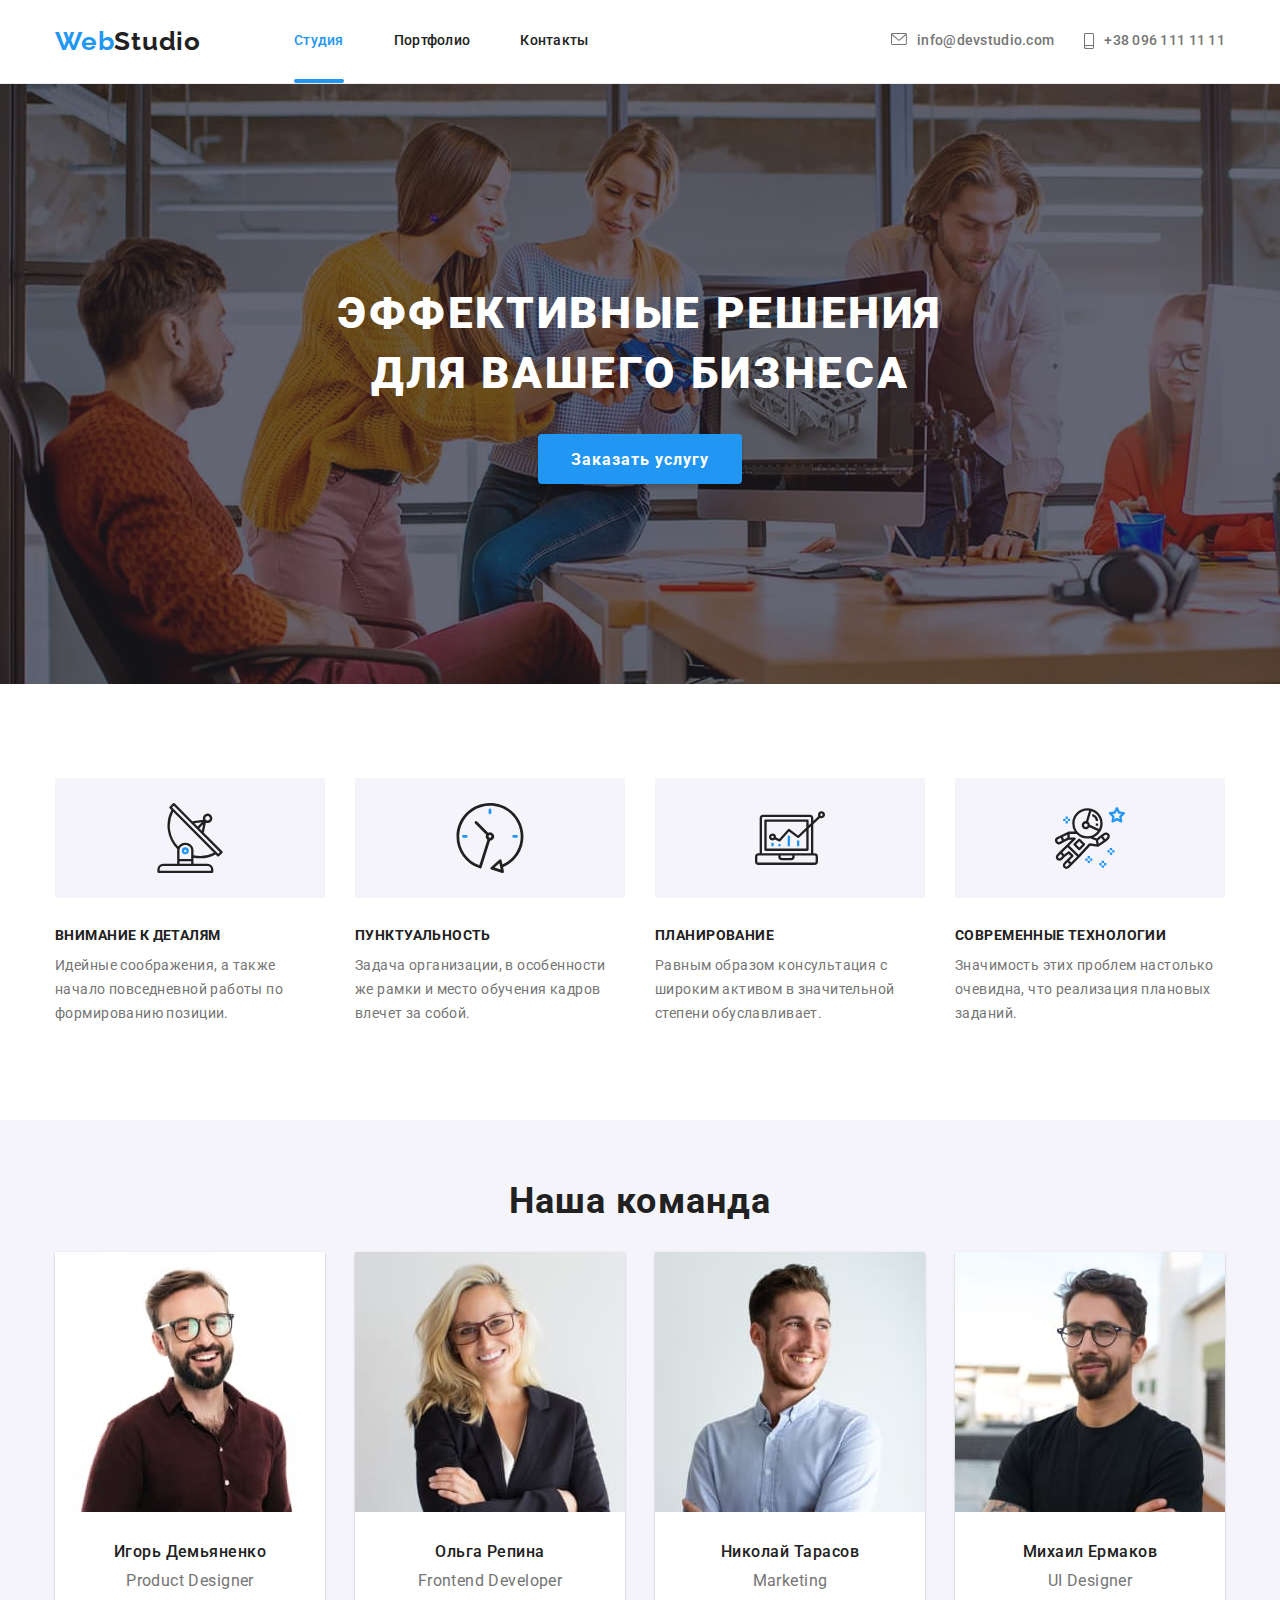
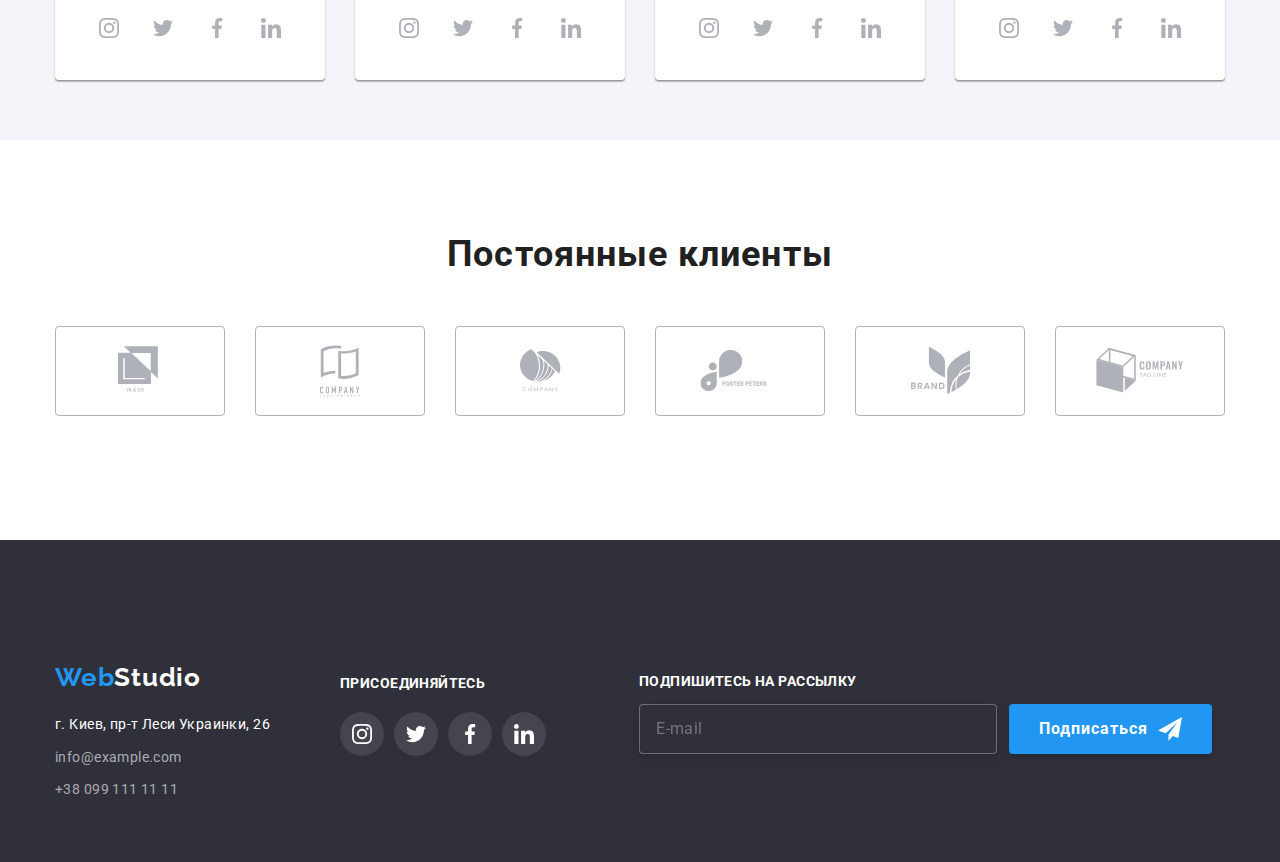
==== index.html @ 7ad87c72 "hw8" ====
<!DOCTYPE html>
<html lang="ru">
    <head>
        <meta charset="UTF-8">
        <meta name="viewport" content="width=device-width, initial-scale=1.0" />
        <title>Document</title>
        <link rel="preconnect" href="https://fonts.gstatic.com">
        <link
            href="https://fonts.googleapis.com/css2?family=Raleway:wght@700&family=Roboto:wght@400;500;700;900&display=swap"
            rel="stylesheet">
        <link rel="stylesheet"
            href="https://cdnjs.cloudflare.com/ajax/libs/modern-normalize/1.0.0/modern-normalize.min.css">
        <link rel="stylesheet" href="./css/main.min.css">

    </head>
    
    <body class="page">
        <!--Шапка   сайта-->
        <header class="page-header">
            <div class="container main">
                <nav class="com"> 
                    <a href="./" class="logo">Web<span class="header-logo">Studio</span></a>
                    <ul class="siteNav">
                        <li class="siteNav__item"><a href="./index.html" class="siteNav__link siteNav__link--active">Студия</a> </li>
                        <li class="siteNav__item"><a href="./portfolio.html" class="siteNav__link">Портфолио</a> </li>
                        <li class="siteNav__item"><a href="" class="siteNav__link">Контакты</a> </li>
                    </ul>
                </nav>
                <address class="address">
                    <ul class="authNav">
                        <li class="authNav__item">
                            <a href="mailto:info@devstudio.com" class="authNav__dispatch">
                                <svg class="authNav__icon" width="16" height="12">
                                    <use href=".//image/sprite.svg#icon-envelope"></use>
                                </svg>
                                info@devstudio.com
                            </a>
                        </li>
                        <li class="authNav__item">
                            <a href="tel:+380961111111" class="authNav__dispatch">
                                <svg class="authNav__icon" width="10" height="16">
                                    <use href=".//image/sprite.svg#icon-smartphone"></use>
                                </svg>
                                +38 096 111 11 11
                            </a>
                        </li>
                    </ul>
                </address>
            </div>
        </header>
        <main>
            <!-- Герой -->
            <section class="hero">
                <h1 class="hero-title">Эффективные решения <br> для вашего бизнеса</h1>
                <button class="button button--hero" data-modal-open> Заказать услугу </button>
                <div class="backdrop hidden" data-modal>
                    <div class="modal">
                        <button class="modal__button" data-modal-close>
                            <svg  width="18" height="18">
                                <use href=".//image/sprite.svg#Vectors"></use>
                            </svg>
                        </button>
                        <form class="modal__form" autocomplete="off">
                            <h2 class="modal__details">Оставьте свои данные, мы вам перезвоним</h2>
                            <label class="modal__labels">
                                <span class="modal__span">Имя</span>
                                <input class="modal__input" type="text" name="name" placeholder=" " />
                                <svg class="modal__icon" width="18" height="18">
                                    <use href=".//image/sprite.svg#person-black-18dp-1"></use>
                                </svg>
                            </label>                
                            <label class="modal__labels">
                                <span class="modal__span">Телефон</span>
                                <input class="modal__input" type="tel" name="tel" placeholder=" " />
                                <svg class="modal__icon" width="18" height="18">
                                    <use href=".//image/sprite.svg#phone-black-18dp-1"></use>
                                </svg>
                            </label>                          
                            <label class="modal__labels">
                                <span class="modal__span">Почта</span>
                                <input class="modal__input" type="email" name="email" placeholder=" " />
                                <svg class="modal__icon" width="18" height="18">
                                    <use href=".//image/sprite.svg#email-black-18dp-1"></use>
                                </svg>
                            </label>                                                     
                            <label  class="modal__labels">
                                <span class="modal__span">Комментарий</span>
                                <textarea class="modal__comment" name="comment"  cols="30" rows="10"  placeholder="Введите текст"></textarea>
                            </label>                            
                            <div class="checkbox">
                                <label class="checkbox__label">
                                    <input class="checkbox__input" type="checkbox" name="checkbox"> 
                                    <span class="checkbox__svg"></span>                                   
                                    <span class="checkbox__consent">Соглашаюсь с рассылкой и принимаю
                                        <a class="checkbox__contract" href="">Условия договора</a>
                                    </span>
                                </label>   
                            </div>                   
                            
                        </form>
                        <button class="button button--form">Отправить</button>
                    </div>
                </div>
            </section>
            <section class="section">
                <!-- <h2></h2> -->
                <div class="container">
                    <ul class="features">
                        <li class="features__kind">
                            <div class="features__icon">
                                <svg  width="70" height="70">
                                    <use href="./image/sprite.svg#icon-antenna-1"></use>
                                </svg>
                            </div>
                            <h3 class="features__title">Внимание к деталям</h3>
                            <p class="features__text">Идейные соображения, а также начало повседневной работы по формированию
                                позиции.
                            </p>
                        </li>
                        <li class="features__kind ">
                            <div class="features__icon">
                                <svg width="70" height="70">
                                    <use href="./image/sprite.svg#icon-clock-1"></use>
                                </svg>
                            </div>
                            <h3 class="features__title">Пунктуальность</h3>
                            <p class="features__text">Задача организации, в особенности же рамки и место обучения кадров
                                влечет за
                                собой.</p>
                        </li>
                        <li class="features__kind">
                            <div class="features__icon">
                                <svg width="70" height="70">
                                    <use href="./image/sprite.svg#icon-diagram-1"></use>
                                </svg>
                            </div>
                            <h3 class="features__title">Планирование</h3>
                            <p class="features__text">Равным образом консультация с широким активом в значительной степени
                                обуславливает.</p>
                        </li>
                        <li class="features__kind">
                            <div class="features__icon">
                                <svg width="70" height="70">
                                    <use href="./image/sprite.svg#icon-astronaut-1"></use>
                                </svg>
                            </div>
                            <h3 class="features__title">Современные технологии</h3>
                            <p class="features__text">Значимость этих проблем настолько очевидна, что реализация плановых
                                заданий.</p>
                        </li>
                    </ul>
                </div>
            </section>
            <section class="work">
                <div class="container">
                    <h2 class="work-title">Чем мы занимаемся</h2>
                    <ul class="kinds">
                        <li class="kinds__foto">
                            <img  src="./image/box_1.jpg" alt="img" width="370" height="294">
                            <p class="kinds__text">Десктопные приложения</p>
                        </li>
                        <li class="kinds__foto">
                            <img src="./image/box_2.jpg" alt="img" width="370" height="294">
                            <p class="kinds__text">Мобильные приложения</p>
                        </li>
                        <li class="kinds__foto">
                            <img  src="./image/box_3.jpg" alt="img" width="370" height="294">
                            <p class="kinds__text">Дизайнерские решения</p>
                        </li>
                    </ul>
                </div>
            </section>
            <section class="team">
                <div class="container">
                    <h2 class="team__name">Наша команда</h2>
                    <ul class="team__link">
                        <li class="team__card">
                            <img class="team__foto" src="./image/team_card_1.jpg" alt="img" width="270" height="260">
                            <div class="team__padding">
                                <h3 class="team__title">Игорь Демьяненко</h3>
                                <p class="team__text">Product Designer</p>
                                <ul class="network">
                                    <li class="network__margin">
                                        <a href="" class="network__icon">
                                            <svg class="network__svg" width="20" height="20">
                                                <use href=".//image/sprite.svg#icon-instagram-2"></use>
                                            </svg>
                                        </a>
                                    </li>
                                    <li class="network__margin">
                                        <a href="" class="network__icon">
                                            <svg class="network__svg" width="20" height="20">
                                                <use href="./image/sprite.svg#icon-twitter"></use>
                                            </svg>
                                        </a>
                                    </li>
                                    <li class="network__margin">
                                        <a href="" class="network__icon">
                                            <svg class="network__svg" width="20" height="20">
                                                <use href="./image/sprite.svg#icon-facebook-1"></use>
                                            </svg>
                                        </a>
                                    </li>
                                    <li class="network__margin">
                                        <a href="" class="network__icon">
                                            <svg class="network__svg" width="20" height="20">
                                                <use href="./image/sprite.svg#icon-linkedin-1"></use>
                                            </svg>
                                        </a>
                                    </li>
                                </ul>
                            </div>
                        </li>
                        <li class="team__card">
                            <img class="team__foto" src="./image/team_card_2.jpg" alt="img" width="270" height="260">
                            <div class="team__padding">
                                <h3 class="team__title">Ольга Репина</h3>
                                <p class="team__text">Frontend Developer</p>
                                <ul class="network">
                                    <li class="network__margin">
                                        <a href="" class="network__icon">
                                            <svg class="network__svg" width="20" height="20">
                                                <use href=".//image/sprite.svg#icon-instagram-2"></use>
                                            </svg>
                                        </a>
                                    </li>
                                    <li class="network__margin">
                                        <a href="" class="network__icon">
                                            <svg class="network__svg" width="20" height="20">
                                                <use href="./image/sprite.svg#icon-twitter"></use>
                                            </svg>
                                        </a>
                                    </li>
                                    <li class="network__margin">
                                        <a href="" class="network__icon">
                                            <svg class="network__svg" width="20" height="20">
                                                <use href="./image/sprite.svg#icon-facebook-1"></use>
                                            </svg>
                                        </a>
                                    </li>
                                    <li class="network__margin">
                                        <a href="" class="network__icon">
                                            <svg class="network__svg" width="20" height="20">
                                                <use href="./image/sprite.svg#icon-linkedin-1"></use>
                                            </svg>
                                        </a>
                                    </li>
                                </ul>
                            </div>
                        </li>
                        <li class="team__card">
                            <img class="team__foto" src="./image/team_card_3.jpg" alt="img" width="270" height="260">
                            <div class="team__padding">
                                <h3 class="team__title">Николай Тарасов</h3>
                                <p class="team__text">Marketing</p>
                                <ul class="network">
                                    <li class="network__margin">
                                        <a href="" class="network__icon">
                                            <svg class="network__svg" width="20" height="20">
                                                <use href=".//image/sprite.svg#icon-instagram-2"></use>
                                            </svg>
                                        </a>
                                    </li>
                                    <li class="network__margin">
                                        <a href="" class="network__icon">
                                            <svg class="network__svg" width="20" height="20">
                                                <use href="./image/sprite.svg#icon-twitter"></use>
                                            </svg>
                                        </a>
                                    </li>
                                    <li class="network__margin">
                                        <a href="" class="network__icon">
                                            <svg class="network__svg" width="20" height="20">
                                                <use href="./image/sprite.svg#icon-facebook-1"></use>
                                            </svg>
                                        </a>
                                    </li>
                                    <li class="network__margin">
                                        <a href="" class="network__icon">
                                            <svg class="network__svg" width="20" height="20">
                                                <use href="./image/sprite.svg#icon-linkedin-1"></use>
                                            </svg>
                                        </a>
                                    </li>
                                </ul>
                            </div>
                        </li>
                        <li class="team__card">
                            <img class="team__foto" src="./image/team_card_4.jpg" alt="img" width="270" height="260">
                            <div class="team__padding">
                                <h3 class="team__title">Михаил Ермаков</h3>
                                <p class="team__text">UI Designer</p>
                                <ul class="network">
                                    <li class="network__margin">
                                        <a href="" class="network__icon">
                                            <svg class="network__svg" width="20" height="20">
                                                <use href=".//image/sprite.svg#icon-instagram-2"></use>
                                            </svg>
                                        </a>
                                    </li>
                                    <li class="network__margin">
                                        <a href="" class="network__icon">
                                            <svg class="network__svg" width="20" height="20">
                                                <use href="./image/sprite.svg#icon-twitter"></use>
                                            </svg>
                                        </a>
                                    </li>
                                    <li class="network__margin">
                                        <a href="" class="network__icon">
                                            <svg class="network__svg" width="20" height="20">
                                                <use href="./image/sprite.svg#icon-facebook-1"></use>
                                            </svg>
                                        </a>
                                    </li>
                                    <li class="network__margin">
                                        <a href="" class="network__icon">
                                            <svg class="network__svg" width="20" height="20">
                                                <use href="./image/sprite.svg#icon-linkedin-1"></use>
                                            </svg>
                                        </a>
                                    </li>
                                </ul>
                            </div>
                        </li>
                    </ul>
                </div>
            </section>
            <section class="work-kliyenty">
                <div class="container">
                    <h2 class="kliyenty__title">Постоянные клиенты</h2>
                    <ul class="kliyenty__scroll">
                        <li class="kliyenty__list">
                            <a href="" class="kliyenty__picture">
                                <svg class="kliyenty__svg" width="44" height="49">
                                    <use href="./image/sprite.svg#icon-Client-1"></use>
                                </svg>
                            </a>
                        </li>
                        <li class="kliyenty__list">
                            <a href="" class="kliyenty__picture">
                                <svg class="kliyenty__svg" width="40" height="52">
                                    <use href="./image/sprite.svg#icon-Client-2"></use>
                                </svg>
                            </a>
                        </li>
                        <li class="kliyenty__list">
                            <a href="" class="kliyenty__picture">
                                <svg class="kliyenty__svg" width="41" height="43">
                                    <use href="./image/sprite.svg#icon-Client-3"></use>
                                </svg>
                            </a>
                        </li>
                        <li class="kliyenty__list">
                            <a href="" class="kliyenty__picture">
                                <svg class="kliyenty__svg" width="80" height="42">
                                    <use href="./image/sprite.svg#icon-Client-4"></use>
                                </svg>
                            </a>
                        </li>
                        <li class="kliyenty__list">
                            <a href="" class="kliyenty__picture">
                                <svg class="kliyenty__svg" width="59" height="47">
                                    <use href="./image/sprite.svg#icon-Client-5"></use>
                                </svg>
                            </a>
                        </li>
                        <li class="kliyenty__list">
                            <a href="" class="kliyenty__picture">
                                <svg class="kliyenty__svg" width="88" height="45">
                                    <use href="./image/sprite.svg#icon-Client-6"></use>
                                </svg>
                            </a>
                        </li>
                    </ul>
                </div>
            </section>
        </main>
        <footer class="navi">
            <!-- <h2>WebStudio</h2> -->
            <div class="container foot">
                <div class="footer-logo">
                    <div>
                        <a href="./" class="logo pad">Web<span class="logo-footer">Studio</span></a>
                        <address>
                            <ul class="cell">
                                <li class="cell__direction"><a href="#" class="cell__address">г. Киев, пр-т Леси Украинки, 26</a></li>
                                <li class="cell__dispatch"><a href="mailto:info@example.com" class="cell__group">info@example.com</a>
                                </li>
                                <li class="cell__dispatch"><a href="tel:+380991111111" class="cell__group">+38 099 111 11 11</a></li>
                            </ul>
                        </address>
                    </div>
                    <div class="social">
                        <p class="social-text">присоединяйтесь</p>
                        <ul class="network footer">
                            <li class="network__margin">
                                <a href="" class="network__icon back">
                                    <svg class="network__svg" width="20" height="20">
                                        <use href=".//image/sprite.svg#icon-instagram-2"></use>
                                    </svg>
                                </a>
                            </li>
                            <li class="network__margin">
                                <a href="" class="network__icon back">
                                    <svg class="network__svg" width="20" height="20">
                                        <use href="./image/sprite.svg#icon-twitter"></use>
                                    </svg>
                                </a>
                            </li>
                            <li class="network__margin">
                                <a href="" class="network__icon back">
                                    <svg class="network__svg" width="20" height="20">
                                        <use href="./image/sprite.svg#icon-facebook-1"></use>
                                    </svg>
                                </a>
                            </li>
                            <li class="network__margin">
                                <a href="" class="network__icon back">
                                    <svg class="network__svg" width="20" height="20">
                                        <use href="./image/sprite.svg#icon-linkedin-1"></use>
                                    </svg>
                                </a>
                            </li>
                        </ul>
                    </div>
                </div>
                <div class="subscription">
                    <p class="subscription__text">Подпишитесь на рассылку</p>
                    <div>
                        <form class="subscription__form" autocomplete="off">
                            <input class="subscription__mail" type="email" name="email" placeholder="E-mail" />
                            <button class="button button--subscription">Подписаться
                                <svg class="subscription__svg" width="24" height="24">
                                    <use href="./image/sprite.svg#icon-send"></use>
                                </svg>
                            </button>
                        </form>
                    </div>
                </div>
            </div>
        </footer>
    
       <!-- JS       -->
        <script src="./js/modal.js"></script>
    </body>
</html>
---- css/main.min.css ----
ul{padding:0;margin:0;list-style:none}a{text-decoration:none}img{display:block}section{padding-top:60px;font-weight:400;font-size:14px;line-height:1.71;letter-spacing:0.03em}@media screen and (min-width: 768px){section{padding:60px 0}}@media screen and (min-width: 1200px){section{padding:94px 0}}button{cursor:pointer}.page{color:#757575;background-color:#fff;font-family:Roboto,sans-serif}.container{margin-left:auto;margin-right:auto;padding-left:15px;padding-right:15px}@media screen and (min-width: 480px){.container{width:480px}}@media screen and (min-width: 768px){.container{width:768px}}@media screen and (min-width: 1200px){.container{width:1200px}}.logo{display:block;padding:16px 0;color:#2196f3;font-family:Raleway,sans-serif;font-weight:700;font-size:26px;line-height:1.19;letter-spacing:0.03em}@media screen and (min-width: 767px){.logo{padding:26px 0}}@media screen and (min-width: 768px){.main{display:-webkit-box;display:-ms-flexbox;display:flex;-webkit-box-align:center;-ms-flex-align:center;align-items:center}}@media screen and (min-width: 768px){.com{display:-webkit-box;display:-ms-flexbox;display:flex;-webkit-box-align:center;-ms-flex-align:center;align-items:center}}.page-header{border-bottom:1px solid #ececec}.header-logo{color:#212121}.siteNav{display:none}@media screen and (min-width: 768px){.siteNav{display:-webkit-box;display:-ms-flexbox;display:flex;margin-left:88px;-webkit-box-align:center;-ms-flex-align:center;align-items:center}}@media screen and (min-width: 1200px){.siteNav{margin-left:93px}}.siteNav__item{position:relative}.siteNav__item:not(:last-child){margin-right:50px}.siteNav__link{color:#212121;font-weight:500;font-size:14px;line-height:1.14;letter-spacing:0.02em;-webkit-transition:color 250ms cubic-bezier(0.4, 0, 0.2, 1);transition:color 250ms cubic-bezier(0.4, 0, 0.2, 1)}.siteNav__link:focus,.siteNav__link:hover{color:#2196f3}@media screen and (min-width: 768px){.siteNav__link{display:block}}.siteNav__link--active{color:#2196f3}.siteNav__link--active::after{content:"";display:-webkit-box;display:-ms-flexbox;display:flex;position:absolute;width:100%;height:4px;top:46px;border-radius:2px;background-color:#2196f3}.address{margin-left:auto}.authNav{display:none}@media screen and (min-width: 768px){.authNav{display:block}}@media screen and (min-width: 1200px){.authNav{display:-webkit-inline-box;display:-ms-inline-flexbox;display:inline-flex}}@media screen and (min-width: 1200px){.authNav__item:not(:last-child){margin-right:30px}}.authNav__dispatch{padding:32px 0;font-style:normal;color:#757575;font-weight:500;font-size:14px;line-height:1.14;letter-spacing:0.02em;-webkit-transition:color 250ms cubic-bezier(0.4, 0, 0.2, 1);transition:color 250ms cubic-bezier(0.4, 0, 0.2, 1)}.authNav__dispatch:focus,.authNav__dispatch:hover{color:#2196f3}@media screen and (min-width: 1200px){.authNav__dispatch{display:-webkit-inline-box;display:-ms-inline-flexbox;display:inline-flex}}.authNav__icon{margin-right:10px;fill:currentColor}.backdrop.hidden{visibility:hidden;opacity:0;pointer-events:none}.backdrop{position:fixed;width:100%;height:100%;background-color:rgba(0,0,0,0.2);opacity:1;visibility:visible;left:50%;top:50%;-webkit-transform:translate(-50%, -50%);transform:translate(-50%, -50%);-webkit-transition:opacity 250ms cubic-bezier(0.4, 0, 0.2, 1),visibility 250ms cubic-bezier(0.4, 0, 0.2, 1);transition:opacity 250ms cubic-bezier(0.4, 0, 0.2, 1),visibility 250ms cubic-bezier(0.4, 0, 0.2, 1)}.modal{position:absolute;max-width:528px;height:581px;width:100%;left:50%;top:50%;-webkit-transform:translate(-50%, -50%);transform:translate(-50%, -50%);border-radius:4px;-webkit-transition:250ms cubic-bezier(0.4, 0, 0.2, 1);transition:250ms cubic-bezier(0.4, 0, 0.2, 1);-webkit-box-shadow:0px 1px 3px rgba(0,0,0,0.12),0px 1px 1px rgba(0,0,0,0.14),0px 2px 1px rgba(0,0,0,0.2);box-shadow:0px 1px 3px rgba(0,0,0,0.12),0px 1px 1px rgba(0,0,0,0.14),0px 2px 1px rgba(0,0,0,0.2);background:#fff}.modal__form{display:-webkit-box;display:-ms-flexbox;display:flex;-webkit-box-orient:vertical;-webkit-box-direction:normal;-ms-flex-flow:column;flex-flow:column;margin:0 40px}.modal__details{margin:40px 0 12px;font-weight:700;font-size:20px;line-height:1.15;text-align:center;letter-spacing:0.03em;color:#212121}.modal__button{width:30px;height:30px;margin:8px 8px 0 0;background-color:#fff;border-radius:50%;border:1px solid rgba(0,0,0,0.1);position:absolute;top:8px;right:8px;-webkit-transition:fill 250ms cubic-bezier(0.4, 0, 0.2, 1);transition:fill 250ms cubic-bezier(0.4, 0, 0.2, 1)}.modal__button:hover,.modal__button:focus{fill:#2196f3}.modal__labels{display:block;position:relative;margin-bottom:12px;-webkit-transition:fill 250ms cubic-bezier(0.4, 0, 0.2, 1);transition:fill 250ms cubic-bezier(0.4, 0, 0.2, 1)}.modal__labels:focus-within .modal__icon{fill:#2196f3}.modal__input{width:100%;padding:12px 0 12px 42px;border:1px solid rgba(33,33,33,0.2);-webkit-box-sizing:border-box;box-sizing:border-box;border-radius:4px;-webkit-transition:border 250ms cubic-bezier(0.4, 0, 0.2, 1);transition:border 250ms cubic-bezier(0.4, 0, 0.2, 1);outline:none}.modal__input:focus{border:1px solid #2196f3}.modal__icon{position:absolute;top:50%;left:11px}.modal__span{display:-webkit-box;display:-ms-flexbox;display:flex;font-weight:400;padding-bottom:4px;font-size:12px;line-height:1.17;letter-spacing:0.01em;color:#757575}.checkbox__label{display:-webkit-inline-box;display:-ms-inline-flexbox;display:inline-flex;-webkit-box-align:center;-ms-flex-align:center;align-items:center}.checkbox__input{-webkit-appearance:none;position:absolute;width:1px;height:1px;margin:-1px;border:0;padding:0;clip:rect(0 0 0 0);overflow:hidden}.checkbox__svg::before{content:"";display:inline-block;margin-right:7px;height:15px;width:16px;border:2px solid #212121;border-radius:2px;-webkit-transition:-webkit-transform 250ms linear;transition:-webkit-transform 250ms linear;transition:transform 250ms linear;transition:transform 250ms linear, -webkit-transform 250ms linear}.checkbox__input:checked+.checkbox__svg::before{background-color:#2196f3;background-image:url("../image/icon.svg");border-color:#2196f3;background-origin:border-box;background-size:contain;background-position:center;background-repeat:no-repeat;border:1px solid transparent}.checkbox__contract{font-weight:400;font-size:14px;line-height:1.71;letter-spacing:0.03em;-webkit-text-decoration-line:underline;text-decoration-line:underline;color:#2196f3}.checkbox__consent{font-weight:400;font-size:14px;line-height:1.71;letter-spacing:0.03em;color:#757575}.modal__comment{outline:none;-webkit-transition:border 250ms cubic-bezier(0.4, 0, 0.2, 1);transition:border 250ms cubic-bezier(0.4, 0, 0.2, 1);resize:none;padding:12px 16px;width:448px;height:120px;left:576px;top:518px;border:1px solid rgba(33,33,33,0.2);-webkit-box-sizing:border-box;box-sizing:border-box;border-radius:4px;font-weight:400;font-size:12px;line-height:14px;letter-spacing:0.01em;color:rgba(117,117,117,0.5)}.modal__comment:focus{border:1px solid #2196f3}.button{display:inline-block;border-radius:4px;min-width:200px;height:50px;border:1px solid transparent;color:#fff;background:#2196f3;-webkit-box-shadow:0px 4px 4px rgba(0,0,0,0.15);box-shadow:0px 4px 4px rgba(0,0,0,0.15);font-weight:700;font-size:16px;line-height:1.87;-webkit-box-align:center;-ms-flex-align:center;align-items:center;text-align:center;letter-spacing:0.06em}.button--hero{padding:10px 32px}.button--form{padding:10px 56px;margin:30px 163px 40px 165px}.button--subscription{display:-webkit-inline-box;display:-ms-inline-flexbox;display:inline-flex;padding:10px 29px}@media screen and (min-width: 1200px){.button--subscription{margin-left:12px}}.hero{max-width:1600px;height:600px;margin-left:auto;margin-right:auto;padding:200px 0;text-align:center;background-color:#2f303a;background-image:-webkit-gradient(linear, left top, right top, from(rgba(47,48,58,0.4)), to(rgba(47,48,58,0.4))),url("../image/heroy.jpg");background-image:linear-gradient(to right, rgba(47,48,58,0.4), rgba(47,48,58,0.4)),url("../image/heroy.jpg")}.hero-title{margin:0 0 30px;color:#fff;font-weight:900;font-size:26px;line-height:1.62;letter-spacing:0.06em;text-transform:uppercase}@media screen and (min-width: 1200px){.hero-title{font-size:44px;line-height:1.36}}@media screen and (min-width: 768px){.features{display:-webkit-box;display:-ms-flexbox;display:flex;-ms-flex-wrap:wrap;flex-wrap:wrap;margin:-15px}}@media screen and (min-width: 768px){.kinds{display:-webkit-box;display:-ms-flexbox;display:flex;-ms-flex-wrap:wrap;flex-wrap:wrap}}.features__kind{margin-bottom:30px}@media screen and (min-width: 768px){.features__kind{width:calc((100% - 15px *4) / 2);margin:15px}}@media screen and (min-width: 1200px){.features__kind{margin:15px;width:calc((100% - 15px*8) / 4)}}.features__icon{text-align:center;padding:25px 190px;margin-bottom:30px;height:120px;background-color:#f5f4fa;background-repeat:no-repeat;background-position:center}@media screen and (min-width: 768px){.features__icon{padding:25px 100px}}@media screen and (min-width: 1200px){.features__icon{padding:25px 100px;width:270px}}.features__title{margin-top:0;margin-bottom:10px;color:#212121;background-color:#fff;font-weight:700;font-size:14px;line-height:1.14;letter-spacing:0.03em;text-transform:uppercase;text-align:center}@media screen and (min-width: 768px){.features__title{text-align:start}}.features__text{margin-top:0;margin-bottom:0}.work{display:none}@media screen and (min-width: 768px){.work{padding:0 0 94px}}.work-title{margin-top:0;margin-bottom:50px;color:#212121;font-weight:700;font-size:36px;line-height:1.17;text-align:center;letter-spacing:0.03em}.kinds__foto{position:relative;width:calc((100% - 60px) / 3);margin-right:30px}.kinds__text{position:absolute;margin:0;width:100%;bottom:0;left:0;padding:27px 15px;font-weight:700;font-size:14px;line-height:1.14;text-align:center;letter-spacing:0.03em;text-transform:uppercase;color:#fff;background-color:rgba(47,48,58,0.8)}.team{padding:60px 0;color:#757575;background:#f5f4fa}.team h2,h3{color:#212121;font-weight:700;font-size:28px;line-height:1.17;letter-spacing:0.03em}@media screen and (min-width: 1200px){.team h2,h3{font-size:36px}}.team__name{margin-top:0;margin-bottom:30px;text-align:center}.team__link{display:-webkit-box;display:-ms-flexbox;display:flex;-ms-flex-wrap:wrap;flex-wrap:wrap;margin:-15px}.team__card{margin:auto;text-align:center;-webkit-box-shadow:0px 1px 3px rgba(0,0,0,0.12),0px 1px 1px rgba(0,0,0,0.14),0px 2px 1px rgba(0,0,0,0.2);box-shadow:0px 1px 3px rgba(0,0,0,0.12),0px 1px 1px rgba(0,0,0,0.14),0px 2px 1px rgba(0,0,0,0.2);border-radius:0px 0px 4px 4px;background:#fff}@media screen and (min-width: 768px){.team__card{margin:15px;width:calc((100% - 15px *4) / 2)}}@media screen and (min-width: 1200px){.team__card{width:calc((100% - 15px *8) / 4)}}@media screen and (max-width: 480px){.team__card:not(:last-child){margin-bottom:30px}}.team__foto{padding:0;margin:0;margin:auto}.team__padding{padding:30px 122px 24px 122px}@media screen and (min-width: 768px){.team__padding{padding:30px 74px 24px 74px}}@media screen and (min-width: 1200px){.team__padding{padding:30px 32px}}.team__title{margin:0;margin-bottom:10px;font-weight:500;font-size:16px;line-height:1.19;letter-spacing:0.03em}.team__text{margin:0;margin-bottom:16px;font-size:16px;line-height:1.19;text-align:center}.network{display:-webkit-box;display:-ms-flexbox;display:flex;width:206px}.footer{margin:auto}.network__margin:not(:last-child){margin-right:10px}.network__svg{fill:currentColor}.network__icon{display:-webkit-box;display:-ms-flexbox;display:flex;-webkit-box-align:center;-ms-flex-align:center;align-items:center;-webkit-box-pack:center;-ms-flex-pack:center;justify-content:center;border:none;border-radius:50%;color:#afb1b8;width:44px;height:44px;-webkit-transition:color 250ms cubic-bezier(0.4, 0, 0.2, 1),background-color 250ms cubic-bezier(0.4, 0, 0.2, 1);transition:color 250ms cubic-bezier(0.4, 0, 0.2, 1),background-color 250ms cubic-bezier(0.4, 0, 0.2, 1)}.network__icon:hover{background-color:#2196f3;color:#fff}.back{color:#fff;background:rgba(255,255,255,0.1)}.kliyenty__title{margin-top:0;margin-bottom:30px;color:#212121;text-align:center;font-weight:700;font-size:28px;line-height:1.17;letter-spacing:0.03em}@media screen and (min-width: 1200px){.kliyenty__title{margin-bottom:50px;font-size:36px;line-height:1.16}}.kliyenty__picture{display:-webkit-inline-box;display:-ms-inline-flexbox;display:inline-flex;padding:0;width:210px;height:90px;border-radius:4px;border:1px solid #afb1b8;fill:#afb1b8;-webkit-transition:border 250ms cubic-bezier(0.4, 0, 0.2, 1),fill 250ms cubic-bezier(0.4, 0, 0.2, 1);transition:border 250ms cubic-bezier(0.4, 0, 0.2, 1),fill 250ms cubic-bezier(0.4, 0, 0.2, 1)}.kliyenty__picture:hover{border:1px solid #2196f3;fill:#2196f3}@media screen and (min-width: 768px){.kliyenty__picture{width:226px}}@media screen and (min-width: 1200px){.kliyenty__picture{width:170px}}.kliyenty__list{margin-bottom:30px}@media screen and (min-width: 1200px){.kliyenty__list:not(:last-child){margin-right:30px}}.kliyenty__scroll{display:-webkit-box;display:-ms-flexbox;display:flex;-ms-flex-wrap:wrap;flex-wrap:wrap;text-align:center;-webkit-box-pack:justify;-ms-flex-pack:justify;justify-content:space-between}.kliyenty__svg{margin:auto}.navi{padding:60px 0;background:#2f303a}@media screen and (max-width: 1199px){.foot{text-align:center}}@media screen and (min-width: 1200px){.foot{display:-webkit-box;display:-ms-flexbox;display:flex;-webkit-box-align:baseline;-ms-flex-align:baseline;align-items:baseline}}.logo-footer{color:#fff;padding:0}.cell{font-weight:400;font-size:14px;line-height:1.71;letter-spacing:0.03em}@media screen and (min-width: 1200px){.cell{text-align:left}}.cell__group{font-style:normal;color:rgba(255,255,255,0.6)}.cell__address{font-style:normal;color:#fff}.cell__direction{margin:20px 0 9px}.cell__dispatch:not(:last-child){margin-bottom:9px}.social{margin:60px 0;color:#fff;font-weight:700;font-size:14px;line-height:1.14;letter-spacing:0.03em;text-transform:uppercase}@media screen and (min-width: 768px){.social{margin:0}}@media screen and (min-width: 1200px){.social{margin-left:70px}}.social-text{margin-bottom:20px}@media screen and (min-width: 768px){.subscription{margin-top:60px}}@media screen and (min-width: 1200px){.subscription{margin-left:93px}}.subscription__text{font-weight:700;font-size:14px;line-height:1.14;letter-spacing:0.03em;text-transform:uppercase;color:#fff}.subscription__form{color:rgba(255,255,255,0.6);background:#2f303a;border-radius:4px}@media screen and (min-width: 1200px){.subscription__form{display:-webkit-inline-box;display:-ms-inline-flexbox;display:inline-flex}}.subscription__mail{resize:none;margin-bottom:20px;padding:15px 0 15px 16px;width:100%;height:50px;font-weight:400;font-size:16px;line-height:1.87;letter-spacing:0.03em;-webkit-box-align:center;-ms-flex-align:center;align-items:center;color:rgba(255,255,255,0.6);background:#2f303a;border:1px solid rgba(255,255,255,0.3);-webkit-filter:drop-shadow(0px 4px 4px rgba(0,0,0,0.15));filter:drop-shadow(0px 4px 4px rgba(0,0,0,0.15));border-radius:4px}@media screen and (min-width: 768px){.subscription__mail{display:-webkit-box;display:-ms-flexbox;display:flex;margin:auto;margin-bottom:20px;width:450px}}@media screen and (min-width: 1200px){.subscription__mail{width:358px}}.subscription__svg{margin-left:10px;fill:#fff}@media screen and (min-width: 480px){.pad{text-align:center;padding:0}}@media screen and (min-width: 1200px){.pad{text-align:left}}@media screen and (min-width: 768px) and (max-width: 1199px){.footer-logo{display:-webkit-box;display:-ms-flexbox;display:flex;-ms-flex-pack:distribute;justify-content:space-around}}@media screen and (min-width: 1200px){.footer-logo{display:-webkit-box;display:-ms-flexbox;display:flex}}
/*# sourceMappingURL=main.min.css.map */
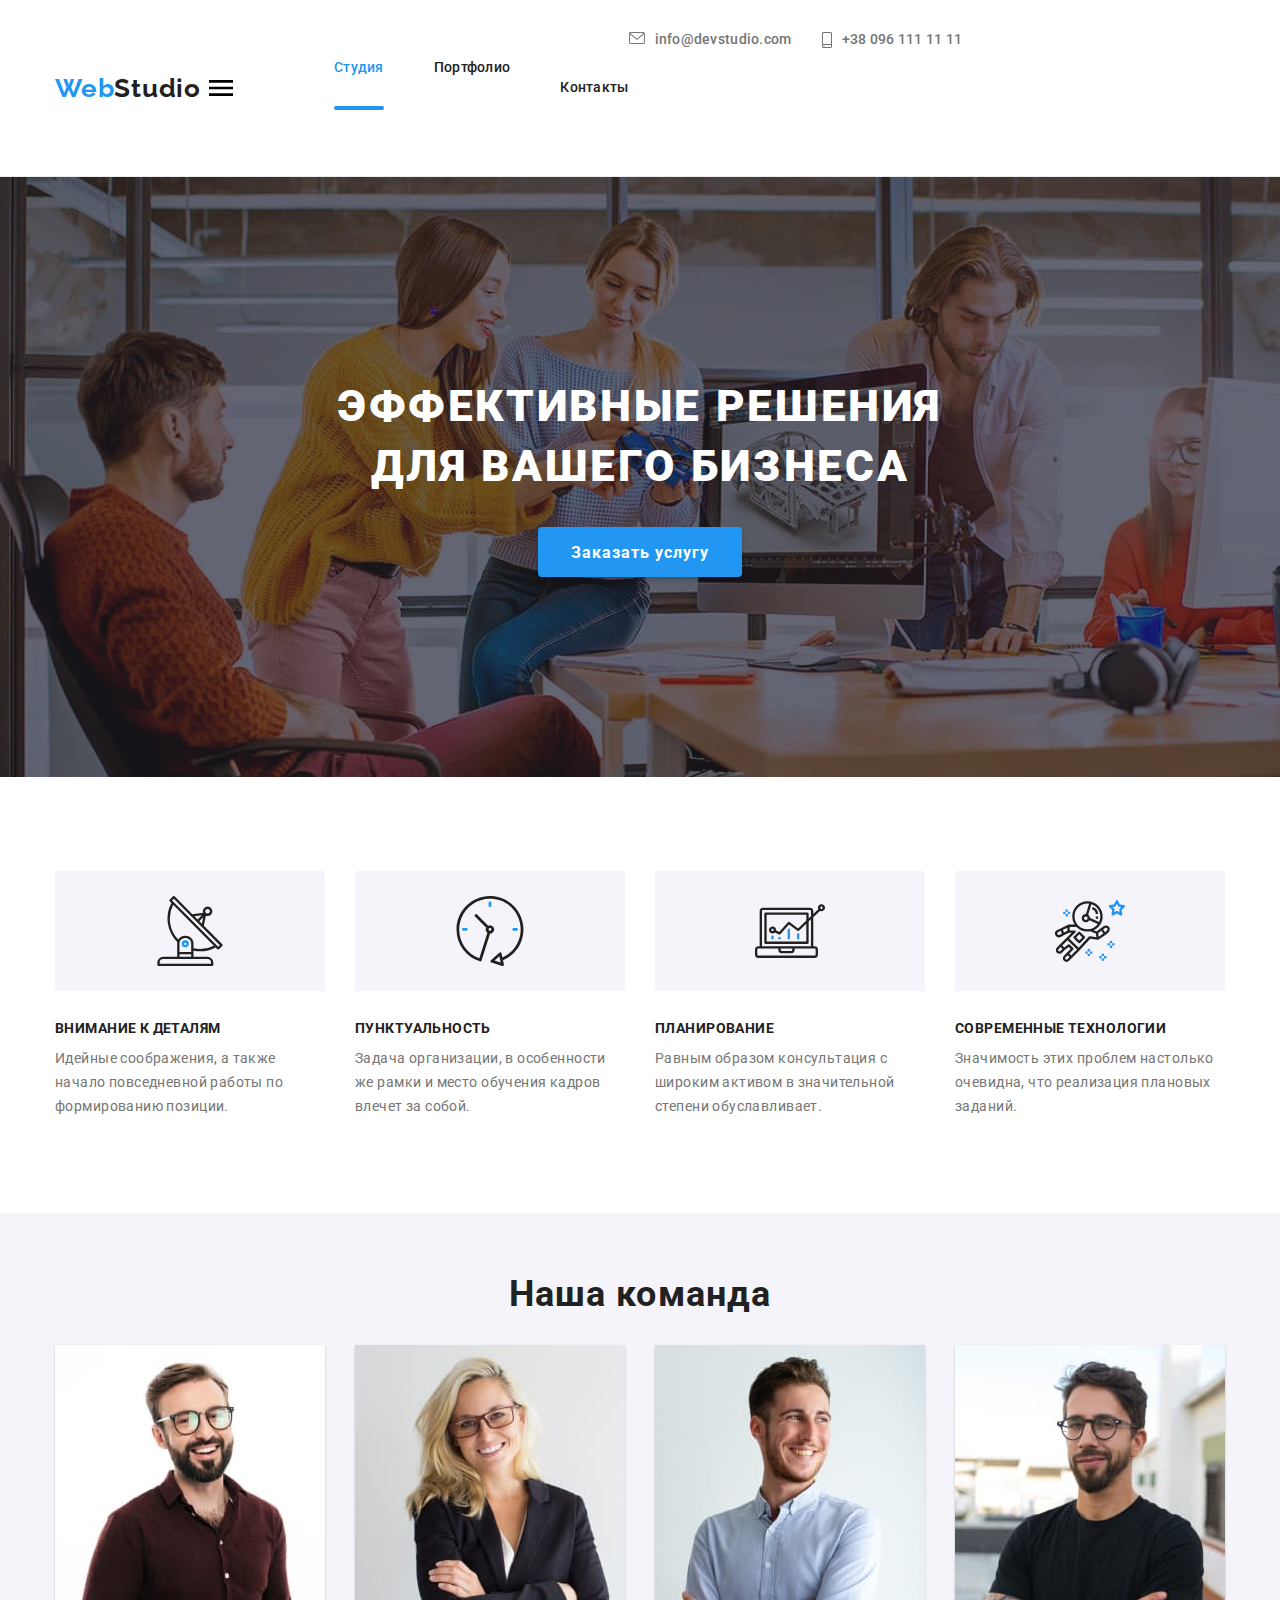
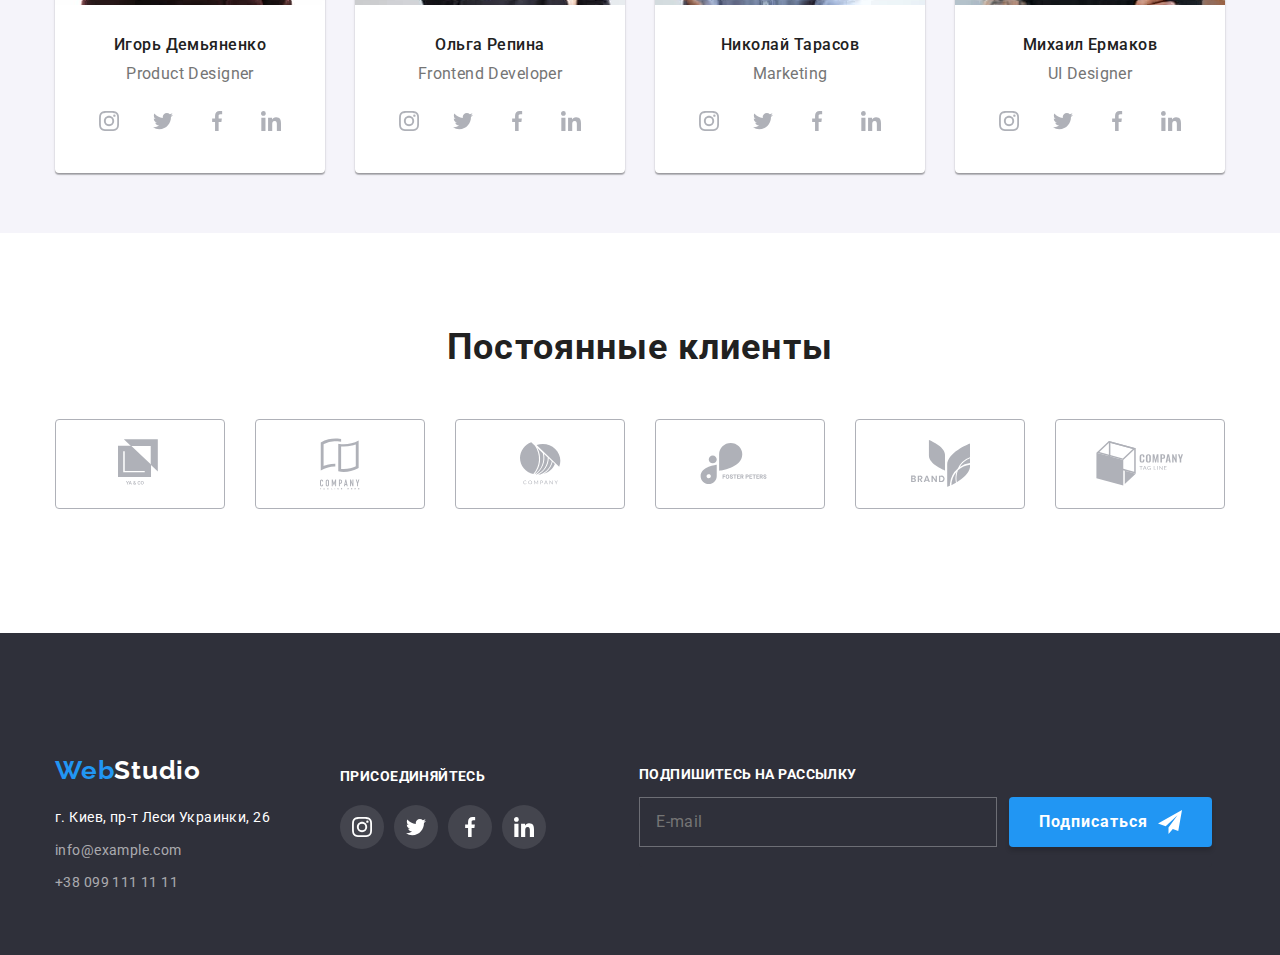
==== commit 769f624c: "hw8" ====
--- a/index.html
+++ b/index.html
@@ -20,32 +20,46 @@
             <div class="container main">
                 <nav class="com"> 
                     <a href="./" class="logo">Web<span class="header-logo">Studio</span></a>
-                    <ul class="siteNav">
-                        <li class="siteNav__item"><a href="./index.html" class="siteNav__link siteNav__link--active">Студия</a> </li>
-                        <li class="siteNav__item"><a href="./portfolio.html" class="siteNav__link">Портфолио</a> </li>
-                        <li class="siteNav__item"><a href="" class="siteNav__link">Контакты</a> </li>
-                    </ul>
+                    <button type="button" class="menu-button is-open" 
+                    aria-controls="menu-conteiner"  data-menu-button >
+                        <svg width="40" height="40" aria-label="Переключатель моб меню">
+                            <use class="icon-menu" href=".//image/sprite.svg#icon-menu_40px"></use>
+                            <use class="icon-close" href=".//image/sprite.svg#icon-close_40px"></use>
+                        </svg>                        
+                                                
+                    </button>
+                    <div class="menu-conteiner" id="menu-conteiner" data-menu>
+                        <ul class="siteNav">
+                            <li class="siteNav__item"><a href="./index.html" class="siteNav__link siteNav__link--active">Студия</a> </li>
+                            <li class="siteNav__item"><a href="./portfolio.html" class="siteNav__link">Портфолио</a> </li>
+                            <li class="siteNav__item"><a href="" class="siteNav__link">Контакты</a> </li>
+                        </ul>
+                        <address class="address">
+                            <ul class="authNav">
+                                <li class="authNav__item">
+                                    <a href="mailto:info@devstudio.com" class="authNav__dispatch">
+                                        <svg class="authNav__icon" width="16" height="12">
+                                            <use href=".//image/sprite.svg#icon-envelope"></use>
+                                        </svg>
+                                        info@devstudio.com
+                                    </a>
+                                </li>
+                                <li class="authNav__item">
+                                    <a href="tel:+380961111111" class="authNav__dispatch">
+                                        <svg class="authNav__icon" width="10" height="16">
+                                            <use href=".//image/sprite.svg#icon-smartphone"></use>
+                                        </svg>
+                                        +38 096 111 11 11
+                                    </a>
+                                </li>
+                            </ul>
+                        </address>                   
+                        
+                    </div>
+        
+                    
                 </nav>
-                <address class="address">
-                    <ul class="authNav">
-                        <li class="authNav__item">
-                            <a href="mailto:info@devstudio.com" class="authNav__dispatch">
-                                <svg class="authNav__icon" width="16" height="12">
-                                    <use href=".//image/sprite.svg#icon-envelope"></use>
-                                </svg>
-                                info@devstudio.com
-                            </a>
-                        </li>
-                        <li class="authNav__item">
-                            <a href="tel:+380961111111" class="authNav__dispatch">
-                                <svg class="authNav__icon" width="10" height="16">
-                                    <use href=".//image/sprite.svg#icon-smartphone"></use>
-                                </svg>
-                                +38 096 111 11 11
-                            </a>
-                        </li>
-                    </ul>
-                </address>
+                
             </div>
         </header>
         <main>
@@ -442,5 +456,6 @@
     
        <!-- JS       -->
         <script src="./js/modal.js"></script>
+        <script src="./js/mobmenu.js"></script>
     </body>
 </html>--- a/css/main.min.css
+++ b/css/main.min.css
@@ -1,2 +1,2 @@
-ul{padding:0;margin:0;list-style:none}a{text-decoration:none}img{display:block}section{padding-top:60px;font-weight:400;font-size:14px;line-height:1.71;letter-spacing:0.03em}@media screen and (min-width: 768px){section{padding:60px 0}}@media screen and (min-width: 1200px){section{padding:94px 0}}button{cursor:pointer}.page{color:#757575;background-color:#fff;font-family:Roboto,sans-serif}.container{margin-left:auto;margin-right:auto;padding-left:15px;padding-right:15px}@media screen and (min-width: 480px){.container{width:480px}}@media screen and (min-width: 768px){.container{width:768px}}@media screen and (min-width: 1200px){.container{width:1200px}}.logo{display:block;padding:16px 0;color:#2196f3;font-family:Raleway,sans-serif;font-weight:700;font-size:26px;line-height:1.19;letter-spacing:0.03em}@media screen and (min-width: 767px){.logo{padding:26px 0}}@media screen and (min-width: 768px){.main{display:-webkit-box;display:-ms-flexbox;display:flex;-webkit-box-align:center;-ms-flex-align:center;align-items:center}}@media screen and (min-width: 768px){.com{display:-webkit-box;display:-ms-flexbox;display:flex;-webkit-box-align:center;-ms-flex-align:center;align-items:center}}.page-header{border-bottom:1px solid #ececec}.header-logo{color:#212121}.siteNav{display:none}@media screen and (min-width: 768px){.siteNav{display:-webkit-box;display:-ms-flexbox;display:flex;margin-left:88px;-webkit-box-align:center;-ms-flex-align:center;align-items:center}}@media screen and (min-width: 1200px){.siteNav{margin-left:93px}}.siteNav__item{position:relative}.siteNav__item:not(:last-child){margin-right:50px}.siteNav__link{color:#212121;font-weight:500;font-size:14px;line-height:1.14;letter-spacing:0.02em;-webkit-transition:color 250ms cubic-bezier(0.4, 0, 0.2, 1);transition:color 250ms cubic-bezier(0.4, 0, 0.2, 1)}.siteNav__link:focus,.siteNav__link:hover{color:#2196f3}@media screen and (min-width: 768px){.siteNav__link{display:block}}.siteNav__link--active{color:#2196f3}.siteNav__link--active::after{content:"";display:-webkit-box;display:-ms-flexbox;display:flex;position:absolute;width:100%;height:4px;top:46px;border-radius:2px;background-color:#2196f3}.address{margin-left:auto}.authNav{display:none}@media screen and (min-width: 768px){.authNav{display:block}}@media screen and (min-width: 1200px){.authNav{display:-webkit-inline-box;display:-ms-inline-flexbox;display:inline-flex}}@media screen and (min-width: 1200px){.authNav__item:not(:last-child){margin-right:30px}}.authNav__dispatch{padding:32px 0;font-style:normal;color:#757575;font-weight:500;font-size:14px;line-height:1.14;letter-spacing:0.02em;-webkit-transition:color 250ms cubic-bezier(0.4, 0, 0.2, 1);transition:color 250ms cubic-bezier(0.4, 0, 0.2, 1)}.authNav__dispatch:focus,.authNav__dispatch:hover{color:#2196f3}@media screen and (min-width: 1200px){.authNav__dispatch{display:-webkit-inline-box;display:-ms-inline-flexbox;display:inline-flex}}.authNav__icon{margin-right:10px;fill:currentColor}.backdrop.hidden{visibility:hidden;opacity:0;pointer-events:none}.backdrop{position:fixed;width:100%;height:100%;background-color:rgba(0,0,0,0.2);opacity:1;visibility:visible;left:50%;top:50%;-webkit-transform:translate(-50%, -50%);transform:translate(-50%, -50%);-webkit-transition:opacity 250ms cubic-bezier(0.4, 0, 0.2, 1),visibility 250ms cubic-bezier(0.4, 0, 0.2, 1);transition:opacity 250ms cubic-bezier(0.4, 0, 0.2, 1),visibility 250ms cubic-bezier(0.4, 0, 0.2, 1)}.modal{position:absolute;max-width:528px;height:581px;width:100%;left:50%;top:50%;-webkit-transform:translate(-50%, -50%);transform:translate(-50%, -50%);border-radius:4px;-webkit-transition:250ms cubic-bezier(0.4, 0, 0.2, 1);transition:250ms cubic-bezier(0.4, 0, 0.2, 1);-webkit-box-shadow:0px 1px 3px rgba(0,0,0,0.12),0px 1px 1px rgba(0,0,0,0.14),0px 2px 1px rgba(0,0,0,0.2);box-shadow:0px 1px 3px rgba(0,0,0,0.12),0px 1px 1px rgba(0,0,0,0.14),0px 2px 1px rgba(0,0,0,0.2);background:#fff}.modal__form{display:-webkit-box;display:-ms-flexbox;display:flex;-webkit-box-orient:vertical;-webkit-box-direction:normal;-ms-flex-flow:column;flex-flow:column;margin:0 40px}.modal__details{margin:40px 0 12px;font-weight:700;font-size:20px;line-height:1.15;text-align:center;letter-spacing:0.03em;color:#212121}.modal__button{width:30px;height:30px;margin:8px 8px 0 0;background-color:#fff;border-radius:50%;border:1px solid rgba(0,0,0,0.1);position:absolute;top:8px;right:8px;-webkit-transition:fill 250ms cubic-bezier(0.4, 0, 0.2, 1);transition:fill 250ms cubic-bezier(0.4, 0, 0.2, 1)}.modal__button:hover,.modal__button:focus{fill:#2196f3}.modal__labels{display:block;position:relative;margin-bottom:12px;-webkit-transition:fill 250ms cubic-bezier(0.4, 0, 0.2, 1);transition:fill 250ms cubic-bezier(0.4, 0, 0.2, 1)}.modal__labels:focus-within .modal__icon{fill:#2196f3}.modal__input{width:100%;padding:12px 0 12px 42px;border:1px solid rgba(33,33,33,0.2);-webkit-box-sizing:border-box;box-sizing:border-box;border-radius:4px;-webkit-transition:border 250ms cubic-bezier(0.4, 0, 0.2, 1);transition:border 250ms cubic-bezier(0.4, 0, 0.2, 1);outline:none}.modal__input:focus{border:1px solid #2196f3}.modal__icon{position:absolute;top:50%;left:11px}.modal__span{display:-webkit-box;display:-ms-flexbox;display:flex;font-weight:400;padding-bottom:4px;font-size:12px;line-height:1.17;letter-spacing:0.01em;color:#757575}.checkbox__label{display:-webkit-inline-box;display:-ms-inline-flexbox;display:inline-flex;-webkit-box-align:center;-ms-flex-align:center;align-items:center}.checkbox__input{-webkit-appearance:none;position:absolute;width:1px;height:1px;margin:-1px;border:0;padding:0;clip:rect(0 0 0 0);overflow:hidden}.checkbox__svg::before{content:"";display:inline-block;margin-right:7px;height:15px;width:16px;border:2px solid #212121;border-radius:2px;-webkit-transition:-webkit-transform 250ms linear;transition:-webkit-transform 250ms linear;transition:transform 250ms linear;transition:transform 250ms linear, -webkit-transform 250ms linear}.checkbox__input:checked+.checkbox__svg::before{background-color:#2196f3;background-image:url("../image/icon.svg");border-color:#2196f3;background-origin:border-box;background-size:contain;background-position:center;background-repeat:no-repeat;border:1px solid transparent}.checkbox__contract{font-weight:400;font-size:14px;line-height:1.71;letter-spacing:0.03em;-webkit-text-decoration-line:underline;text-decoration-line:underline;color:#2196f3}.checkbox__consent{font-weight:400;font-size:14px;line-height:1.71;letter-spacing:0.03em;color:#757575}.modal__comment{outline:none;-webkit-transition:border 250ms cubic-bezier(0.4, 0, 0.2, 1);transition:border 250ms cubic-bezier(0.4, 0, 0.2, 1);resize:none;padding:12px 16px;width:448px;height:120px;left:576px;top:518px;border:1px solid rgba(33,33,33,0.2);-webkit-box-sizing:border-box;box-sizing:border-box;border-radius:4px;font-weight:400;font-size:12px;line-height:14px;letter-spacing:0.01em;color:rgba(117,117,117,0.5)}.modal__comment:focus{border:1px solid #2196f3}.button{display:inline-block;border-radius:4px;min-width:200px;height:50px;border:1px solid transparent;color:#fff;background:#2196f3;-webkit-box-shadow:0px 4px 4px rgba(0,0,0,0.15);box-shadow:0px 4px 4px rgba(0,0,0,0.15);font-weight:700;font-size:16px;line-height:1.87;-webkit-box-align:center;-ms-flex-align:center;align-items:center;text-align:center;letter-spacing:0.06em}.button--hero{padding:10px 32px}.button--form{padding:10px 56px;margin:30px 163px 40px 165px}.button--subscription{display:-webkit-inline-box;display:-ms-inline-flexbox;display:inline-flex;padding:10px 29px}@media screen and (min-width: 1200px){.button--subscription{margin-left:12px}}.hero{max-width:1600px;height:600px;margin-left:auto;margin-right:auto;padding:200px 0;text-align:center;background-color:#2f303a;background-image:-webkit-gradient(linear, left top, right top, from(rgba(47,48,58,0.4)), to(rgba(47,48,58,0.4))),url("../image/heroy.jpg");background-image:linear-gradient(to right, rgba(47,48,58,0.4), rgba(47,48,58,0.4)),url("../image/heroy.jpg")}.hero-title{margin:0 0 30px;color:#fff;font-weight:900;font-size:26px;line-height:1.62;letter-spacing:0.06em;text-transform:uppercase}@media screen and (min-width: 1200px){.hero-title{font-size:44px;line-height:1.36}}@media screen and (min-width: 768px){.features{display:-webkit-box;display:-ms-flexbox;display:flex;-ms-flex-wrap:wrap;flex-wrap:wrap;margin:-15px}}@media screen and (min-width: 768px){.kinds{display:-webkit-box;display:-ms-flexbox;display:flex;-ms-flex-wrap:wrap;flex-wrap:wrap}}.features__kind{margin-bottom:30px}@media screen and (min-width: 768px){.features__kind{width:calc((100% - 15px *4) / 2);margin:15px}}@media screen and (min-width: 1200px){.features__kind{margin:15px;width:calc((100% - 15px*8) / 4)}}.features__icon{text-align:center;padding:25px 190px;margin-bottom:30px;height:120px;background-color:#f5f4fa;background-repeat:no-repeat;background-position:center}@media screen and (min-width: 768px){.features__icon{padding:25px 100px}}@media screen and (min-width: 1200px){.features__icon{padding:25px 100px;width:270px}}.features__title{margin-top:0;margin-bottom:10px;color:#212121;background-color:#fff;font-weight:700;font-size:14px;line-height:1.14;letter-spacing:0.03em;text-transform:uppercase;text-align:center}@media screen and (min-width: 768px){.features__title{text-align:start}}.features__text{margin-top:0;margin-bottom:0}.work{display:none}@media screen and (min-width: 768px){.work{padding:0 0 94px}}.work-title{margin-top:0;margin-bottom:50px;color:#212121;font-weight:700;font-size:36px;line-height:1.17;text-align:center;letter-spacing:0.03em}.kinds__foto{position:relative;width:calc((100% - 60px) / 3);margin-right:30px}.kinds__text{position:absolute;margin:0;width:100%;bottom:0;left:0;padding:27px 15px;font-weight:700;font-size:14px;line-height:1.14;text-align:center;letter-spacing:0.03em;text-transform:uppercase;color:#fff;background-color:rgba(47,48,58,0.8)}.team{padding:60px 0;color:#757575;background:#f5f4fa}.team h2,h3{color:#212121;font-weight:700;font-size:28px;line-height:1.17;letter-spacing:0.03em}@media screen and (min-width: 1200px){.team h2,h3{font-size:36px}}.team__name{margin-top:0;margin-bottom:30px;text-align:center}.team__link{display:-webkit-box;display:-ms-flexbox;display:flex;-ms-flex-wrap:wrap;flex-wrap:wrap;margin:-15px}.team__card{margin:auto;text-align:center;-webkit-box-shadow:0px 1px 3px rgba(0,0,0,0.12),0px 1px 1px rgba(0,0,0,0.14),0px 2px 1px rgba(0,0,0,0.2);box-shadow:0px 1px 3px rgba(0,0,0,0.12),0px 1px 1px rgba(0,0,0,0.14),0px 2px 1px rgba(0,0,0,0.2);border-radius:0px 0px 4px 4px;background:#fff}@media screen and (min-width: 768px){.team__card{margin:15px;width:calc((100% - 15px *4) / 2)}}@media screen and (min-width: 1200px){.team__card{width:calc((100% - 15px *8) / 4)}}@media screen and (max-width: 480px){.team__card:not(:last-child){margin-bottom:30px}}.team__foto{padding:0;margin:0;margin:auto}.team__padding{padding:30px 122px 24px 122px}@media screen and (min-width: 768px){.team__padding{padding:30px 74px 24px 74px}}@media screen and (min-width: 1200px){.team__padding{padding:30px 32px}}.team__title{margin:0;margin-bottom:10px;font-weight:500;font-size:16px;line-height:1.19;letter-spacing:0.03em}.team__text{margin:0;margin-bottom:16px;font-size:16px;line-height:1.19;text-align:center}.network{display:-webkit-box;display:-ms-flexbox;display:flex;width:206px}.footer{margin:auto}.network__margin:not(:last-child){margin-right:10px}.network__svg{fill:currentColor}.network__icon{display:-webkit-box;display:-ms-flexbox;display:flex;-webkit-box-align:center;-ms-flex-align:center;align-items:center;-webkit-box-pack:center;-ms-flex-pack:center;justify-content:center;border:none;border-radius:50%;color:#afb1b8;width:44px;height:44px;-webkit-transition:color 250ms cubic-bezier(0.4, 0, 0.2, 1),background-color 250ms cubic-bezier(0.4, 0, 0.2, 1);transition:color 250ms cubic-bezier(0.4, 0, 0.2, 1),background-color 250ms cubic-bezier(0.4, 0, 0.2, 1)}.network__icon:hover{background-color:#2196f3;color:#fff}.back{color:#fff;background:rgba(255,255,255,0.1)}.kliyenty__title{margin-top:0;margin-bottom:30px;color:#212121;text-align:center;font-weight:700;font-size:28px;line-height:1.17;letter-spacing:0.03em}@media screen and (min-width: 1200px){.kliyenty__title{margin-bottom:50px;font-size:36px;line-height:1.16}}.kliyenty__picture{display:-webkit-inline-box;display:-ms-inline-flexbox;display:inline-flex;padding:0;width:210px;height:90px;border-radius:4px;border:1px solid #afb1b8;fill:#afb1b8;-webkit-transition:border 250ms cubic-bezier(0.4, 0, 0.2, 1),fill 250ms cubic-bezier(0.4, 0, 0.2, 1);transition:border 250ms cubic-bezier(0.4, 0, 0.2, 1),fill 250ms cubic-bezier(0.4, 0, 0.2, 1)}.kliyenty__picture:hover{border:1px solid #2196f3;fill:#2196f3}@media screen and (min-width: 768px){.kliyenty__picture{width:226px}}@media screen and (min-width: 1200px){.kliyenty__picture{width:170px}}.kliyenty__list{margin-bottom:30px}@media screen and (min-width: 1200px){.kliyenty__list:not(:last-child){margin-right:30px}}.kliyenty__scroll{display:-webkit-box;display:-ms-flexbox;display:flex;-ms-flex-wrap:wrap;flex-wrap:wrap;text-align:center;-webkit-box-pack:justify;-ms-flex-pack:justify;justify-content:space-between}.kliyenty__svg{margin:auto}.navi{padding:60px 0;background:#2f303a}@media screen and (max-width: 1199px){.foot{text-align:center}}@media screen and (min-width: 1200px){.foot{display:-webkit-box;display:-ms-flexbox;display:flex;-webkit-box-align:baseline;-ms-flex-align:baseline;align-items:baseline}}.logo-footer{color:#fff;padding:0}.cell{font-weight:400;font-size:14px;line-height:1.71;letter-spacing:0.03em}@media screen and (min-width: 1200px){.cell{text-align:left}}.cell__group{font-style:normal;color:rgba(255,255,255,0.6)}.cell__address{font-style:normal;color:#fff}.cell__direction{margin:20px 0 9px}.cell__dispatch:not(:last-child){margin-bottom:9px}.social{margin:60px 0;color:#fff;font-weight:700;font-size:14px;line-height:1.14;letter-spacing:0.03em;text-transform:uppercase}@media screen and (min-width: 768px){.social{margin:0}}@media screen and (min-width: 1200px){.social{margin-left:70px}}.social-text{margin-bottom:20px}@media screen and (min-width: 768px){.subscription{margin-top:60px}}@media screen and (min-width: 1200px){.subscription{margin-left:93px}}.subscription__text{font-weight:700;font-size:14px;line-height:1.14;letter-spacing:0.03em;text-transform:uppercase;color:#fff}.subscription__form{color:rgba(255,255,255,0.6);background:#2f303a;border-radius:4px}@media screen and (min-width: 1200px){.subscription__form{display:-webkit-inline-box;display:-ms-inline-flexbox;display:inline-flex}}.subscription__mail{resize:none;margin-bottom:20px;padding:15px 0 15px 16px;width:100%;height:50px;font-weight:400;font-size:16px;line-height:1.87;letter-spacing:0.03em;-webkit-box-align:center;-ms-flex-align:center;align-items:center;color:rgba(255,255,255,0.6);background:#2f303a;border:1px solid rgba(255,255,255,0.3);-webkit-filter:drop-shadow(0px 4px 4px rgba(0,0,0,0.15));filter:drop-shadow(0px 4px 4px rgba(0,0,0,0.15));border-radius:4px}@media screen and (min-width: 768px){.subscription__mail{display:-webkit-box;display:-ms-flexbox;display:flex;margin:auto;margin-bottom:20px;width:450px}}@media screen and (min-width: 1200px){.subscription__mail{width:358px}}.subscription__svg{margin-left:10px;fill:#fff}@media screen and (min-width: 480px){.pad{text-align:center;padding:0}}@media screen and (min-width: 1200px){.pad{text-align:left}}@media screen and (min-width: 768px) and (max-width: 1199px){.footer-logo{display:-webkit-box;display:-ms-flexbox;display:flex;-ms-flex-pack:distribute;justify-content:space-around}}@media screen and (min-width: 1200px){.footer-logo{display:-webkit-box;display:-ms-flexbox;display:flex}}
+ul{padding:0;margin:0;list-style:none}a{text-decoration:none}img{display:block}section{padding-top:60px;font-weight:400;font-size:14px;line-height:1.71;letter-spacing:0.03em}@media screen and (min-width: 768px){section{padding:60px 0}}@media screen and (min-width: 1200px){section{padding:94px 0}}button{cursor:pointer}.page{color:#757575;background-color:#fff;font-family:Roboto,sans-serif}.container{margin-left:auto;margin-right:auto;padding-left:15px;padding-right:15px}@media screen and (min-width: 480px){.container{width:480px}}@media screen and (min-width: 768px){.container{width:768px}}@media screen and (min-width: 1200px){.container{width:1200px}}.logo{display:block;padding:16px 0;color:#2196f3;font-family:Raleway,sans-serif;font-weight:700;font-size:26px;line-height:1.19;letter-spacing:0.03em}@media screen and (min-width: 767px){.logo{padding:26px 0}}@media screen and (min-width: 768px){.main{display:-webkit-box;display:-ms-flexbox;display:flex;-webkit-box-align:center;-ms-flex-align:center;align-items:center}}.com{display:-webkit-box;display:-ms-flexbox;display:flex;-webkit-box-align:center;-ms-flex-align:center;align-items:center;-webkit-box-pack:justify;-ms-flex-pack:justify;justify-content:space-between;min-height:60px}@media screen and (min-width: 768px){.com{display:-webkit-box;display:-ms-flexbox;display:flex;-webkit-box-align:center;-ms-flex-align:center;align-items:center}}.page-header{position:relative;border-bottom:1px solid #ececec}.header-logo{color:#212121}.menu-button{display:-webkit-inline-box;display:-ms-inline-flexbox;display:inline-flex;margin:0;padding:0;border:none;background-color:transparent}.icon-menu{display:none}.is-open .icon-close{display:none}.is-open .icon-menu{display:block}.menu-conteiner{display:none;position:absolute;width:100%;top:100%;left:0;background-color:#fff;padding-bottom:60px;text-align:center}.menu-conteiner.is-open{display:block}@media screen and (min-width: 768px){.menu-conteiner{display:-webkit-box;display:-ms-flexbox;display:flex;position:relative;padding:0}}.navigations,.contacts{height:50px;width:50px}.siteNav{padding:60px 0}@media screen and (min-width: 768px){.siteNav{display:-webkit-box;display:-ms-flexbox;display:flex;margin-left:88px;-webkit-box-align:center;-ms-flex-align:center;align-items:center}}@media screen and (min-width: 1200px){.siteNav{margin-left:93px}}.siteNav__item{position:relative}@media screen and (min-width: 768px){.siteNav__item{padding:0}}.siteNav__item:not(:last-child){padding-bottom:40px}@media screen and (min-width: 768px){.siteNav__item:not(:last-child){margin-right:50px}}.siteNav__link{font-weight:500;font-size:18px;line-height:1.16;text-align:center;letter-spacing:0.02em;color:#212121;-webkit-transition:color 250ms cubic-bezier(0.4, 0, 0.2, 1);transition:color 250ms cubic-bezier(0.4, 0, 0.2, 1)}.siteNav__link:focus,.siteNav__link:hover{color:#2196f3}@media screen and (min-width: 768px){.siteNav__link{display:block;font-size:14px;line-height:1.14}}.siteNav__link--active{color:#2196f3}.siteNav__link--active::after{content:'';display:-webkit-box;display:-ms-flexbox;display:flex;position:absolute;width:100%;height:4px;top:46px;border-radius:2px;background-color:#2196f3}.address{margin-left:auto}@media screen and (min-width: 768px){.authNav{display:block;text-align:start}}@media screen and (min-width: 1200px){.authNav{display:-webkit-inline-box;display:-ms-inline-flexbox;display:inline-flex}}.authNav__item:not(:last-child){margin-bottom:16px}@media screen and (min-width: 1200px){.authNav__item:not(:last-child){margin-right:30px}}.authNav__dispatch{font-size:18px;line-height:1.16;font-weight:500;font-style:normal;color:#757575;letter-spacing:0.02em;-webkit-transition:color 250ms cubic-bezier(0.4, 0, 0.2, 1);transition:color 250ms cubic-bezier(0.4, 0, 0.2, 1)}.authNav__dispatch:focus,.authNav__dispatch:hover{color:#2196f3}@media screen and (min-width: 768px){.authNav__dispatch{padding:32px 0;font-size:14px;line-height:1.14}}@media screen and (min-width: 1200px){.authNav__dispatch{display:-webkit-inline-box;display:-ms-inline-flexbox;display:inline-flex}}.authNav__icon{margin-right:10px;fill:currentColor}.backdrop.hidden{visibility:hidden;opacity:0;pointer-events:none}.backdrop{position:fixed;width:100%;height:100%;background-color:rgba(0,0,0,0.2);opacity:1;visibility:visible;left:50%;top:50%;-webkit-transform:translate(-50%, -50%);transform:translate(-50%, -50%);-webkit-transition:opacity 250ms cubic-bezier(0.4, 0, 0.2, 1),visibility 250ms cubic-bezier(0.4, 0, 0.2, 1);transition:opacity 250ms cubic-bezier(0.4, 0, 0.2, 1),visibility 250ms cubic-bezier(0.4, 0, 0.2, 1)}.modal{position:absolute;max-width:450px;height:609px;width:100%;left:50%;top:50%;-webkit-transform:translate(-50%, -50%);transform:translate(-50%, -50%);border-radius:4px;-webkit-transition:250ms cubic-bezier(0.4, 0, 0.2, 1);transition:250ms cubic-bezier(0.4, 0, 0.2, 1);-webkit-box-shadow:0px 1px 3px rgba(0,0,0,0.12),0px 1px 1px rgba(0,0,0,0.14),0px 2px 1px rgba(0,0,0,0.2);box-shadow:0px 1px 3px rgba(0,0,0,0.12),0px 1px 1px rgba(0,0,0,0.14),0px 2px 1px rgba(0,0,0,0.2);background:#fff}@media screen and (min-width: 1200px){.modal{max-width:528px;height:581px}}.modal__form{display:-webkit-box;display:-ms-flexbox;display:flex;-webkit-box-orient:vertical;-webkit-box-direction:normal;-ms-flex-flow:column;flex-flow:column;margin:0 40px;margin-bottom:30px}@media screen and (min-width: 1200px){.modal__form{margin-bottom:0}}.modal__details{margin:40px 0 12px;font-weight:700;font-size:20px;line-height:1.50;text-align:center;letter-spacing:0.03em;color:#212121}@media screen and (min-width: 1200px){.modal__details{line-height:1.15}}.modal__button{width:30px;height:30px;margin:8px 8px 0 0;background-color:#fff;border-radius:50%;border:1px solid rgba(0,0,0,0.1);position:absolute;top:8px;right:8px;-webkit-transition:fill 250ms cubic-bezier(0.4, 0, 0.2, 1);transition:fill 250ms cubic-bezier(0.4, 0, 0.2, 1)}.modal__button:hover,.modal__button:focus{fill:#2196f3}.modal__labels{display:block;position:relative;margin-bottom:10px;-webkit-transition:fill 250ms cubic-bezier(0.4, 0, 0.2, 1);transition:fill 250ms cubic-bezier(0.4, 0, 0.2, 1)}.modal__labels:focus-within .modal__icon{fill:#2196f3}.modal__input{width:100%;padding:11px 0 11px 12px;border:1px solid rgba(33,33,33,0.2);-webkit-box-sizing:border-box;box-sizing:border-box;border-radius:4px;-webkit-transition:border 250ms cubic-bezier(0.4, 0, 0.2, 1);transition:border 250ms cubic-bezier(0.4, 0, 0.2, 1);outline:none}.modal__input:focus{border:1px solid #2196f3}.modal__icon{position:absolute;top:50%;left:11px}.modal__span{display:-webkit-box;display:-ms-flexbox;display:flex;font-weight:400;padding-bottom:4px;font-size:12px;line-height:1.17;letter-spacing:0.01em;color:#757575}.modal__comment{outline:none;-webkit-transition:border 250ms cubic-bezier(0.4, 0, 0.2, 1);transition:border 250ms cubic-bezier(0.4, 0, 0.2, 1);resize:none;padding:12px 16px;width:100%;height:120px;left:576px;top:518px;border:1px solid rgba(33,33,33,0.2);-webkit-box-sizing:border-box;box-sizing:border-box;border-radius:4px;font-weight:400;font-size:12px;line-height:14px;letter-spacing:0.01em;color:rgba(117,117,117,0.5)}.modal__comment:focus{border:1px solid #2196f3}@media screen and (min-width: 1200px){.checkbox__label{display:-webkit-inline-box;display:-ms-inline-flexbox;display:inline-flex;-webkit-box-align:center;-ms-flex-align:center;align-items:center}}.checkbox__input{-webkit-appearance:none;position:absolute;width:1px;height:1px;margin:-1px;border:0;padding:0;clip:rect(0 0 0 0);overflow:hidden}.checkbox__svg::before{content:"";display:inline-block;margin-right:7px;height:15px;width:16px;border:2px solid #212121;border-radius:2px;-webkit-transition:-webkit-transform 250ms linear;transition:-webkit-transform 250ms linear;transition:transform 250ms linear;transition:transform 250ms linear, -webkit-transform 250ms linear}.checkbox__input:checked+.checkbox__svg::before{background-color:#2196f3;background-image:url("../image/icon.svg");border-color:#2196f3;background-origin:border-box;background-size:contain;background-position:center;background-repeat:no-repeat;border:1px solid transparent}.checkbox__contract{font-weight:400;font-size:12px;line-height:1.16;letter-spacing:0.03em;-webkit-text-decoration-line:underline;text-decoration-line:underline;color:#2196f3}@media screen and (min-width: 1200px){.checkbox__contract{font-size:14px;line-height:1.71}}.checkbox__consent{font-weight:400;font-size:12px;line-height:1.17;letter-spacing:0.03em;color:#757575}@media screen and (min-width: 1200px){.checkbox__consent{font-size:14px;line-height:1.71}}.button{display:inline-block;border-radius:4px;min-width:200px;height:50px;border:1px solid transparent;color:#fff;background:#2196f3;-webkit-box-shadow:0px 4px 4px rgba(0,0,0,0.15);box-shadow:0px 4px 4px rgba(0,0,0,0.15);font-weight:700;font-size:16px;line-height:1.87;-webkit-box-align:center;-ms-flex-align:center;align-items:center;text-align:center;letter-spacing:0.06em}.button--hero{padding:10px 32px}.button--form{padding:10px 56px}@media screen and (min-width: 1200px){.button--form{margin:30px 163px 40px 165px}}.button--subscription{display:-webkit-inline-box;display:-ms-inline-flexbox;display:inline-flex;padding:10px 29px}@media screen and (min-width: 1200px){.button--subscription{margin-left:12px}}.hero{max-width:1600px;height:600px;margin-left:auto;margin-right:auto;padding:200px 0;text-align:center;background-color:#2f303a;background-image:-webkit-gradient(linear, left top, right top, from(rgba(47,48,58,0.4)), to(rgba(47,48,58,0.4))),url("../image/heroy.jpg");background-image:linear-gradient(to right, rgba(47,48,58,0.4), rgba(47,48,58,0.4)),url("../image/heroy.jpg")}.hero-title{margin:0 0 30px;color:#fff;font-weight:900;font-size:26px;line-height:1.62;letter-spacing:0.06em;text-transform:uppercase}@media screen and (min-width: 1200px){.hero-title{font-size:44px;line-height:1.36}}@media screen and (min-width: 768px){.features{display:-webkit-box;display:-ms-flexbox;display:flex;-ms-flex-wrap:wrap;flex-wrap:wrap;margin:-15px}}@media screen and (min-width: 768px){.kinds{display:-webkit-box;display:-ms-flexbox;display:flex;-ms-flex-wrap:wrap;flex-wrap:wrap}}.features__kind{margin-bottom:30px}@media screen and (min-width: 768px){.features__kind{width:calc((100% - 15px *4) / 2);margin:15px}}@media screen and (min-width: 1200px){.features__kind{margin:15px;width:calc((100% - 15px*8) / 4)}}.features__icon{text-align:center;padding:25px 190px;margin-bottom:30px;height:120px;background-color:#f5f4fa;background-repeat:no-repeat;background-position:center}@media screen and (min-width: 768px){.features__icon{padding:25px 100px}}@media screen and (min-width: 1200px){.features__icon{padding:25px 100px;width:270px}}.features__title{margin-top:0;margin-bottom:10px;color:#212121;background-color:#fff;font-weight:700;font-size:14px;line-height:1.14;letter-spacing:0.03em;text-transform:uppercase;text-align:center}@media screen and (min-width: 768px){.features__title{text-align:start}}.features__text{margin-top:0;margin-bottom:0}.work{display:none}@media screen and (min-width: 768px){.work{padding:0 0 94px}}.work-title{margin-top:0;margin-bottom:50px;color:#212121;font-weight:700;font-size:36px;line-height:1.17;text-align:center;letter-spacing:0.03em}.kinds__foto{position:relative;width:calc((100% - 60px) / 3);margin-right:30px}.kinds__text{position:absolute;margin:0;width:100%;bottom:0;left:0;padding:27px 15px;font-weight:700;font-size:14px;line-height:1.14;text-align:center;letter-spacing:0.03em;text-transform:uppercase;color:#fff;background-color:rgba(47,48,58,0.8)}.team{padding:60px 0;color:#757575;background:#f5f4fa}.team h2,h3{color:#212121;font-weight:700;font-size:28px;line-height:1.17;letter-spacing:0.03em}@media screen and (min-width: 1200px){.team h2,h3{font-size:36px}}.team__name{margin-top:0;margin-bottom:30px;text-align:center}.team__link{display:-webkit-box;display:-ms-flexbox;display:flex;-ms-flex-wrap:wrap;flex-wrap:wrap;margin:-15px}.team__card{margin:auto;text-align:center;-webkit-box-shadow:0px 1px 3px rgba(0,0,0,0.12),0px 1px 1px rgba(0,0,0,0.14),0px 2px 1px rgba(0,0,0,0.2);box-shadow:0px 1px 3px rgba(0,0,0,0.12),0px 1px 1px rgba(0,0,0,0.14),0px 2px 1px rgba(0,0,0,0.2);border-radius:0px 0px 4px 4px;background:#fff}@media screen and (min-width: 768px){.team__card{margin:15px;width:calc((100% - 15px *4) / 2)}}@media screen and (min-width: 1200px){.team__card{width:calc((100% - 15px *8) / 4)}}@media screen and (max-width: 480px){.team__card:not(:last-child){margin-bottom:30px}}.team__foto{padding:0;margin:0;margin:auto}.team__padding{padding:30px 122px 24px 122px}@media screen and (min-width: 768px){.team__padding{padding:30px 74px 24px 74px}}@media screen and (min-width: 1200px){.team__padding{padding:30px 32px}}.team__title{margin:0;margin-bottom:10px;font-weight:500;font-size:16px;line-height:1.19;letter-spacing:0.03em}.team__text{margin:0;margin-bottom:16px;font-size:16px;line-height:1.19;text-align:center}.network{display:-webkit-box;display:-ms-flexbox;display:flex;width:206px}.footer{margin:auto}.network__margin:not(:last-child){margin-right:10px}.network__svg{fill:currentColor}.network__icon{display:-webkit-box;display:-ms-flexbox;display:flex;-webkit-box-align:center;-ms-flex-align:center;align-items:center;-webkit-box-pack:center;-ms-flex-pack:center;justify-content:center;border:none;border-radius:50%;color:#afb1b8;width:44px;height:44px;-webkit-transition:color 250ms cubic-bezier(0.4, 0, 0.2, 1),background-color 250ms cubic-bezier(0.4, 0, 0.2, 1);transition:color 250ms cubic-bezier(0.4, 0, 0.2, 1),background-color 250ms cubic-bezier(0.4, 0, 0.2, 1)}.network__icon:hover{background-color:#2196f3;color:#fff}.back{color:#fff;background:rgba(255,255,255,0.1)}.kliyenty__title{margin-top:0;margin-bottom:30px;color:#212121;text-align:center;font-weight:700;font-size:28px;line-height:1.17;letter-spacing:0.03em}@media screen and (min-width: 1200px){.kliyenty__title{margin-bottom:50px;font-size:36px;line-height:1.16}}.kliyenty__picture{display:-webkit-inline-box;display:-ms-inline-flexbox;display:inline-flex;padding:0;width:210px;height:90px;border-radius:4px;border:1px solid #afb1b8;fill:#afb1b8;-webkit-transition:border 250ms cubic-bezier(0.4, 0, 0.2, 1),fill 250ms cubic-bezier(0.4, 0, 0.2, 1);transition:border 250ms cubic-bezier(0.4, 0, 0.2, 1),fill 250ms cubic-bezier(0.4, 0, 0.2, 1)}.kliyenty__picture:hover{border:1px solid #2196f3;fill:#2196f3}@media screen and (min-width: 768px){.kliyenty__picture{width:226px}}@media screen and (min-width: 1200px){.kliyenty__picture{width:170px}}.kliyenty__list{margin-bottom:30px}@media screen and (min-width: 1200px){.kliyenty__list:not(:last-child){margin-right:30px}}.kliyenty__scroll{display:-webkit-box;display:-ms-flexbox;display:flex;-ms-flex-wrap:wrap;flex-wrap:wrap;text-align:center;-webkit-box-pack:justify;-ms-flex-pack:justify;justify-content:space-between}.kliyenty__svg{margin:auto}.navi{padding:60px 0;background:#2f303a}@media screen and (max-width: 1199px){.foot{text-align:center}}@media screen and (min-width: 1200px){.foot{display:-webkit-box;display:-ms-flexbox;display:flex;-webkit-box-align:baseline;-ms-flex-align:baseline;align-items:baseline}}.logo-footer{color:#fff;padding:0}.cell{font-weight:400;font-size:14px;line-height:1.71;letter-spacing:0.03em}@media screen and (min-width: 1200px){.cell{text-align:left}}.cell__group{font-style:normal;color:rgba(255,255,255,0.6)}.cell__address{font-style:normal;color:#fff}.cell__direction{margin:20px 0 9px}.cell__dispatch:not(:last-child){margin-bottom:9px}.social{margin:60px 0;color:#fff;font-weight:700;font-size:14px;line-height:1.14;letter-spacing:0.03em;text-transform:uppercase}@media screen and (min-width: 768px){.social{margin:0}}@media screen and (min-width: 1200px){.social{margin-left:70px}}.social-text{margin-bottom:20px}@media screen and (min-width: 768px){.subscription{margin-top:60px}}@media screen and (min-width: 1200px){.subscription{margin-left:93px}}.subscription__text{font-weight:700;font-size:14px;line-height:1.14;letter-spacing:0.03em;text-transform:uppercase;color:#fff}.subscription__form{color:rgba(255,255,255,0.6);background:#2f303a;border-radius:4px}@media screen and (min-width: 1200px){.subscription__form{display:-webkit-inline-box;display:-ms-inline-flexbox;display:inline-flex}}.subscription__mail{resize:none;margin-bottom:20px;padding:15px 0 15px 16px;width:100%;height:50px;font-weight:400;font-size:16px;line-height:1.87;letter-spacing:0.03em;-webkit-box-align:center;-ms-flex-align:center;align-items:center;color:rgba(255,255,255,0.6);background:#2f303a;border:1px solid rgba(255,255,255,0.3)}@media screen and (min-width: 768px){.subscription__mail{display:-webkit-box;display:-ms-flexbox;display:flex;margin:auto;margin-bottom:20px;width:450px}}@media screen and (min-width: 1200px){.subscription__mail{width:358px}}.subscription__svg{margin-left:10px;fill:#fff}@media screen and (min-width: 480px){.pad{text-align:center;padding:0}}@media screen and (min-width: 1200px){.pad{text-align:left}}@media screen and (min-width: 768px) and (max-width: 1199px){.footer-logo{display:-webkit-box;display:-ms-flexbox;display:flex;-ms-flex-pack:distribute;justify-content:space-around}}@media screen and (min-width: 1200px){.footer-logo{display:-webkit-box;display:-ms-flexbox;display:flex}}
 /*# sourceMappingURL=main.min.css.map */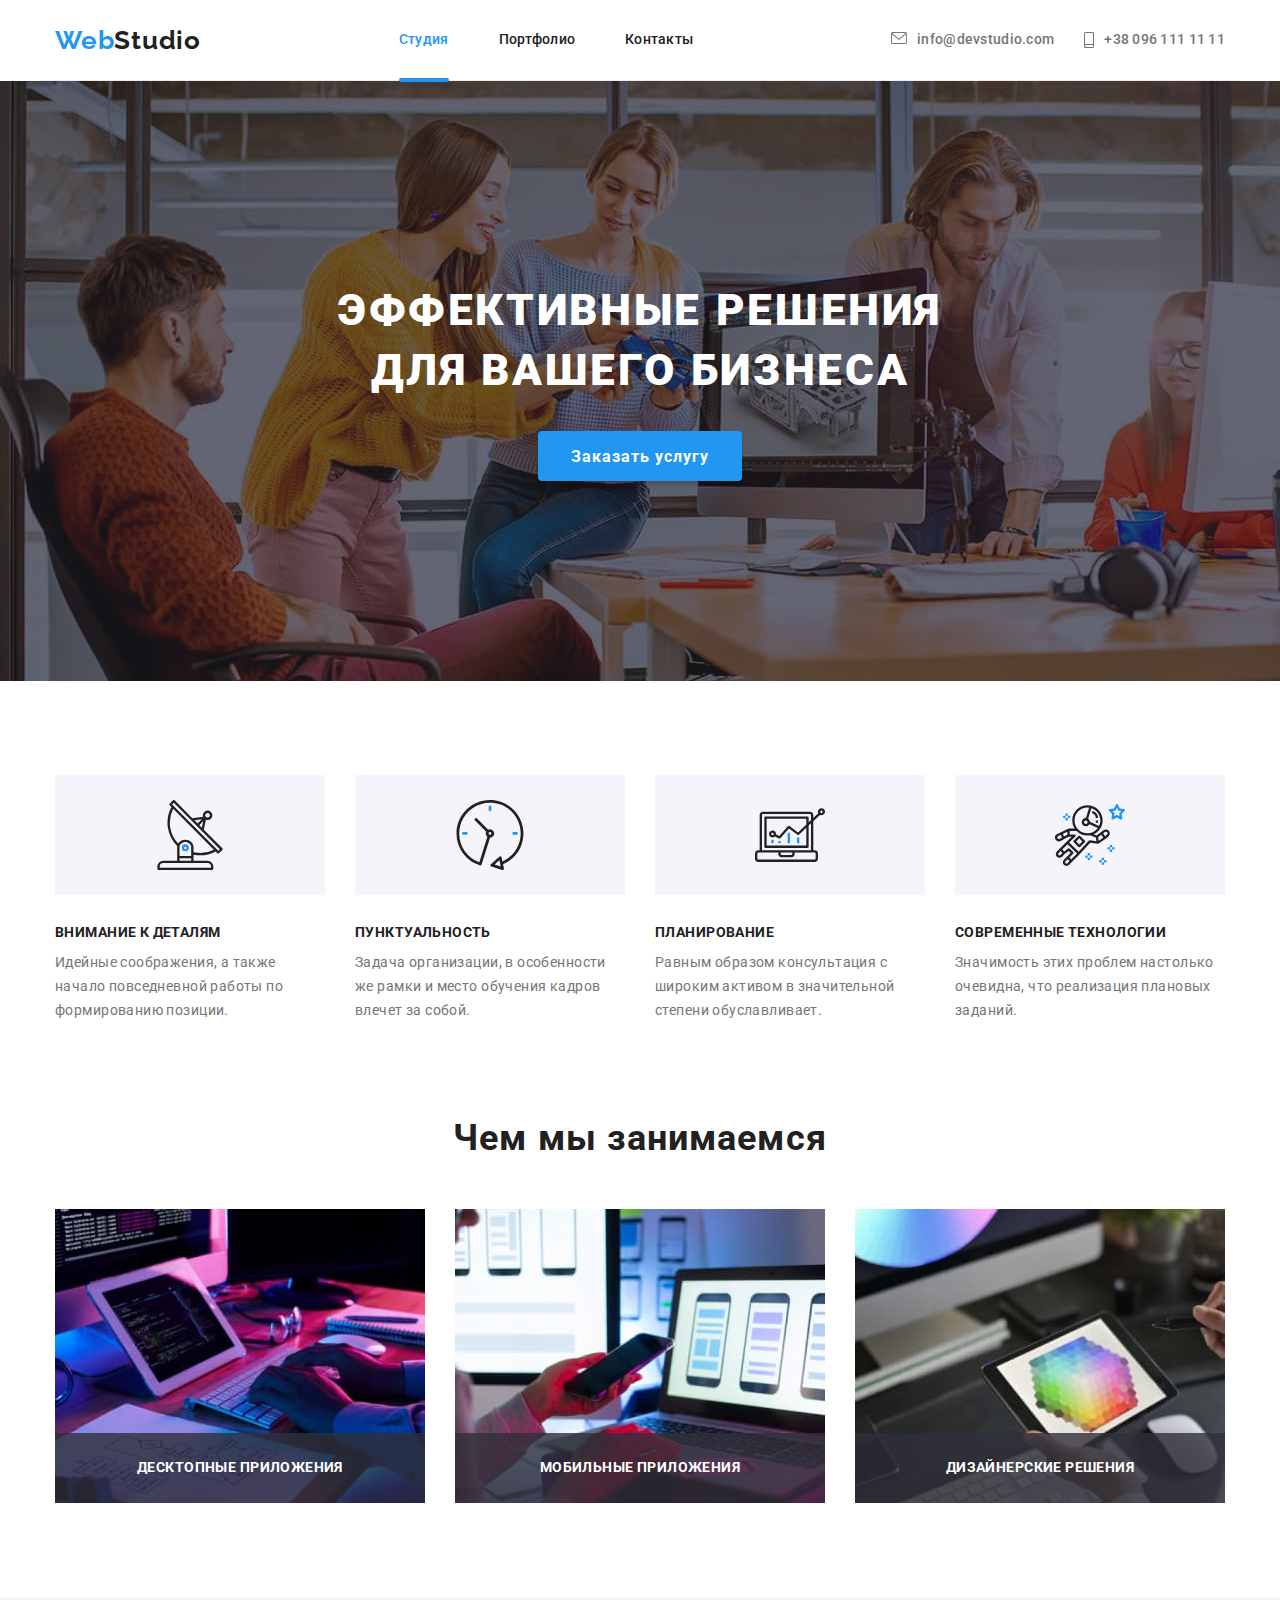
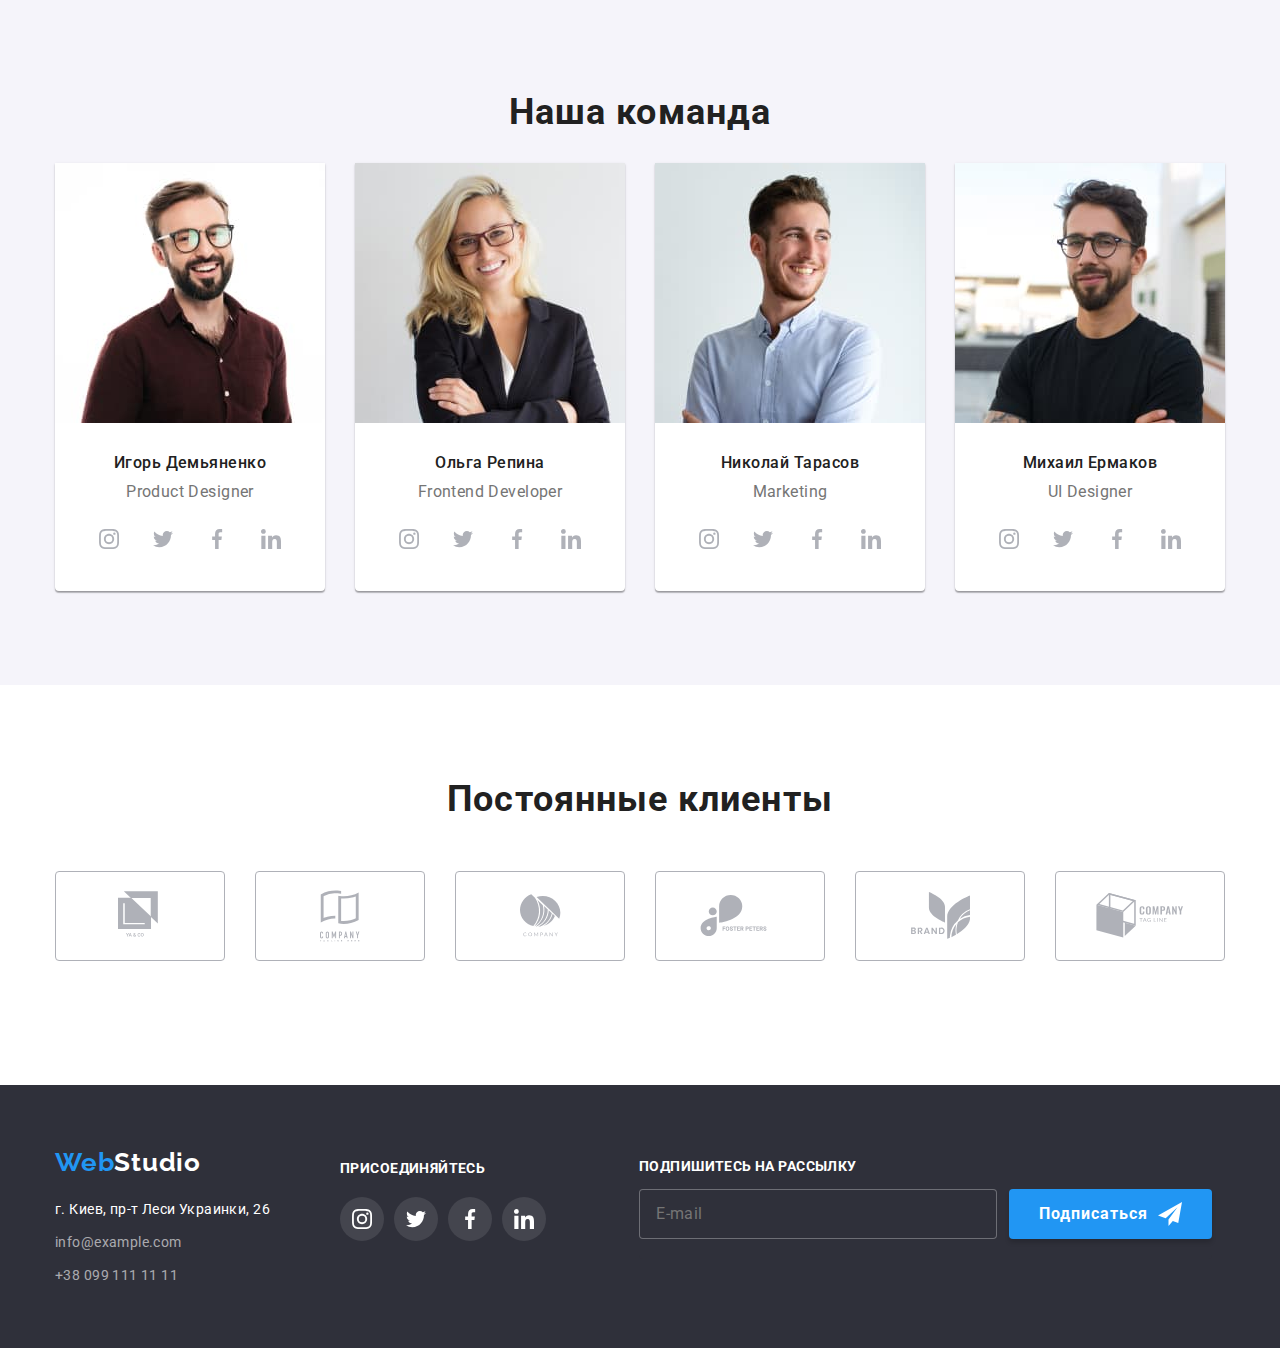
==== commit 6d69432a: "hw8" ====
--- a/index.html
+++ b/index.html
@@ -22,7 +22,7 @@
                     <a href="./" class="logo">Web<span class="header-logo">Studio</span></a>
                     <button type="button" class="menu-button is-open" 
                     aria-controls="menu-conteiner"  data-menu-button >
-                        <svg width="40" height="40" aria-label="Переключатель моб меню">
+                        <svg class="svg-menu" width="40" height="40" aria-label="Переключатель моб меню">
                             <use class="icon-menu" href=".//image/sprite.svg#icon-menu_40px"></use>
                             <use class="icon-close" href=".//image/sprite.svg#icon-close_40px"></use>
                         </svg>                        
--- a/css/main.min.css
+++ b/css/main.min.css
@@ -1,2 +1,2 @@
-ul{padding:0;margin:0;list-style:none}a{text-decoration:none}img{display:block}section{padding-top:60px;font-weight:400;font-size:14px;line-height:1.71;letter-spacing:0.03em}@media screen and (min-width: 768px){section{padding:60px 0}}@media screen and (min-width: 1200px){section{padding:94px 0}}button{cursor:pointer}.page{color:#757575;background-color:#fff;font-family:Roboto,sans-serif}.container{margin-left:auto;margin-right:auto;padding-left:15px;padding-right:15px}@media screen and (min-width: 480px){.container{width:480px}}@media screen and (min-width: 768px){.container{width:768px}}@media screen and (min-width: 1200px){.container{width:1200px}}.logo{display:block;padding:16px 0;color:#2196f3;font-family:Raleway,sans-serif;font-weight:700;font-size:26px;line-height:1.19;letter-spacing:0.03em}@media screen and (min-width: 767px){.logo{padding:26px 0}}@media screen and (min-width: 768px){.main{display:-webkit-box;display:-ms-flexbox;display:flex;-webkit-box-align:center;-ms-flex-align:center;align-items:center}}.com{display:-webkit-box;display:-ms-flexbox;display:flex;-webkit-box-align:center;-ms-flex-align:center;align-items:center;-webkit-box-pack:justify;-ms-flex-pack:justify;justify-content:space-between;min-height:60px}@media screen and (min-width: 768px){.com{display:-webkit-box;display:-ms-flexbox;display:flex;-webkit-box-align:center;-ms-flex-align:center;align-items:center}}.page-header{position:relative;border-bottom:1px solid #ececec}.header-logo{color:#212121}.menu-button{display:-webkit-inline-box;display:-ms-inline-flexbox;display:inline-flex;margin:0;padding:0;border:none;background-color:transparent}.icon-menu{display:none}.is-open .icon-close{display:none}.is-open .icon-menu{display:block}.menu-conteiner{display:none;position:absolute;width:100%;top:100%;left:0;background-color:#fff;padding-bottom:60px;text-align:center}.menu-conteiner.is-open{display:block}@media screen and (min-width: 768px){.menu-conteiner{display:-webkit-box;display:-ms-flexbox;display:flex;position:relative;padding:0}}.navigations,.contacts{height:50px;width:50px}.siteNav{padding:60px 0}@media screen and (min-width: 768px){.siteNav{display:-webkit-box;display:-ms-flexbox;display:flex;margin-left:88px;-webkit-box-align:center;-ms-flex-align:center;align-items:center}}@media screen and (min-width: 1200px){.siteNav{margin-left:93px}}.siteNav__item{position:relative}@media screen and (min-width: 768px){.siteNav__item{padding:0}}.siteNav__item:not(:last-child){padding-bottom:40px}@media screen and (min-width: 768px){.siteNav__item:not(:last-child){margin-right:50px}}.siteNav__link{font-weight:500;font-size:18px;line-height:1.16;text-align:center;letter-spacing:0.02em;color:#212121;-webkit-transition:color 250ms cubic-bezier(0.4, 0, 0.2, 1);transition:color 250ms cubic-bezier(0.4, 0, 0.2, 1)}.siteNav__link:focus,.siteNav__link:hover{color:#2196f3}@media screen and (min-width: 768px){.siteNav__link{display:block;font-size:14px;line-height:1.14}}.siteNav__link--active{color:#2196f3}.siteNav__link--active::after{content:'';display:-webkit-box;display:-ms-flexbox;display:flex;position:absolute;width:100%;height:4px;top:46px;border-radius:2px;background-color:#2196f3}.address{margin-left:auto}@media screen and (min-width: 768px){.authNav{display:block;text-align:start}}@media screen and (min-width: 1200px){.authNav{display:-webkit-inline-box;display:-ms-inline-flexbox;display:inline-flex}}.authNav__item:not(:last-child){margin-bottom:16px}@media screen and (min-width: 1200px){.authNav__item:not(:last-child){margin-right:30px}}.authNav__dispatch{font-size:18px;line-height:1.16;font-weight:500;font-style:normal;color:#757575;letter-spacing:0.02em;-webkit-transition:color 250ms cubic-bezier(0.4, 0, 0.2, 1);transition:color 250ms cubic-bezier(0.4, 0, 0.2, 1)}.authNav__dispatch:focus,.authNav__dispatch:hover{color:#2196f3}@media screen and (min-width: 768px){.authNav__dispatch{padding:32px 0;font-size:14px;line-height:1.14}}@media screen and (min-width: 1200px){.authNav__dispatch{display:-webkit-inline-box;display:-ms-inline-flexbox;display:inline-flex}}.authNav__icon{margin-right:10px;fill:currentColor}.backdrop.hidden{visibility:hidden;opacity:0;pointer-events:none}.backdrop{position:fixed;width:100%;height:100%;background-color:rgba(0,0,0,0.2);opacity:1;visibility:visible;left:50%;top:50%;-webkit-transform:translate(-50%, -50%);transform:translate(-50%, -50%);-webkit-transition:opacity 250ms cubic-bezier(0.4, 0, 0.2, 1),visibility 250ms cubic-bezier(0.4, 0, 0.2, 1);transition:opacity 250ms cubic-bezier(0.4, 0, 0.2, 1),visibility 250ms cubic-bezier(0.4, 0, 0.2, 1)}.modal{position:absolute;max-width:450px;height:609px;width:100%;left:50%;top:50%;-webkit-transform:translate(-50%, -50%);transform:translate(-50%, -50%);border-radius:4px;-webkit-transition:250ms cubic-bezier(0.4, 0, 0.2, 1);transition:250ms cubic-bezier(0.4, 0, 0.2, 1);-webkit-box-shadow:0px 1px 3px rgba(0,0,0,0.12),0px 1px 1px rgba(0,0,0,0.14),0px 2px 1px rgba(0,0,0,0.2);box-shadow:0px 1px 3px rgba(0,0,0,0.12),0px 1px 1px rgba(0,0,0,0.14),0px 2px 1px rgba(0,0,0,0.2);background:#fff}@media screen and (min-width: 1200px){.modal{max-width:528px;height:581px}}.modal__form{display:-webkit-box;display:-ms-flexbox;display:flex;-webkit-box-orient:vertical;-webkit-box-direction:normal;-ms-flex-flow:column;flex-flow:column;margin:0 40px;margin-bottom:30px}@media screen and (min-width: 1200px){.modal__form{margin-bottom:0}}.modal__details{margin:40px 0 12px;font-weight:700;font-size:20px;line-height:1.50;text-align:center;letter-spacing:0.03em;color:#212121}@media screen and (min-width: 1200px){.modal__details{line-height:1.15}}.modal__button{width:30px;height:30px;margin:8px 8px 0 0;background-color:#fff;border-radius:50%;border:1px solid rgba(0,0,0,0.1);position:absolute;top:8px;right:8px;-webkit-transition:fill 250ms cubic-bezier(0.4, 0, 0.2, 1);transition:fill 250ms cubic-bezier(0.4, 0, 0.2, 1)}.modal__button:hover,.modal__button:focus{fill:#2196f3}.modal__labels{display:block;position:relative;margin-bottom:10px;-webkit-transition:fill 250ms cubic-bezier(0.4, 0, 0.2, 1);transition:fill 250ms cubic-bezier(0.4, 0, 0.2, 1)}.modal__labels:focus-within .modal__icon{fill:#2196f3}.modal__input{width:100%;padding:11px 0 11px 12px;border:1px solid rgba(33,33,33,0.2);-webkit-box-sizing:border-box;box-sizing:border-box;border-radius:4px;-webkit-transition:border 250ms cubic-bezier(0.4, 0, 0.2, 1);transition:border 250ms cubic-bezier(0.4, 0, 0.2, 1);outline:none}.modal__input:focus{border:1px solid #2196f3}.modal__icon{position:absolute;top:50%;left:11px}.modal__span{display:-webkit-box;display:-ms-flexbox;display:flex;font-weight:400;padding-bottom:4px;font-size:12px;line-height:1.17;letter-spacing:0.01em;color:#757575}.modal__comment{outline:none;-webkit-transition:border 250ms cubic-bezier(0.4, 0, 0.2, 1);transition:border 250ms cubic-bezier(0.4, 0, 0.2, 1);resize:none;padding:12px 16px;width:100%;height:120px;left:576px;top:518px;border:1px solid rgba(33,33,33,0.2);-webkit-box-sizing:border-box;box-sizing:border-box;border-radius:4px;font-weight:400;font-size:12px;line-height:14px;letter-spacing:0.01em;color:rgba(117,117,117,0.5)}.modal__comment:focus{border:1px solid #2196f3}@media screen and (min-width: 1200px){.checkbox__label{display:-webkit-inline-box;display:-ms-inline-flexbox;display:inline-flex;-webkit-box-align:center;-ms-flex-align:center;align-items:center}}.checkbox__input{-webkit-appearance:none;position:absolute;width:1px;height:1px;margin:-1px;border:0;padding:0;clip:rect(0 0 0 0);overflow:hidden}.checkbox__svg::before{content:"";display:inline-block;margin-right:7px;height:15px;width:16px;border:2px solid #212121;border-radius:2px;-webkit-transition:-webkit-transform 250ms linear;transition:-webkit-transform 250ms linear;transition:transform 250ms linear;transition:transform 250ms linear, -webkit-transform 250ms linear}.checkbox__input:checked+.checkbox__svg::before{background-color:#2196f3;background-image:url("../image/icon.svg");border-color:#2196f3;background-origin:border-box;background-size:contain;background-position:center;background-repeat:no-repeat;border:1px solid transparent}.checkbox__contract{font-weight:400;font-size:12px;line-height:1.16;letter-spacing:0.03em;-webkit-text-decoration-line:underline;text-decoration-line:underline;color:#2196f3}@media screen and (min-width: 1200px){.checkbox__contract{font-size:14px;line-height:1.71}}.checkbox__consent{font-weight:400;font-size:12px;line-height:1.17;letter-spacing:0.03em;color:#757575}@media screen and (min-width: 1200px){.checkbox__consent{font-size:14px;line-height:1.71}}.button{display:inline-block;border-radius:4px;min-width:200px;height:50px;border:1px solid transparent;color:#fff;background:#2196f3;-webkit-box-shadow:0px 4px 4px rgba(0,0,0,0.15);box-shadow:0px 4px 4px rgba(0,0,0,0.15);font-weight:700;font-size:16px;line-height:1.87;-webkit-box-align:center;-ms-flex-align:center;align-items:center;text-align:center;letter-spacing:0.06em}.button--hero{padding:10px 32px}.button--form{padding:10px 56px}@media screen and (min-width: 1200px){.button--form{margin:30px 163px 40px 165px}}.button--subscription{display:-webkit-inline-box;display:-ms-inline-flexbox;display:inline-flex;padding:10px 29px}@media screen and (min-width: 1200px){.button--subscription{margin-left:12px}}.hero{max-width:1600px;height:600px;margin-left:auto;margin-right:auto;padding:200px 0;text-align:center;background-color:#2f303a;background-image:-webkit-gradient(linear, left top, right top, from(rgba(47,48,58,0.4)), to(rgba(47,48,58,0.4))),url("../image/heroy.jpg");background-image:linear-gradient(to right, rgba(47,48,58,0.4), rgba(47,48,58,0.4)),url("../image/heroy.jpg")}.hero-title{margin:0 0 30px;color:#fff;font-weight:900;font-size:26px;line-height:1.62;letter-spacing:0.06em;text-transform:uppercase}@media screen and (min-width: 1200px){.hero-title{font-size:44px;line-height:1.36}}@media screen and (min-width: 768px){.features{display:-webkit-box;display:-ms-flexbox;display:flex;-ms-flex-wrap:wrap;flex-wrap:wrap;margin:-15px}}@media screen and (min-width: 768px){.kinds{display:-webkit-box;display:-ms-flexbox;display:flex;-ms-flex-wrap:wrap;flex-wrap:wrap}}.features__kind{margin-bottom:30px}@media screen and (min-width: 768px){.features__kind{width:calc((100% - 15px *4) / 2);margin:15px}}@media screen and (min-width: 1200px){.features__kind{margin:15px;width:calc((100% - 15px*8) / 4)}}.features__icon{text-align:center;padding:25px 190px;margin-bottom:30px;height:120px;background-color:#f5f4fa;background-repeat:no-repeat;background-position:center}@media screen and (min-width: 768px){.features__icon{padding:25px 100px}}@media screen and (min-width: 1200px){.features__icon{padding:25px 100px;width:270px}}.features__title{margin-top:0;margin-bottom:10px;color:#212121;background-color:#fff;font-weight:700;font-size:14px;line-height:1.14;letter-spacing:0.03em;text-transform:uppercase;text-align:center}@media screen and (min-width: 768px){.features__title{text-align:start}}.features__text{margin-top:0;margin-bottom:0}.work{display:none}@media screen and (min-width: 768px){.work{padding:0 0 94px}}.work-title{margin-top:0;margin-bottom:50px;color:#212121;font-weight:700;font-size:36px;line-height:1.17;text-align:center;letter-spacing:0.03em}.kinds__foto{position:relative;width:calc((100% - 60px) / 3);margin-right:30px}.kinds__text{position:absolute;margin:0;width:100%;bottom:0;left:0;padding:27px 15px;font-weight:700;font-size:14px;line-height:1.14;text-align:center;letter-spacing:0.03em;text-transform:uppercase;color:#fff;background-color:rgba(47,48,58,0.8)}.team{padding:60px 0;color:#757575;background:#f5f4fa}.team h2,h3{color:#212121;font-weight:700;font-size:28px;line-height:1.17;letter-spacing:0.03em}@media screen and (min-width: 1200px){.team h2,h3{font-size:36px}}.team__name{margin-top:0;margin-bottom:30px;text-align:center}.team__link{display:-webkit-box;display:-ms-flexbox;display:flex;-ms-flex-wrap:wrap;flex-wrap:wrap;margin:-15px}.team__card{margin:auto;text-align:center;-webkit-box-shadow:0px 1px 3px rgba(0,0,0,0.12),0px 1px 1px rgba(0,0,0,0.14),0px 2px 1px rgba(0,0,0,0.2);box-shadow:0px 1px 3px rgba(0,0,0,0.12),0px 1px 1px rgba(0,0,0,0.14),0px 2px 1px rgba(0,0,0,0.2);border-radius:0px 0px 4px 4px;background:#fff}@media screen and (min-width: 768px){.team__card{margin:15px;width:calc((100% - 15px *4) / 2)}}@media screen and (min-width: 1200px){.team__card{width:calc((100% - 15px *8) / 4)}}@media screen and (max-width: 480px){.team__card:not(:last-child){margin-bottom:30px}}.team__foto{padding:0;margin:0;margin:auto}.team__padding{padding:30px 122px 24px 122px}@media screen and (min-width: 768px){.team__padding{padding:30px 74px 24px 74px}}@media screen and (min-width: 1200px){.team__padding{padding:30px 32px}}.team__title{margin:0;margin-bottom:10px;font-weight:500;font-size:16px;line-height:1.19;letter-spacing:0.03em}.team__text{margin:0;margin-bottom:16px;font-size:16px;line-height:1.19;text-align:center}.network{display:-webkit-box;display:-ms-flexbox;display:flex;width:206px}.footer{margin:auto}.network__margin:not(:last-child){margin-right:10px}.network__svg{fill:currentColor}.network__icon{display:-webkit-box;display:-ms-flexbox;display:flex;-webkit-box-align:center;-ms-flex-align:center;align-items:center;-webkit-box-pack:center;-ms-flex-pack:center;justify-content:center;border:none;border-radius:50%;color:#afb1b8;width:44px;height:44px;-webkit-transition:color 250ms cubic-bezier(0.4, 0, 0.2, 1),background-color 250ms cubic-bezier(0.4, 0, 0.2, 1);transition:color 250ms cubic-bezier(0.4, 0, 0.2, 1),background-color 250ms cubic-bezier(0.4, 0, 0.2, 1)}.network__icon:hover{background-color:#2196f3;color:#fff}.back{color:#fff;background:rgba(255,255,255,0.1)}.kliyenty__title{margin-top:0;margin-bottom:30px;color:#212121;text-align:center;font-weight:700;font-size:28px;line-height:1.17;letter-spacing:0.03em}@media screen and (min-width: 1200px){.kliyenty__title{margin-bottom:50px;font-size:36px;line-height:1.16}}.kliyenty__picture{display:-webkit-inline-box;display:-ms-inline-flexbox;display:inline-flex;padding:0;width:210px;height:90px;border-radius:4px;border:1px solid #afb1b8;fill:#afb1b8;-webkit-transition:border 250ms cubic-bezier(0.4, 0, 0.2, 1),fill 250ms cubic-bezier(0.4, 0, 0.2, 1);transition:border 250ms cubic-bezier(0.4, 0, 0.2, 1),fill 250ms cubic-bezier(0.4, 0, 0.2, 1)}.kliyenty__picture:hover{border:1px solid #2196f3;fill:#2196f3}@media screen and (min-width: 768px){.kliyenty__picture{width:226px}}@media screen and (min-width: 1200px){.kliyenty__picture{width:170px}}.kliyenty__list{margin-bottom:30px}@media screen and (min-width: 1200px){.kliyenty__list:not(:last-child){margin-right:30px}}.kliyenty__scroll{display:-webkit-box;display:-ms-flexbox;display:flex;-ms-flex-wrap:wrap;flex-wrap:wrap;text-align:center;-webkit-box-pack:justify;-ms-flex-pack:justify;justify-content:space-between}.kliyenty__svg{margin:auto}.navi{padding:60px 0;background:#2f303a}@media screen and (max-width: 1199px){.foot{text-align:center}}@media screen and (min-width: 1200px){.foot{display:-webkit-box;display:-ms-flexbox;display:flex;-webkit-box-align:baseline;-ms-flex-align:baseline;align-items:baseline}}.logo-footer{color:#fff;padding:0}.cell{font-weight:400;font-size:14px;line-height:1.71;letter-spacing:0.03em}@media screen and (min-width: 1200px){.cell{text-align:left}}.cell__group{font-style:normal;color:rgba(255,255,255,0.6)}.cell__address{font-style:normal;color:#fff}.cell__direction{margin:20px 0 9px}.cell__dispatch:not(:last-child){margin-bottom:9px}.social{margin:60px 0;color:#fff;font-weight:700;font-size:14px;line-height:1.14;letter-spacing:0.03em;text-transform:uppercase}@media screen and (min-width: 768px){.social{margin:0}}@media screen and (min-width: 1200px){.social{margin-left:70px}}.social-text{margin-bottom:20px}@media screen and (min-width: 768px){.subscription{margin-top:60px}}@media screen and (min-width: 1200px){.subscription{margin-left:93px}}.subscription__text{font-weight:700;font-size:14px;line-height:1.14;letter-spacing:0.03em;text-transform:uppercase;color:#fff}.subscription__form{color:rgba(255,255,255,0.6);background:#2f303a;border-radius:4px}@media screen and (min-width: 1200px){.subscription__form{display:-webkit-inline-box;display:-ms-inline-flexbox;display:inline-flex}}.subscription__mail{resize:none;margin-bottom:20px;padding:15px 0 15px 16px;width:100%;height:50px;font-weight:400;font-size:16px;line-height:1.87;letter-spacing:0.03em;-webkit-box-align:center;-ms-flex-align:center;align-items:center;color:rgba(255,255,255,0.6);background:#2f303a;border:1px solid rgba(255,255,255,0.3)}@media screen and (min-width: 768px){.subscription__mail{display:-webkit-box;display:-ms-flexbox;display:flex;margin:auto;margin-bottom:20px;width:450px}}@media screen and (min-width: 1200px){.subscription__mail{width:358px}}.subscription__svg{margin-left:10px;fill:#fff}@media screen and (min-width: 480px){.pad{text-align:center;padding:0}}@media screen and (min-width: 1200px){.pad{text-align:left}}@media screen and (min-width: 768px) and (max-width: 1199px){.footer-logo{display:-webkit-box;display:-ms-flexbox;display:flex;-ms-flex-pack:distribute;justify-content:space-around}}@media screen and (min-width: 1200px){.footer-logo{display:-webkit-box;display:-ms-flexbox;display:flex}}
+ul{padding:0;margin:0;list-style:none}a{text-decoration:none}img{display:block}section{padding-top:60px;font-weight:400;font-size:14px;line-height:1.71;letter-spacing:0.03em}@media screen and (min-width: 768px){section{padding:60px 0}}@media screen and (min-width: 1200px){section{padding:94px 0}}button{cursor:pointer}.page{color:#757575;background-color:#fff;font-family:Roboto,sans-serif}.container{margin-left:auto;margin-right:auto;padding-left:15px;padding-right:15px}@media screen and (min-width: 480px){.container{width:480px}}@media screen and (min-width: 768px){.container{width:768px}}@media screen and (min-width: 1200px){.container{width:1200px}}.logo{display:block;padding:16px 0;color:#2196f3;font-family:Raleway,sans-serif;font-weight:700;font-size:26px;line-height:1.19;letter-spacing:0.03em}@media screen and (min-width: 768px){.logo{padding:26px 0;font-size:24px;line-height:1.16}}@media screen and (min-width: 1200px){.logo{padding:0;font-size:26px;line-height:1.19}}.page-header{position:relative}.main{border-bottom:1px solid #ececec}.com{display:-webkit-box;display:-ms-flexbox;display:flex;-webkit-box-align:center;-ms-flex-align:center;align-items:center;-webkit-box-pack:justify;-ms-flex-pack:justify;justify-content:space-between}@media screen and (max-width: 1199px){.com{min-height:60px}}.header-logo{color:#212121}.menu-button{display:-webkit-inline-box;display:-ms-inline-flexbox;display:inline-flex;margin:0;padding:0;border:none;background-color:transparent}.menu-button:focus,.menu-button:hover{color:#2196f3}@media screen and (min-width: 768px){.menu-button{display:none}}.icon-menu{display:none}.is-open .icon-close{display:none}.is-open .icon-menu{display:block}@media screen and (max-width: 767px){.menu-conteiner{display:none;text-align:center;background-color:#fff;padding-bottom:60px;position:absolute;width:100%;top:100%;left:0;height:393px}}.menu-conteiner.is-open{display:block}@media screen and (min-width: 768px){.menu-conteiner{display:contents}}.navigations,.contacts{height:50px;width:50px}.siteNav{padding:60px 0}@media screen and (min-width: 768px){.siteNav{display:-webkit-box;display:-ms-flexbox;display:flex;padding:0;-webkit-box-align:center;-ms-flex-align:center;align-items:center}}@media screen and (min-width: 768px){.siteNav__item{padding:0}}.siteNav__item:not(:last-child){padding-bottom:40px}@media screen and (min-width: 768px){.siteNav__item:not(:last-child){padding-bottom:0;margin-right:50px}}.siteNav__link{position:relative;font-weight:500;font-size:18px;line-height:1.16;text-align:center;letter-spacing:0.02em;color:#212121;-webkit-transition:color 250ms cubic-bezier(0.4, 0, 0.2, 1);transition:color 250ms cubic-bezier(0.4, 0, 0.2, 1)}.siteNav__link:focus,.siteNav__link:hover{color:#2196f3}@media screen and (min-width: 768px){.siteNav__link{display:block;font-size:14px;line-height:1.14}}.siteNav__link--active{color:#2196f3}.siteNav__link--active::after{content:'';display:-webkit-box;display:-ms-flexbox;display:flex;position:absolute;width:100%;height:4px;top:30px;left:0;border-radius:2px;background-color:#2196f3}@media screen and (min-width: 768px){.siteNav__link--active::after{top:46px}}@media screen and (min-width: 768px){.authNav{display:block}}@media screen and (min-width: 1200px){.authNav{display:-webkit-inline-box;display:-ms-inline-flexbox;display:inline-flex}}.authNav__item:not(:last-child){margin-bottom:16px}@media screen and (min-width: 768px){.authNav__item:not(:last-child){margin-bottom:10px}}@media screen and (min-width: 1200px){.authNav__item:not(:last-child){margin:0;margin-right:30px}}.authNav__dispatch{font-size:18px;line-height:1.16;font-weight:500;font-style:normal;color:#757575;letter-spacing:0.02em;-webkit-transition:color 250ms cubic-bezier(0.4, 0, 0.2, 1);transition:color 250ms cubic-bezier(0.4, 0, 0.2, 1)}.authNav__dispatch:focus,.authNav__dispatch:hover{color:#2196f3}@media screen and (min-width: 768px){.authNav__dispatch{font-size:12px;line-height:1.16}}@media screen and (min-width: 1200px){.authNav__dispatch{display:-webkit-inline-box;display:-ms-inline-flexbox;display:inline-flex;padding:32px 0;font-size:14px;line-height:1.14}}.authNav__icon{margin-right:10px;fill:currentColor}.svg-menu{fill:currentColor}.backdrop.hidden{visibility:hidden;opacity:0;pointer-events:none}.backdrop{position:fixed;width:100%;height:100%;background-color:rgba(0,0,0,0.2);opacity:1;visibility:visible;left:50%;top:50%;-webkit-transform:translate(-50%, -50%);transform:translate(-50%, -50%);-webkit-transition:opacity 250ms cubic-bezier(0.4, 0, 0.2, 1),visibility 250ms cubic-bezier(0.4, 0, 0.2, 1);transition:opacity 250ms cubic-bezier(0.4, 0, 0.2, 1),visibility 250ms cubic-bezier(0.4, 0, 0.2, 1)}.modal{position:absolute;max-width:450px;height:609px;width:100%;left:50%;top:50%;-webkit-transform:translate(-50%, -50%);transform:translate(-50%, -50%);border-radius:4px;-webkit-transition:250ms cubic-bezier(0.4, 0, 0.2, 1);transition:250ms cubic-bezier(0.4, 0, 0.2, 1);-webkit-box-shadow:0px 1px 3px rgba(0,0,0,0.12),0px 1px 1px rgba(0,0,0,0.14),0px 2px 1px rgba(0,0,0,0.2);box-shadow:0px 1px 3px rgba(0,0,0,0.12),0px 1px 1px rgba(0,0,0,0.14),0px 2px 1px rgba(0,0,0,0.2);background:#fff}@media screen and (min-width: 1200px){.modal{max-width:528px;height:581px}}.modal__form{display:-webkit-box;display:-ms-flexbox;display:flex;-webkit-box-orient:vertical;-webkit-box-direction:normal;-ms-flex-flow:column;flex-flow:column;margin:0 40px;margin-bottom:30px}@media screen and (min-width: 1200px){.modal__form{margin-bottom:0}}.modal__details{margin:40px 0 12px;font-weight:700;font-size:20px;line-height:1.5;text-align:center;letter-spacing:0.03em;color:#212121}@media screen and (min-width: 1200px){.modal__details{line-height:1.15}}.modal__button{width:30px;height:30px;margin:8px 8px 0 0;background-color:#fff;border-radius:50%;border:1px solid rgba(0,0,0,0.1);position:absolute;top:8px;right:8px;-webkit-transition:fill 250ms cubic-bezier(0.4, 0, 0.2, 1);transition:fill 250ms cubic-bezier(0.4, 0, 0.2, 1)}.modal__button:hover,.modal__button:focus{fill:#2196f3}.modal__labels{display:block;position:relative;margin-bottom:10px;-webkit-transition:fill 250ms cubic-bezier(0.4, 0, 0.2, 1);transition:fill 250ms cubic-bezier(0.4, 0, 0.2, 1)}.modal__labels:focus-within .modal__icon{fill:#2196f3}.modal__input{width:100%;padding:11px 0 11px 12px;border:1px solid rgba(33,33,33,0.2);-webkit-box-sizing:border-box;box-sizing:border-box;border-radius:4px;-webkit-transition:border 250ms cubic-bezier(0.4, 0, 0.2, 1);transition:border 250ms cubic-bezier(0.4, 0, 0.2, 1);outline:none}.modal__input:focus{border:1px solid #2196f3}.modal__icon{position:absolute;top:50%;left:11px}.modal__span{display:-webkit-box;display:-ms-flexbox;display:flex;font-weight:400;padding-bottom:4px;font-size:12px;line-height:1.17;letter-spacing:0.01em;color:#757575}.modal__comment{outline:none;-webkit-transition:border 250ms cubic-bezier(0.4, 0, 0.2, 1);transition:border 250ms cubic-bezier(0.4, 0, 0.2, 1);resize:none;padding:12px 16px;width:100%;height:120px;left:576px;top:518px;border:1px solid rgba(33,33,33,0.2);-webkit-box-sizing:border-box;box-sizing:border-box;border-radius:4px;font-weight:400;font-size:12px;line-height:14px;letter-spacing:0.01em;color:rgba(117,117,117,0.5)}.modal__comment:focus{border:1px solid #2196f3}@media screen and (min-width: 1200px){.checkbox__label{display:-webkit-inline-box;display:-ms-inline-flexbox;display:inline-flex;-webkit-box-align:center;-ms-flex-align:center;align-items:center}}.checkbox__input{-webkit-appearance:none;position:absolute;width:1px;height:1px;margin:-1px;border:0;padding:0;clip:rect(0 0 0 0);overflow:hidden}.checkbox__svg::before{content:'';display:inline-block;margin-right:7px;height:15px;width:16px;border:2px solid #212121;border-radius:2px;-webkit-transition:-webkit-transform 250ms linear;transition:-webkit-transform 250ms linear;transition:transform 250ms linear;transition:transform 250ms linear, -webkit-transform 250ms linear}.checkbox__input:checked+.checkbox__svg::before{background-color:#2196f3;background-image:url("../image/icon.svg");border-color:#2196f3;background-origin:border-box;background-size:contain;background-position:center;background-repeat:no-repeat;border:1px solid transparent}.checkbox__contract{font-weight:400;font-size:12px;line-height:1.16;letter-spacing:0.03em;-webkit-text-decoration-line:underline;text-decoration-line:underline;color:#2196f3}@media screen and (min-width: 1200px){.checkbox__contract{font-size:14px;line-height:1.71}}.checkbox__consent{font-weight:400;font-size:12px;line-height:1.17;letter-spacing:0.03em;color:#757575}@media screen and (min-width: 1200px){.checkbox__consent{font-size:14px;line-height:1.71}}.button{display:inline-block;border-radius:4px;min-width:200px;height:50px;border:1px solid transparent;color:#fff;background:#2196f3;-webkit-box-shadow:0px 4px 4px rgba(0,0,0,0.15);box-shadow:0px 4px 4px rgba(0,0,0,0.15);font-weight:700;font-size:16px;line-height:1.87;-webkit-box-align:center;-ms-flex-align:center;align-items:center;text-align:center;letter-spacing:0.06em}.button--hero{padding:10px 32px}.button--form{padding:10px 56px}@media screen and (min-width: 1200px){.button--form{margin:30px 163px 40px 165px}}.button--subscription{display:-webkit-inline-box;display:-ms-inline-flexbox;display:inline-flex;padding:10px 29px}@media screen and (min-width: 1200px){.button--subscription{margin-left:12px}}.hero{max-width:1600px;height:600px;margin-left:auto;margin-right:auto;padding:200px 0;text-align:center;background-color:#2f303a;background-image:-webkit-gradient(linear, left top, right top, from(rgba(47,48,58,0.4)), to(rgba(47,48,58,0.4))),url("../image/heroy.jpg");background-image:linear-gradient(to right, rgba(47,48,58,0.4), rgba(47,48,58,0.4)),url("../image/heroy.jpg")}.hero-title{margin:0 0 30px;color:#fff;font-weight:900;font-size:26px;line-height:1.62;letter-spacing:0.06em;text-transform:uppercase}@media screen and (min-width: 1200px){.hero-title{font-size:44px;line-height:1.36}}@media screen and (min-width: 768px){.features{display:-webkit-box;display:-ms-flexbox;display:flex;-ms-flex-wrap:wrap;flex-wrap:wrap;margin:-15px}}.features__kind{margin-bottom:30px}@media screen and (min-width: 768px){.features__kind{width:calc((100% - 15px * 4) / 2);margin:15px}}@media screen and (min-width: 1200px){.features__kind{margin:15px;width:calc((100% - 15px * 8) / 4)}}.features__icon{text-align:center;padding:25px 190px;margin-bottom:30px;height:120px;background-color:#f5f4fa;background-repeat:no-repeat;background-position:center}@media screen and (min-width: 768px){.features__icon{padding:25px 100px}}@media screen and (min-width: 1200px){.features__icon{padding:25px 100px;width:270px}}.features__title{margin-top:0;margin-bottom:10px;color:#212121;background-color:#fff;font-weight:700;font-size:14px;line-height:1.14;letter-spacing:0.03em;text-transform:uppercase;text-align:center}@media screen and (min-width: 768px){.features__title{text-align:start}}.features__text{margin-top:0;margin-bottom:0}.work{display:none}@media screen and (min-width: 1200px){.work{display:block;padding:0 0 94px}}.work-title{margin-top:0;margin-bottom:50px;color:#212121;font-weight:700;font-size:36px;line-height:1.17;text-align:center;letter-spacing:0.03em}.kinds{display:-webkit-box;display:-ms-flexbox;display:flex}@media screen and (max-width: 1199px){.kinds{-ms-flex-wrap:wrap;flex-wrap:wrap}}.kinds__foto{position:relative;width:calc((100% - 60px) / 3);margin-right:30px}.kinds__text{position:absolute;margin:0;width:100%;bottom:0;left:0;padding:27px 15px;font-weight:700;font-size:14px;line-height:1.14;text-align:center;letter-spacing:0.03em;text-transform:uppercase;color:#fff;background-color:rgba(47,48,58,0.8)}.team{padding:60px 0;color:#757575;background:#f5f4fa}@media screen and (min-width: 1200px){.team{padding:94px 0}}.team h2,h3{color:#212121;font-weight:700;font-size:28px;line-height:1.17;letter-spacing:0.03em}@media screen and (min-width: 1200px){.team h2,h3{font-size:36px}}.team__name{margin-top:0;margin-bottom:30px;text-align:center}.team__link{display:-webkit-box;display:-ms-flexbox;display:flex;-ms-flex-wrap:wrap;flex-wrap:wrap;margin:-15px}.team__card{margin:auto;text-align:center;-webkit-box-shadow:0px 1px 3px rgba(0,0,0,0.12),0px 1px 1px rgba(0,0,0,0.14),0px 2px 1px rgba(0,0,0,0.2);box-shadow:0px 1px 3px rgba(0,0,0,0.12),0px 1px 1px rgba(0,0,0,0.14),0px 2px 1px rgba(0,0,0,0.2);border-radius:0px 0px 4px 4px;background:#fff}@media screen and (min-width: 768px){.team__card{margin:15px;width:calc((100% - 15px * 4) / 2)}}@media screen and (min-width: 1200px){.team__card{width:calc((100% - 15px * 8) / 4)}}@media screen and (max-width: 480px){.team__card:not(:last-child){margin-bottom:30px}}.team__foto{padding:0;margin:0;margin:auto}.team__padding{padding:30px 122px 24px 122px}@media screen and (min-width: 768px){.team__padding{padding:30px 74px 24px 74px}}@media screen and (min-width: 1200px){.team__padding{padding:30px 32px}}.team__title{margin:0;margin-bottom:10px;font-weight:500;font-size:16px;line-height:1.19;letter-spacing:0.03em}.team__text{margin:0;margin-bottom:16px;font-size:16px;line-height:1.19;text-align:center}.network{display:-webkit-box;display:-ms-flexbox;display:flex;width:206px}.footer{margin:auto}.network__margin:not(:last-child){margin-right:10px}.network__svg{fill:currentColor}.network__icon{display:-webkit-box;display:-ms-flexbox;display:flex;-webkit-box-align:center;-ms-flex-align:center;align-items:center;-webkit-box-pack:center;-ms-flex-pack:center;justify-content:center;border:none;border-radius:50%;color:#afb1b8;width:44px;height:44px;-webkit-transition:color 250ms cubic-bezier(0.4, 0, 0.2, 1),background-color 250ms cubic-bezier(0.4, 0, 0.2, 1);transition:color 250ms cubic-bezier(0.4, 0, 0.2, 1),background-color 250ms cubic-bezier(0.4, 0, 0.2, 1)}.network__icon:hover{background-color:#2196f3;color:#fff}.back{color:#fff;background:rgba(255,255,255,0.1)}.kliyenty__title{margin-top:0;margin-bottom:30px;color:#212121;text-align:center;font-weight:700;font-size:28px;line-height:1.17;letter-spacing:0.03em}@media screen and (min-width: 1200px){.kliyenty__title{margin-bottom:50px;font-size:36px;line-height:1.16}}.kliyenty__picture{display:-webkit-inline-box;display:-ms-inline-flexbox;display:inline-flex;padding:0;width:210px;height:90px;border-radius:4px;border:1px solid #afb1b8;fill:#afb1b8;-webkit-transition:border 250ms cubic-bezier(0.4, 0, 0.2, 1),fill 250ms cubic-bezier(0.4, 0, 0.2, 1);transition:border 250ms cubic-bezier(0.4, 0, 0.2, 1),fill 250ms cubic-bezier(0.4, 0, 0.2, 1)}.kliyenty__picture:hover{border:1px solid #2196f3;fill:#2196f3}@media screen and (min-width: 768px){.kliyenty__picture{width:226px}}@media screen and (min-width: 1200px){.kliyenty__picture{width:170px}}.kliyenty__list{margin-bottom:30px}@media screen and (min-width: 1200px){.kliyenty__list:not(:last-child){margin-right:30px}}.kliyenty__scroll{display:-webkit-box;display:-ms-flexbox;display:flex;-ms-flex-wrap:wrap;flex-wrap:wrap;text-align:center;-webkit-box-pack:justify;-ms-flex-pack:justify;justify-content:space-between}.kliyenty__svg{margin:auto}.navi{padding:60px 0;background:#2f303a}@media screen and (max-width: 1199px){.foot{text-align:center}}@media screen and (min-width: 1200px){.foot{display:-webkit-box;display:-ms-flexbox;display:flex;-webkit-box-align:baseline;-ms-flex-align:baseline;align-items:baseline}}.logo-footer{color:#fff;padding:0}.cell{font-weight:400;font-size:14px;line-height:1.71;letter-spacing:0.03em}@media screen and (min-width: 1200px){.cell{text-align:left}}.cell__group{font-style:normal;color:rgba(255,255,255,0.6)}.cell__address{font-style:normal;color:#fff}.cell__direction{margin:20px 0 9px}.cell__dispatch:not(:last-child){margin-bottom:9px}.social{margin:60px 0;color:#fff;font-weight:700;font-size:14px;line-height:1.14;letter-spacing:0.03em;text-transform:uppercase}@media screen and (min-width: 768px){.social{margin:0}}@media screen and (min-width: 1200px){.social{margin-left:70px}}.social-text{margin-bottom:20px}@media screen and (min-width: 768px){.subscription{margin-top:60px}}@media screen and (min-width: 1200px){.subscription{margin:0;margin-left:93px}}.subscription__text{font-weight:700;font-size:14px;line-height:1.14;letter-spacing:0.03em;text-transform:uppercase;color:#fff}.subscription__form{color:rgba(255,255,255,0.6);background:#2f303a;border-radius:4px}@media screen and (min-width: 1200px){.subscription__form{display:-webkit-inline-box;display:-ms-inline-flexbox;display:inline-flex}}.subscription__mail{resize:none;margin-bottom:20px;padding:15px 0 15px 16px;width:100%;height:50px;font-weight:400;font-size:16px;line-height:1.87;letter-spacing:0.03em;-webkit-box-align:center;-ms-flex-align:center;align-items:center;color:rgba(255,255,255,0.6);background:#2f303a;border:1px solid rgba(255,255,255,0.3);border-radius:4px}@media screen and (min-width: 768px){.subscription__mail{display:-webkit-box;display:-ms-flexbox;display:flex;margin:auto;margin-bottom:20px;width:450px}}@media screen and (min-width: 1200px){.subscription__mail{width:358px}}.subscription__svg{margin-left:10px;fill:#fff}@media screen and (min-width: 480px){.pad{text-align:center;padding:0}}@media screen and (min-width: 1200px){.pad{text-align:left}}@media screen and (min-width: 768px) and (max-width: 1199px){.footer-logo{display:-webkit-box;display:-ms-flexbox;display:flex;-ms-flex-pack:distribute;justify-content:space-around}}@media screen and (min-width: 1200px){.footer-logo{display:-webkit-box;display:-ms-flexbox;display:flex}}
 /*# sourceMappingURL=main.min.css.map */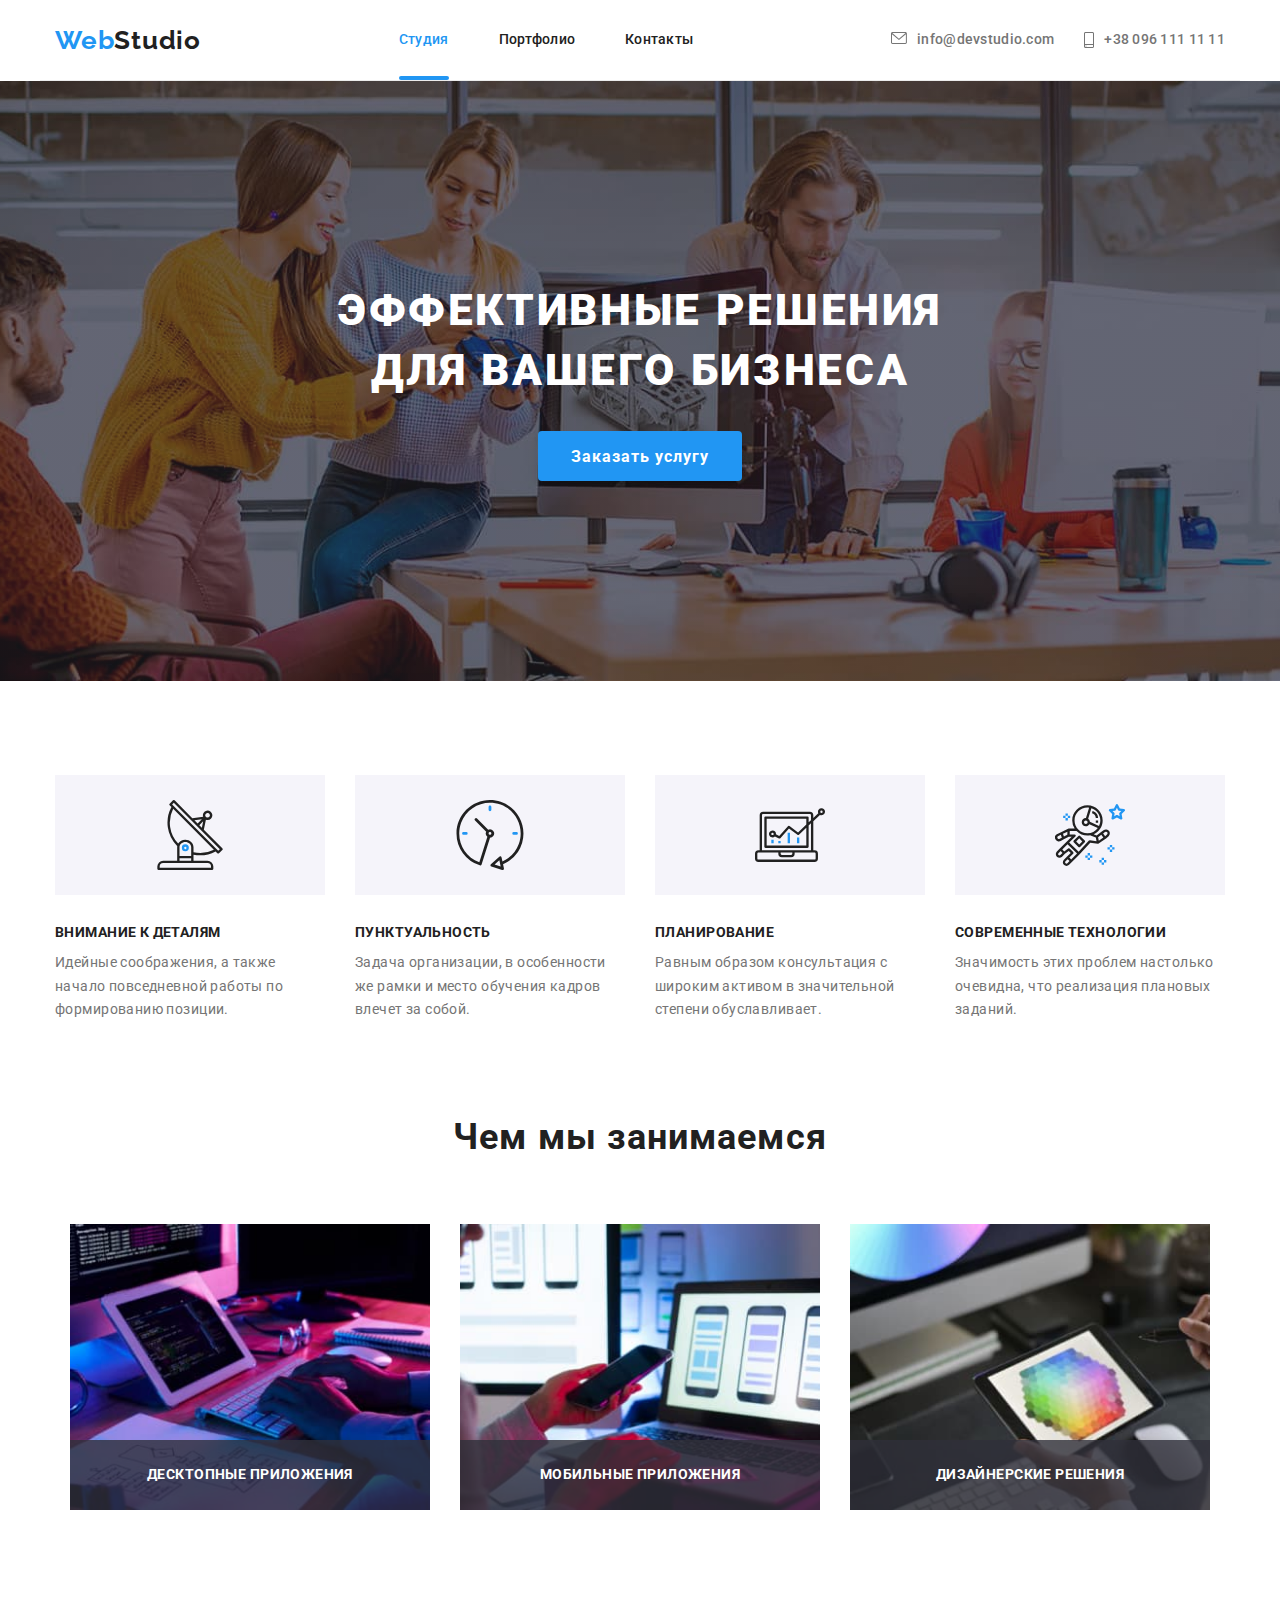
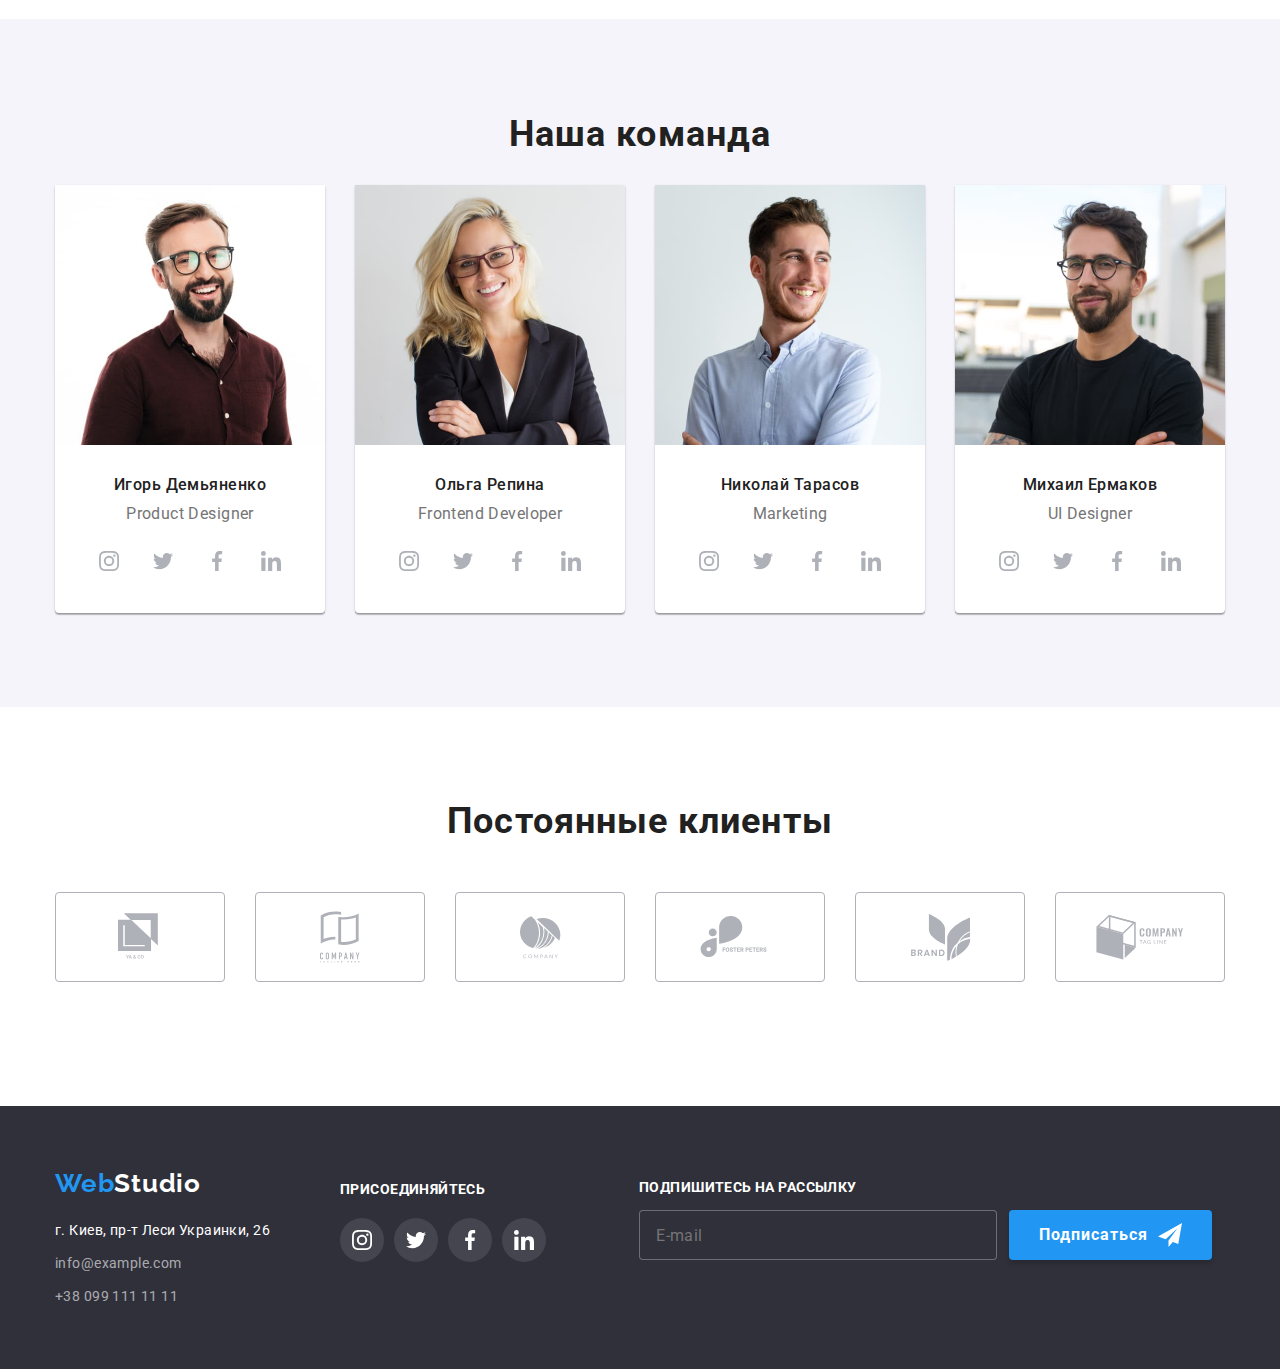
==== commit 7a352828: "hw8" ====
--- a/index.html
+++ b/index.html
@@ -170,15 +170,40 @@
                     <h2 class="work-title">Чем мы занимаемся</h2>
                     <ul class="kinds">
                         <li class="kinds__foto">
-                            <img  src="./image/box_1.jpg" alt="img" width="370" height="294">
+                            <picture>                                
+                                <img 
+                                    srcset="
+                                    ./photo/kinds/box1_1.jpg 1x, 
+                                    ./photo/kinds/box1img@2x.jpg 2x"                         
+                                    src="./photo/kinds/box1_1.jpg" 
+                                    alt="Comp" 
+                                    width="370">
+                            </picture>                             
                             <p class="kinds__text">Десктопные приложения</p>
                         </li>
                         <li class="kinds__foto">
-                            <img src="./image/box_2.jpg" alt="img" width="370" height="294">
+                            <picture>                                
+                                <img 
+                                    srcset="
+                                    ./photo/kinds/box2.jpg 1x, 
+                                    ./photo/kinds/box2img@2x.jpg 2x"                         
+                                    src="./photo/kinds/box2.jpg 1x" 
+                                    alt="tel" 
+                                    width="370">
+                            </picture>
+                            <!-- <img src="./image/box_2.jpg" alt="img" width="370" height="294"> -->
                             <p class="kinds__text">Мобильные приложения</p>
                         </li>
-                        <li class="kinds__foto">
-                            <img  src="./image/box_3.jpg" alt="img" width="370" height="294">
+                        <li class="kinds__foto"> 
+                            <picture>                                
+                                <img 
+                                    srcset="
+                                    ./photo/kinds/box3.jpg 1x, 
+                                    ./photo/kinds/box3img@2x.jpg 2x"                         
+                                    src="./photo/kinds/box3.jpg" 
+                                    alt="Planshet" 
+                                    width="370">
+                            </picture>                           
                             <p class="kinds__text">Дизайнерские решения</p>
                         </li>
                     </ul>
@@ -189,7 +214,25 @@
                     <h2 class="team__name">Наша команда</h2>
                     <ul class="team__link">
                         <li class="team__card">
-                            <img class="team__foto" src="./image/team_card_1.jpg" alt="img" width="270" height="260">
+                            <picture>
+                                <img 
+                                srcset="                            
+                                ./photo/ourteam/1_1200img.jpg 270w, 
+                                ./photo/ourteam/1_1200img-1.jpg 540w,                                
+                                ./photo/ourteam/1_768.jpg 354w, 
+                                ./photo/ourteam/1_768img@2x.jpg 708w,
+                                ./photo/ourteam/1_480img.jpg 450w, 
+                                ./photo/ourteam/1_480img@2x.jpg 900w"                          
+                                src="./photo/ourteam/1_1200img.jpg" 
+                                alt="Игорь Демьяненко"   
+                                sizes="
+                                (min-width: 1200px) 15vw, 
+                                (min-width: 768px) 25vw, 
+                                (min-width: 480px) 50vw, 
+                                100vw"
+                            />
+                            </picture>
+                            
                             <div class="team__padding">
                                 <h3 class="team__title">Игорь Демьяненко</h3>
                                 <p class="team__text">Product Designer</p>
@@ -226,7 +269,25 @@
                             </div>
                         </li>
                         <li class="team__card">
-                            <img class="team__foto" src="./image/team_card_2.jpg" alt="img" width="270" height="260">
+                            <picture>
+                                <img 
+                                srcset="                            
+                                ./photo/ourteam/2_1200img.jpg 270w, 
+                                ./photo/ourteam/2_1200img-1.jpg 540w,                                
+                                ./photo/ourteam/2_768img.jpg 354w, 
+                                ./photo/ourteam/2_768img@2x.jpg 708w,
+                                ./photo/ourteam/2_480.jpg 450w, 
+                                ./photo/ourteam/2_480img@2x.jpg 900w"                          
+                                src="./photo/ourteam/2_1200img.jpg" 
+                                alt="Ольга Репина"   
+                                sizes="
+                                (min-width: 1200px) 15vw, 
+                                (min-width: 768px) 25vw, 
+                                (min-width: 480px) 50vw, 
+                                100vw"
+                            />
+                            </picture>
+                            
                             <div class="team__padding">
                                 <h3 class="team__title">Ольга Репина</h3>
                                 <p class="team__text">Frontend Developer</p>
@@ -263,7 +324,25 @@
                             </div>
                         </li>
                         <li class="team__card">
-                            <img class="team__foto" src="./image/team_card_3.jpg" alt="img" width="270" height="260">
+                            <picture>
+                                <img 
+                                srcset="                            
+                                ./photo/ourteam/3_1200img.jpg 270w, 
+                                ./photo/ourteam/3_1200img-1.jpg 540w,                                
+                                ./photo/ourteam/3_768img.jpg 354w, 
+                                ./photo/ourteam/3_768img@2x.jpg 708w,
+                                ./photo/ourteam/3_480.jpg 450w, 
+                                ./photo/ourteam/3_480img@2x.jpg 900w"                          
+                                src="./photo/ourteam/3_1200img.jpg" 
+                                alt="Николай Тарасов"   
+                                sizes="
+                                (min-width: 1200px) 15vw, 
+                                (min-width: 768px) 25vw, 
+                                (min-width: 480px) 50vw, 
+                                100vw"
+                            />
+                            </picture>
+                            <!-- <img class="team__foto" src="./image/team_card_3.jpg" alt="img" width="270" height="260"> -->
                             <div class="team__padding">
                                 <h3 class="team__title">Николай Тарасов</h3>
                                 <p class="team__text">Marketing</p>
@@ -300,7 +379,25 @@
                             </div>
                         </li>
                         <li class="team__card">
-                            <img class="team__foto" src="./image/team_card_4.jpg" alt="img" width="270" height="260">
+                            <picture>
+                                <img 
+                                srcset="                            
+                                ./photo/ourteam/4_1200img.jpg 270w, 
+                                ./photo/ourteam/4_1200img-1.jpg 540w,                                
+                                ./photo/ourteam/4_768img.jpg 354w, 
+                                ./photo/ourteam/4_768img@2x.jpg 708w,
+                                ./photo/ourteam/4_480.jpg 450w, 
+                                ./photo/ourteam/4_480img@2x.jpg 900w"                          
+                                src="./photo/ourteam/4_1200img.jpg" 
+                                alt="Михаил Ермаков"   
+                                sizes="
+                                (min-width: 1200px) 15vw, 
+                                (min-width: 768px) 25vw, 
+                                (min-width: 480px) 50vw, 
+                                100vw"
+                            />
+                            </picture>
+                            
                             <div class="team__padding">
                                 <h3 class="team__title">Михаил Ермаков</h3>
                                 <p class="team__text">UI Designer</p>
--- a/css/main.min.css
+++ b/css/main.min.css
@@ -1,2 +1,2 @@
-ul{padding:0;margin:0;list-style:none}a{text-decoration:none}img{display:block}section{padding-top:60px;font-weight:400;font-size:14px;line-height:1.71;letter-spacing:0.03em}@media screen and (min-width: 768px){section{padding:60px 0}}@media screen and (min-width: 1200px){section{padding:94px 0}}button{cursor:pointer}.page{color:#757575;background-color:#fff;font-family:Roboto,sans-serif}.container{margin-left:auto;margin-right:auto;padding-left:15px;padding-right:15px}@media screen and (min-width: 480px){.container{width:480px}}@media screen and (min-width: 768px){.container{width:768px}}@media screen and (min-width: 1200px){.container{width:1200px}}.logo{display:block;padding:16px 0;color:#2196f3;font-family:Raleway,sans-serif;font-weight:700;font-size:26px;line-height:1.19;letter-spacing:0.03em}@media screen and (min-width: 768px){.logo{padding:26px 0;font-size:24px;line-height:1.16}}@media screen and (min-width: 1200px){.logo{padding:0;font-size:26px;line-height:1.19}}.page-header{position:relative}.main{border-bottom:1px solid #ececec}.com{display:-webkit-box;display:-ms-flexbox;display:flex;-webkit-box-align:center;-ms-flex-align:center;align-items:center;-webkit-box-pack:justify;-ms-flex-pack:justify;justify-content:space-between}@media screen and (max-width: 1199px){.com{min-height:60px}}.header-logo{color:#212121}.menu-button{display:-webkit-inline-box;display:-ms-inline-flexbox;display:inline-flex;margin:0;padding:0;border:none;background-color:transparent}.menu-button:focus,.menu-button:hover{color:#2196f3}@media screen and (min-width: 768px){.menu-button{display:none}}.icon-menu{display:none}.is-open .icon-close{display:none}.is-open .icon-menu{display:block}@media screen and (max-width: 767px){.menu-conteiner{display:none;text-align:center;background-color:#fff;padding-bottom:60px;position:absolute;width:100%;top:100%;left:0;height:393px}}.menu-conteiner.is-open{display:block}@media screen and (min-width: 768px){.menu-conteiner{display:contents}}.navigations,.contacts{height:50px;width:50px}.siteNav{padding:60px 0}@media screen and (min-width: 768px){.siteNav{display:-webkit-box;display:-ms-flexbox;display:flex;padding:0;-webkit-box-align:center;-ms-flex-align:center;align-items:center}}@media screen and (min-width: 768px){.siteNav__item{padding:0}}.siteNav__item:not(:last-child){padding-bottom:40px}@media screen and (min-width: 768px){.siteNav__item:not(:last-child){padding-bottom:0;margin-right:50px}}.siteNav__link{position:relative;font-weight:500;font-size:18px;line-height:1.16;text-align:center;letter-spacing:0.02em;color:#212121;-webkit-transition:color 250ms cubic-bezier(0.4, 0, 0.2, 1);transition:color 250ms cubic-bezier(0.4, 0, 0.2, 1)}.siteNav__link:focus,.siteNav__link:hover{color:#2196f3}@media screen and (min-width: 768px){.siteNav__link{display:block;font-size:14px;line-height:1.14}}.siteNav__link--active{color:#2196f3}.siteNav__link--active::after{content:'';display:-webkit-box;display:-ms-flexbox;display:flex;position:absolute;width:100%;height:4px;top:30px;left:0;border-radius:2px;background-color:#2196f3}@media screen and (min-width: 768px){.siteNav__link--active::after{top:46px}}@media screen and (min-width: 768px){.authNav{display:block}}@media screen and (min-width: 1200px){.authNav{display:-webkit-inline-box;display:-ms-inline-flexbox;display:inline-flex}}.authNav__item:not(:last-child){margin-bottom:16px}@media screen and (min-width: 768px){.authNav__item:not(:last-child){margin-bottom:10px}}@media screen and (min-width: 1200px){.authNav__item:not(:last-child){margin:0;margin-right:30px}}.authNav__dispatch{font-size:18px;line-height:1.16;font-weight:500;font-style:normal;color:#757575;letter-spacing:0.02em;-webkit-transition:color 250ms cubic-bezier(0.4, 0, 0.2, 1);transition:color 250ms cubic-bezier(0.4, 0, 0.2, 1)}.authNav__dispatch:focus,.authNav__dispatch:hover{color:#2196f3}@media screen and (min-width: 768px){.authNav__dispatch{font-size:12px;line-height:1.16}}@media screen and (min-width: 1200px){.authNav__dispatch{display:-webkit-inline-box;display:-ms-inline-flexbox;display:inline-flex;padding:32px 0;font-size:14px;line-height:1.14}}.authNav__icon{margin-right:10px;fill:currentColor}.svg-menu{fill:currentColor}.backdrop.hidden{visibility:hidden;opacity:0;pointer-events:none}.backdrop{position:fixed;width:100%;height:100%;background-color:rgba(0,0,0,0.2);opacity:1;visibility:visible;left:50%;top:50%;-webkit-transform:translate(-50%, -50%);transform:translate(-50%, -50%);-webkit-transition:opacity 250ms cubic-bezier(0.4, 0, 0.2, 1),visibility 250ms cubic-bezier(0.4, 0, 0.2, 1);transition:opacity 250ms cubic-bezier(0.4, 0, 0.2, 1),visibility 250ms cubic-bezier(0.4, 0, 0.2, 1)}.modal{position:absolute;max-width:450px;height:609px;width:100%;left:50%;top:50%;-webkit-transform:translate(-50%, -50%);transform:translate(-50%, -50%);border-radius:4px;-webkit-transition:250ms cubic-bezier(0.4, 0, 0.2, 1);transition:250ms cubic-bezier(0.4, 0, 0.2, 1);-webkit-box-shadow:0px 1px 3px rgba(0,0,0,0.12),0px 1px 1px rgba(0,0,0,0.14),0px 2px 1px rgba(0,0,0,0.2);box-shadow:0px 1px 3px rgba(0,0,0,0.12),0px 1px 1px rgba(0,0,0,0.14),0px 2px 1px rgba(0,0,0,0.2);background:#fff}@media screen and (min-width: 1200px){.modal{max-width:528px;height:581px}}.modal__form{display:-webkit-box;display:-ms-flexbox;display:flex;-webkit-box-orient:vertical;-webkit-box-direction:normal;-ms-flex-flow:column;flex-flow:column;margin:0 40px;margin-bottom:30px}@media screen and (min-width: 1200px){.modal__form{margin-bottom:0}}.modal__details{margin:40px 0 12px;font-weight:700;font-size:20px;line-height:1.5;text-align:center;letter-spacing:0.03em;color:#212121}@media screen and (min-width: 1200px){.modal__details{line-height:1.15}}.modal__button{width:30px;height:30px;margin:8px 8px 0 0;background-color:#fff;border-radius:50%;border:1px solid rgba(0,0,0,0.1);position:absolute;top:8px;right:8px;-webkit-transition:fill 250ms cubic-bezier(0.4, 0, 0.2, 1);transition:fill 250ms cubic-bezier(0.4, 0, 0.2, 1)}.modal__button:hover,.modal__button:focus{fill:#2196f3}.modal__labels{display:block;position:relative;margin-bottom:10px;-webkit-transition:fill 250ms cubic-bezier(0.4, 0, 0.2, 1);transition:fill 250ms cubic-bezier(0.4, 0, 0.2, 1)}.modal__labels:focus-within .modal__icon{fill:#2196f3}.modal__input{width:100%;padding:11px 0 11px 12px;border:1px solid rgba(33,33,33,0.2);-webkit-box-sizing:border-box;box-sizing:border-box;border-radius:4px;-webkit-transition:border 250ms cubic-bezier(0.4, 0, 0.2, 1);transition:border 250ms cubic-bezier(0.4, 0, 0.2, 1);outline:none}.modal__input:focus{border:1px solid #2196f3}.modal__icon{position:absolute;top:50%;left:11px}.modal__span{display:-webkit-box;display:-ms-flexbox;display:flex;font-weight:400;padding-bottom:4px;font-size:12px;line-height:1.17;letter-spacing:0.01em;color:#757575}.modal__comment{outline:none;-webkit-transition:border 250ms cubic-bezier(0.4, 0, 0.2, 1);transition:border 250ms cubic-bezier(0.4, 0, 0.2, 1);resize:none;padding:12px 16px;width:100%;height:120px;left:576px;top:518px;border:1px solid rgba(33,33,33,0.2);-webkit-box-sizing:border-box;box-sizing:border-box;border-radius:4px;font-weight:400;font-size:12px;line-height:14px;letter-spacing:0.01em;color:rgba(117,117,117,0.5)}.modal__comment:focus{border:1px solid #2196f3}@media screen and (min-width: 1200px){.checkbox__label{display:-webkit-inline-box;display:-ms-inline-flexbox;display:inline-flex;-webkit-box-align:center;-ms-flex-align:center;align-items:center}}.checkbox__input{-webkit-appearance:none;position:absolute;width:1px;height:1px;margin:-1px;border:0;padding:0;clip:rect(0 0 0 0);overflow:hidden}.checkbox__svg::before{content:'';display:inline-block;margin-right:7px;height:15px;width:16px;border:2px solid #212121;border-radius:2px;-webkit-transition:-webkit-transform 250ms linear;transition:-webkit-transform 250ms linear;transition:transform 250ms linear;transition:transform 250ms linear, -webkit-transform 250ms linear}.checkbox__input:checked+.checkbox__svg::before{background-color:#2196f3;background-image:url("../image/icon.svg");border-color:#2196f3;background-origin:border-box;background-size:contain;background-position:center;background-repeat:no-repeat;border:1px solid transparent}.checkbox__contract{font-weight:400;font-size:12px;line-height:1.16;letter-spacing:0.03em;-webkit-text-decoration-line:underline;text-decoration-line:underline;color:#2196f3}@media screen and (min-width: 1200px){.checkbox__contract{font-size:14px;line-height:1.71}}.checkbox__consent{font-weight:400;font-size:12px;line-height:1.17;letter-spacing:0.03em;color:#757575}@media screen and (min-width: 1200px){.checkbox__consent{font-size:14px;line-height:1.71}}.button{display:inline-block;border-radius:4px;min-width:200px;height:50px;border:1px solid transparent;color:#fff;background:#2196f3;-webkit-box-shadow:0px 4px 4px rgba(0,0,0,0.15);box-shadow:0px 4px 4px rgba(0,0,0,0.15);font-weight:700;font-size:16px;line-height:1.87;-webkit-box-align:center;-ms-flex-align:center;align-items:center;text-align:center;letter-spacing:0.06em}.button--hero{padding:10px 32px}.button--form{padding:10px 56px}@media screen and (min-width: 1200px){.button--form{margin:30px 163px 40px 165px}}.button--subscription{display:-webkit-inline-box;display:-ms-inline-flexbox;display:inline-flex;padding:10px 29px}@media screen and (min-width: 1200px){.button--subscription{margin-left:12px}}.hero{max-width:1600px;height:600px;margin-left:auto;margin-right:auto;padding:200px 0;text-align:center;background-color:#2f303a;background-image:-webkit-gradient(linear, left top, right top, from(rgba(47,48,58,0.4)), to(rgba(47,48,58,0.4))),url("../image/heroy.jpg");background-image:linear-gradient(to right, rgba(47,48,58,0.4), rgba(47,48,58,0.4)),url("../image/heroy.jpg")}.hero-title{margin:0 0 30px;color:#fff;font-weight:900;font-size:26px;line-height:1.62;letter-spacing:0.06em;text-transform:uppercase}@media screen and (min-width: 1200px){.hero-title{font-size:44px;line-height:1.36}}@media screen and (min-width: 768px){.features{display:-webkit-box;display:-ms-flexbox;display:flex;-ms-flex-wrap:wrap;flex-wrap:wrap;margin:-15px}}.features__kind{margin-bottom:30px}@media screen and (min-width: 768px){.features__kind{width:calc((100% - 15px * 4) / 2);margin:15px}}@media screen and (min-width: 1200px){.features__kind{margin:15px;width:calc((100% - 15px * 8) / 4)}}.features__icon{text-align:center;padding:25px 190px;margin-bottom:30px;height:120px;background-color:#f5f4fa;background-repeat:no-repeat;background-position:center}@media screen and (min-width: 768px){.features__icon{padding:25px 100px}}@media screen and (min-width: 1200px){.features__icon{padding:25px 100px;width:270px}}.features__title{margin-top:0;margin-bottom:10px;color:#212121;background-color:#fff;font-weight:700;font-size:14px;line-height:1.14;letter-spacing:0.03em;text-transform:uppercase;text-align:center}@media screen and (min-width: 768px){.features__title{text-align:start}}.features__text{margin-top:0;margin-bottom:0}.work{display:none}@media screen and (min-width: 1200px){.work{display:block;padding:0 0 94px}}.work-title{margin-top:0;margin-bottom:50px;color:#212121;font-weight:700;font-size:36px;line-height:1.17;text-align:center;letter-spacing:0.03em}.kinds{display:-webkit-box;display:-ms-flexbox;display:flex}@media screen and (max-width: 1199px){.kinds{-ms-flex-wrap:wrap;flex-wrap:wrap}}.kinds__foto{position:relative;width:calc((100% - 60px) / 3);margin-right:30px}.kinds__text{position:absolute;margin:0;width:100%;bottom:0;left:0;padding:27px 15px;font-weight:700;font-size:14px;line-height:1.14;text-align:center;letter-spacing:0.03em;text-transform:uppercase;color:#fff;background-color:rgba(47,48,58,0.8)}.team{padding:60px 0;color:#757575;background:#f5f4fa}@media screen and (min-width: 1200px){.team{padding:94px 0}}.team h2,h3{color:#212121;font-weight:700;font-size:28px;line-height:1.17;letter-spacing:0.03em}@media screen and (min-width: 1200px){.team h2,h3{font-size:36px}}.team__name{margin-top:0;margin-bottom:30px;text-align:center}.team__link{display:-webkit-box;display:-ms-flexbox;display:flex;-ms-flex-wrap:wrap;flex-wrap:wrap;margin:-15px}.team__card{margin:auto;text-align:center;-webkit-box-shadow:0px 1px 3px rgba(0,0,0,0.12),0px 1px 1px rgba(0,0,0,0.14),0px 2px 1px rgba(0,0,0,0.2);box-shadow:0px 1px 3px rgba(0,0,0,0.12),0px 1px 1px rgba(0,0,0,0.14),0px 2px 1px rgba(0,0,0,0.2);border-radius:0px 0px 4px 4px;background:#fff}@media screen and (min-width: 768px){.team__card{margin:15px;width:calc((100% - 15px * 4) / 2)}}@media screen and (min-width: 1200px){.team__card{width:calc((100% - 15px * 8) / 4)}}@media screen and (max-width: 480px){.team__card:not(:last-child){margin-bottom:30px}}.team__foto{padding:0;margin:0;margin:auto}.team__padding{padding:30px 122px 24px 122px}@media screen and (min-width: 768px){.team__padding{padding:30px 74px 24px 74px}}@media screen and (min-width: 1200px){.team__padding{padding:30px 32px}}.team__title{margin:0;margin-bottom:10px;font-weight:500;font-size:16px;line-height:1.19;letter-spacing:0.03em}.team__text{margin:0;margin-bottom:16px;font-size:16px;line-height:1.19;text-align:center}.network{display:-webkit-box;display:-ms-flexbox;display:flex;width:206px}.footer{margin:auto}.network__margin:not(:last-child){margin-right:10px}.network__svg{fill:currentColor}.network__icon{display:-webkit-box;display:-ms-flexbox;display:flex;-webkit-box-align:center;-ms-flex-align:center;align-items:center;-webkit-box-pack:center;-ms-flex-pack:center;justify-content:center;border:none;border-radius:50%;color:#afb1b8;width:44px;height:44px;-webkit-transition:color 250ms cubic-bezier(0.4, 0, 0.2, 1),background-color 250ms cubic-bezier(0.4, 0, 0.2, 1);transition:color 250ms cubic-bezier(0.4, 0, 0.2, 1),background-color 250ms cubic-bezier(0.4, 0, 0.2, 1)}.network__icon:hover{background-color:#2196f3;color:#fff}.back{color:#fff;background:rgba(255,255,255,0.1)}.kliyenty__title{margin-top:0;margin-bottom:30px;color:#212121;text-align:center;font-weight:700;font-size:28px;line-height:1.17;letter-spacing:0.03em}@media screen and (min-width: 1200px){.kliyenty__title{margin-bottom:50px;font-size:36px;line-height:1.16}}.kliyenty__picture{display:-webkit-inline-box;display:-ms-inline-flexbox;display:inline-flex;padding:0;width:210px;height:90px;border-radius:4px;border:1px solid #afb1b8;fill:#afb1b8;-webkit-transition:border 250ms cubic-bezier(0.4, 0, 0.2, 1),fill 250ms cubic-bezier(0.4, 0, 0.2, 1);transition:border 250ms cubic-bezier(0.4, 0, 0.2, 1),fill 250ms cubic-bezier(0.4, 0, 0.2, 1)}.kliyenty__picture:hover{border:1px solid #2196f3;fill:#2196f3}@media screen and (min-width: 768px){.kliyenty__picture{width:226px}}@media screen and (min-width: 1200px){.kliyenty__picture{width:170px}}.kliyenty__list{margin-bottom:30px}@media screen and (min-width: 1200px){.kliyenty__list:not(:last-child){margin-right:30px}}.kliyenty__scroll{display:-webkit-box;display:-ms-flexbox;display:flex;-ms-flex-wrap:wrap;flex-wrap:wrap;text-align:center;-webkit-box-pack:justify;-ms-flex-pack:justify;justify-content:space-between}.kliyenty__svg{margin:auto}.navi{padding:60px 0;background:#2f303a}@media screen and (max-width: 1199px){.foot{text-align:center}}@media screen and (min-width: 1200px){.foot{display:-webkit-box;display:-ms-flexbox;display:flex;-webkit-box-align:baseline;-ms-flex-align:baseline;align-items:baseline}}.logo-footer{color:#fff;padding:0}.cell{font-weight:400;font-size:14px;line-height:1.71;letter-spacing:0.03em}@media screen and (min-width: 1200px){.cell{text-align:left}}.cell__group{font-style:normal;color:rgba(255,255,255,0.6)}.cell__address{font-style:normal;color:#fff}.cell__direction{margin:20px 0 9px}.cell__dispatch:not(:last-child){margin-bottom:9px}.social{margin:60px 0;color:#fff;font-weight:700;font-size:14px;line-height:1.14;letter-spacing:0.03em;text-transform:uppercase}@media screen and (min-width: 768px){.social{margin:0}}@media screen and (min-width: 1200px){.social{margin-left:70px}}.social-text{margin-bottom:20px}@media screen and (min-width: 768px){.subscription{margin-top:60px}}@media screen and (min-width: 1200px){.subscription{margin:0;margin-left:93px}}.subscription__text{font-weight:700;font-size:14px;line-height:1.14;letter-spacing:0.03em;text-transform:uppercase;color:#fff}.subscription__form{color:rgba(255,255,255,0.6);background:#2f303a;border-radius:4px}@media screen and (min-width: 1200px){.subscription__form{display:-webkit-inline-box;display:-ms-inline-flexbox;display:inline-flex}}.subscription__mail{resize:none;margin-bottom:20px;padding:15px 0 15px 16px;width:100%;height:50px;font-weight:400;font-size:16px;line-height:1.87;letter-spacing:0.03em;-webkit-box-align:center;-ms-flex-align:center;align-items:center;color:rgba(255,255,255,0.6);background:#2f303a;border:1px solid rgba(255,255,255,0.3);border-radius:4px}@media screen and (min-width: 768px){.subscription__mail{display:-webkit-box;display:-ms-flexbox;display:flex;margin:auto;margin-bottom:20px;width:450px}}@media screen and (min-width: 1200px){.subscription__mail{width:358px}}.subscription__svg{margin-left:10px;fill:#fff}@media screen and (min-width: 480px){.pad{text-align:center;padding:0}}@media screen and (min-width: 1200px){.pad{text-align:left}}@media screen and (min-width: 768px) and (max-width: 1199px){.footer-logo{display:-webkit-box;display:-ms-flexbox;display:flex;-ms-flex-pack:distribute;justify-content:space-around}}@media screen and (min-width: 1200px){.footer-logo{display:-webkit-box;display:-ms-flexbox;display:flex}}
+ul{padding:0;margin:0;list-style:none}a{text-decoration:none}img{display:block;max-width:100%}section{padding-top:60px;font-weight:400;font-size:14px;line-height:1.71;letter-spacing:0.03em}@media screen and (min-width: 768px){section{padding:60px 0}}@media screen and (min-width: 1200px){section{padding:94px 0}}button{cursor:pointer}.page{color:#757575;background-color:#fff;font-family:Roboto,sans-serif}.container{margin-left:auto;margin-right:auto;padding-left:15px;padding-right:15px}@media screen and (min-width: 480px){.container{width:480px}}@media screen and (min-width: 768px){.container{width:768px}}@media screen and (min-width: 1200px){.container{width:1200px}}.logo{display:block;padding:16px 0;color:#2196f3;font-family:Raleway,sans-serif;font-weight:700;font-size:26px;line-height:1.19;letter-spacing:0.03em}@media screen and (min-width: 768px){.logo{padding:26px 0;font-size:24px;line-height:1.16}}@media screen and (min-width: 1200px){.logo{padding:0;font-size:26px;line-height:1.19}}.page-header{position:relative}.main{border-bottom:1px solid #ececec}.com{display:-webkit-box;display:-ms-flexbox;display:flex;-webkit-box-align:center;-ms-flex-align:center;align-items:center;-webkit-box-pack:justify;-ms-flex-pack:justify;justify-content:space-between}@media screen and (max-width: 1199px){.com{min-height:60px}}.header-logo{color:#212121}.menu-button{display:-webkit-inline-box;display:-ms-inline-flexbox;display:inline-flex;margin:0;padding:0;border:none;background-color:transparent}.menu-button:focus,.menu-button:hover{color:#2196f3}@media screen and (min-width: 768px){.menu-button{display:none}}.icon-menu{display:none}.is-open .icon-close{display:none}.is-open .icon-menu{display:block}@media screen and (max-width: 767px){.menu-conteiner{z-index:1;display:none;text-align:center;background-color:#fff;padding-bottom:60px;position:absolute;width:100%;top:100%;left:0;height:393px}}.menu-conteiner.is-open{display:block}@media screen and (min-width: 768px){.menu-conteiner{display:contents}}.navigations,.contacts{height:50px;width:50px}.siteNav{padding:60px 0}@media screen and (min-width: 768px){.siteNav{display:-webkit-box;display:-ms-flexbox;display:flex;padding:0;-webkit-box-align:center;-ms-flex-align:center;align-items:center}}@media screen and (min-width: 768px){.siteNav__item{padding:0}}.siteNav__item:not(:last-child){padding-bottom:40px}@media screen and (min-width: 768px){.siteNav__item:not(:last-child){padding-bottom:0;margin-right:50px}}.siteNav__link{position:relative;font-weight:500;font-size:18px;line-height:1.16;text-align:center;letter-spacing:0.02em;color:#212121;-webkit-transition:color 250ms cubic-bezier(0.4, 0, 0.2, 1);transition:color 250ms cubic-bezier(0.4, 0, 0.2, 1)}.siteNav__link:focus,.siteNav__link:hover{color:#2196f3}@media screen and (min-width: 768px){.siteNav__link{display:block;font-size:14px;line-height:1.14}}.siteNav__link--active{color:#2196f3}.siteNav__link--active::after{content:'';display:-webkit-box;display:-ms-flexbox;display:flex;position:absolute;width:100%;height:4px;top:30px;left:0;border-radius:2px;background-color:#2196f3}@media screen and (min-width: 768px){.siteNav__link--active::after{top:44px}}@media screen and (min-width: 768px){.authNav{display:block}}@media screen and (min-width: 1200px){.authNav{display:-webkit-inline-box;display:-ms-inline-flexbox;display:inline-flex}}.authNav__item:not(:last-child){margin-bottom:16px}@media screen and (min-width: 768px){.authNav__item:not(:last-child){margin-bottom:10px}}@media screen and (min-width: 1200px){.authNav__item:not(:last-child){margin:0;margin-right:30px}}.authNav__dispatch{font-size:18px;line-height:1.16;font-weight:500;font-style:normal;color:#757575;letter-spacing:0.02em;-webkit-transition:color 250ms cubic-bezier(0.4, 0, 0.2, 1);transition:color 250ms cubic-bezier(0.4, 0, 0.2, 1)}.authNav__dispatch:focus,.authNav__dispatch:hover{color:#2196f3}@media screen and (min-width: 768px){.authNav__dispatch{font-size:12px;line-height:1.16}}@media screen and (min-width: 1200px){.authNav__dispatch{display:-webkit-inline-box;display:-ms-inline-flexbox;display:inline-flex;padding:32px 0;font-size:14px;line-height:1.14}}.authNav__icon{margin-right:10px;fill:currentColor}.svg-menu{fill:currentColor}.backdrop.hidden{visibility:hidden;opacity:0;pointer-events:none}.backdrop{position:fixed;width:100%;height:100%;background-color:rgba(0,0,0,0.2);opacity:1;visibility:visible;left:50%;top:50%;-webkit-transform:translate(-50%, -50%);transform:translate(-50%, -50%);-webkit-transition:opacity 250ms cubic-bezier(0.4, 0, 0.2, 1),visibility 250ms cubic-bezier(0.4, 0, 0.2, 1);transition:opacity 250ms cubic-bezier(0.4, 0, 0.2, 1),visibility 250ms cubic-bezier(0.4, 0, 0.2, 1)}.modal{position:absolute;max-width:450px;height:609px;width:100%;left:50%;top:50%;-webkit-transform:translate(-50%, -50%);transform:translate(-50%, -50%);border-radius:4px;-webkit-transition:250ms cubic-bezier(0.4, 0, 0.2, 1);transition:250ms cubic-bezier(0.4, 0, 0.2, 1);-webkit-box-shadow:0px 1px 3px rgba(0,0,0,0.12),0px 1px 1px rgba(0,0,0,0.14),0px 2px 1px rgba(0,0,0,0.2);box-shadow:0px 1px 3px rgba(0,0,0,0.12),0px 1px 1px rgba(0,0,0,0.14),0px 2px 1px rgba(0,0,0,0.2);background:#fff}@media screen and (min-width: 1200px){.modal{max-width:528px;height:581px}}.modal__form{display:-webkit-box;display:-ms-flexbox;display:flex;-webkit-box-orient:vertical;-webkit-box-direction:normal;-ms-flex-flow:column;flex-flow:column;margin:0 40px;margin-bottom:30px}@media screen and (min-width: 1200px){.modal__form{margin-bottom:0}}.modal__details{margin:40px 0 12px;font-weight:700;font-size:20px;line-height:1.5;text-align:center;letter-spacing:0.03em;color:#212121}@media screen and (min-width: 1200px){.modal__details{line-height:1.15}}.modal__button{width:30px;height:30px;margin:8px 8px 0 0;background-color:#fff;border-radius:50%;border:1px solid rgba(0,0,0,0.1);position:absolute;top:8px;right:8px;-webkit-transition:fill 250ms cubic-bezier(0.4, 0, 0.2, 1);transition:fill 250ms cubic-bezier(0.4, 0, 0.2, 1)}.modal__button:hover,.modal__button:focus{fill:#2196f3}.modal__labels{display:block;position:relative;margin-bottom:10px;-webkit-transition:fill 250ms cubic-bezier(0.4, 0, 0.2, 1);transition:fill 250ms cubic-bezier(0.4, 0, 0.2, 1)}.modal__labels:focus-within .modal__icon{fill:#2196f3}.modal__input{width:100%;padding:11px 0 11px 12px;border:1px solid rgba(33,33,33,0.2);-webkit-box-sizing:border-box;box-sizing:border-box;border-radius:4px;-webkit-transition:border 250ms cubic-bezier(0.4, 0, 0.2, 1);transition:border 250ms cubic-bezier(0.4, 0, 0.2, 1);outline:none}.modal__input:focus{border:1px solid #2196f3}.modal__icon{position:absolute;top:50%;left:11px}.modal__span{display:-webkit-box;display:-ms-flexbox;display:flex;font-weight:400;padding-bottom:4px;font-size:12px;line-height:1.17;letter-spacing:0.01em;color:#757575}.modal__comment{outline:none;-webkit-transition:border 250ms cubic-bezier(0.4, 0, 0.2, 1);transition:border 250ms cubic-bezier(0.4, 0, 0.2, 1);resize:none;padding:12px 16px;width:100%;height:120px;left:576px;top:518px;border:1px solid rgba(33,33,33,0.2);-webkit-box-sizing:border-box;box-sizing:border-box;border-radius:4px;font-weight:400;font-size:12px;line-height:14px;letter-spacing:0.01em;color:rgba(117,117,117,0.5)}.modal__comment:focus{border:1px solid #2196f3}@media screen and (min-width: 1200px){.checkbox__label{display:-webkit-inline-box;display:-ms-inline-flexbox;display:inline-flex;-webkit-box-align:center;-ms-flex-align:center;align-items:center}}.checkbox__input{-webkit-appearance:none;position:absolute;width:1px;height:1px;margin:-1px;border:0;padding:0;clip:rect(0 0 0 0);overflow:hidden}.checkbox__svg::before{content:'';display:inline-block;margin-right:7px;height:15px;width:16px;border:2px solid #212121;border-radius:2px;-webkit-transition:-webkit-transform 250ms linear;transition:-webkit-transform 250ms linear;transition:transform 250ms linear;transition:transform 250ms linear, -webkit-transform 250ms linear}.checkbox__input:checked+.checkbox__svg::before{background-color:#2196f3;background-image:url("../image/icon.svg");border-color:#2196f3;background-origin:border-box;background-size:contain;background-position:center;background-repeat:no-repeat;border:1px solid transparent}.checkbox__contract{font-weight:400;font-size:12px;line-height:1.16;letter-spacing:0.03em;-webkit-text-decoration-line:underline;text-decoration-line:underline;color:#2196f3}@media screen and (min-width: 1200px){.checkbox__contract{font-size:14px;line-height:1.71}}.checkbox__consent{font-weight:400;font-size:12px;line-height:1.17;letter-spacing:0.03em;color:#757575}@media screen and (min-width: 1200px){.checkbox__consent{font-size:14px;line-height:1.71}}.button{display:inline-block;border-radius:4px;min-width:200px;height:50px;border:1px solid transparent;color:#fff;background:#2196f3;-webkit-box-shadow:0px 4px 4px rgba(0,0,0,0.15);box-shadow:0px 4px 4px rgba(0,0,0,0.15);font-weight:700;font-size:16px;line-height:1.87;-webkit-box-align:center;-ms-flex-align:center;align-items:center;text-align:center;letter-spacing:0.06em}.button--hero{padding:10px 32px}.button--form{padding:10px 56px}@media screen and (min-width: 1200px){.button--form{margin:30px 163px 40px 165px}}.button--subscription{display:-webkit-inline-box;display:-ms-inline-flexbox;display:inline-flex;padding:10px 29px}@media screen and (min-width: 1200px){.button--subscription{margin-left:12px}}.hero{margin-left:auto;margin-right:auto;padding:118px 60px;text-align:center;background-color:#2f303a;background-repeat:no-repeat;background-position:center;background-image:-webkit-gradient(linear, left top, right top, from(rgba(47,48,58,0.4)), to(rgba(47,48,58,0.4))),url("../photo/bg/bg_img480.jpg");background-image:linear-gradient(to right, rgba(47,48,58,0.4), rgba(47,48,58,0.4)),url("../photo/bg/bg_img480.jpg")}@media (-webkit-min-device-pixel-ratio: 2), (min-resolution: 2dppx){.hero{background-image:-webkit-gradient(linear, left top, right top, from(rgba(47,48,58,0.4)), to(rgba(47,48,58,0.4))),url("../photo/bg/bg_img@2x480.jpg");background-image:linear-gradient(to right, rgba(47,48,58,0.4), rgba(47,48,58,0.4)),url("../photo/bg/bg_img@2x480.jpg")}}@media screen and (min-width: 768px){.hero{padding:118px 204px;background-image:-webkit-gradient(linear, left top, right top, from(rgba(47,48,58,0.4)), to(rgba(47,48,58,0.4))),url("../photo/bg/bg_img768.jpg");background-image:linear-gradient(to right, rgba(47,48,58,0.4), rgba(47,48,58,0.4)),url("../photo/bg/bg_img768.jpg")}}@media screen and (min-width: 768px) and (-webkit-min-device-pixel-ratio: 2), screen and (min-width: 768px) and (min-resolution: 2dppx){.hero{background-image:-webkit-gradient(linear, left top, right top, from(rgba(47,48,58,0.4)), to(rgba(47,48,58,0.4))),url("../photo/bg/bg_img@2x768.jpg");background-image:linear-gradient(to right, rgba(47,48,58,0.4), rgba(47,48,58,0.4)),url("../photo/bg/bg_img@2x768.jpg")}}@media screen and (min-width: 1200px){.hero{padding:200px 0;background-image:-webkit-gradient(linear, left top, right top, from(rgba(47,48,58,0.4)), to(rgba(47,48,58,0.4))),url("../photo/bg/bg_Img1600.jpg");background-image:linear-gradient(to right, rgba(47,48,58,0.4), rgba(47,48,58,0.4)),url("../photo/bg/bg_Img1600.jpg")}}@media screen and (min-width: 1200px) and (-webkit-min-device-pixel-ratio: 2), screen and (min-width: 1200px) and (min-resolution: 2dppx){.hero{background-image:-webkit-gradient(linear, left top, right top, from(rgba(47,48,58,0.4)), to(rgba(47,48,58,0.4))),url("../photo/bg/bg_Img@2x1600.jpg");background-image:linear-gradient(to right, rgba(47,48,58,0.4), rgba(47,48,58,0.4)),url("../photo/bg/bg_Img@2x1600.jpg")}}.hero-title{margin:0 0 30px;color:#fff;font-weight:900;font-size:26px;line-height:1.62;letter-spacing:0.06em;text-transform:uppercase}@media screen and (min-width: 1200px){.hero-title{font-size:44px;line-height:1.36}}@media screen and (min-width: 768px){.features{display:-webkit-box;display:-ms-flexbox;display:flex;-ms-flex-wrap:wrap;flex-wrap:wrap;margin:-15px}}.features__kind{margin-bottom:30px}@media screen and (min-width: 768px){.features__kind{width:calc((100% - 15px * 4) / 2);margin:15px}}@media screen and (min-width: 1200px){.features__kind{margin:15px;width:calc((100% - 15px * 8) / 4)}}.features__icon{text-align:center;padding:25px 190px;margin-bottom:30px;height:120px;background-color:#f5f4fa;background-repeat:no-repeat;background-position:center}@media screen and (min-width: 768px){.features__icon{padding:25px 100px}}@media screen and (min-width: 1200px){.features__icon{padding:25px 100px;width:270px}}.features__title{margin-top:0;margin-bottom:10px;color:#212121;background-color:#fff;font-weight:700;font-size:14px;line-height:1.14;letter-spacing:0.03em;text-transform:uppercase;text-align:center}@media screen and (min-width: 768px){.features__title{text-align:start}}.features__text{margin-top:0;margin-bottom:0}.work{display:none}@media screen and (min-width: 1200px){.work{display:block;padding:0 0 94px}}.work-title{margin-top:0;margin-bottom:50px;color:#212121;font-weight:700;font-size:36px;line-height:1.17;text-align:center;letter-spacing:0.03em}.kinds{display:-webkit-box;display:-ms-flexbox;display:flex}@media screen and (max-width: 1199px){.kinds{-ms-flex-wrap:wrap;flex-wrap:wrap}}.kinds__foto{position:relative;width:calc((100% - 6 * 15px) / 3);margin:15px}.kinds__text{position:absolute;margin:0;width:100%;bottom:0;left:0;padding:27px 15px;font-weight:700;font-size:14px;line-height:1.14;text-align:center;letter-spacing:0.03em;text-transform:uppercase;color:#fff;background-color:rgba(47,48,58,0.8)}.team{padding:60px 0;color:#757575;background:#f5f4fa}@media screen and (min-width: 1200px){.team{padding:94px 0}}.team h2,h3{color:#212121;font-weight:700;font-size:28px;line-height:1.17;letter-spacing:0.03em}@media screen and (min-width: 1200px){.team h2,h3{font-size:36px}}.team__name{margin-top:0;margin-bottom:30px;text-align:center}.team__link{display:-webkit-box;display:-ms-flexbox;display:flex;-ms-flex-wrap:wrap;flex-wrap:wrap}@media screen and (min-width: 768px){.team__link{margin:-15px}}.team__card{margin:auto;text-align:center;-webkit-box-shadow:0px 1px 3px rgba(0,0,0,0.12),0px 1px 1px rgba(0,0,0,0.14),0px 2px 1px rgba(0,0,0,0.2);box-shadow:0px 1px 3px rgba(0,0,0,0.12),0px 1px 1px rgba(0,0,0,0.14),0px 2px 1px rgba(0,0,0,0.2);border-radius:0px 0px 4px 4px;background:#fff}@media screen and (min-width: 768px){.team__card{margin:15px;width:calc((100% - 15px * 4) / 2)}}@media screen and (min-width: 1200px){.team__card{width:calc((100% - 15px * 8) / 4)}}@media screen and (max-width: 480px){.team__card:not(:last-child){margin-bottom:30px}}.team__foto{padding:0;margin:0;margin:auto}.team__padding{padding:30px 122px 24px 122px}@media screen and (min-width: 768px){.team__padding{padding:30px 74px 24px 74px}}@media screen and (min-width: 1200px){.team__padding{padding:30px 32px}}.team__title{margin:0;margin-bottom:10px;font-weight:500;font-size:16px;line-height:1.19;letter-spacing:0.03em}.team__text{margin:0;margin-bottom:16px;font-size:16px;line-height:1.19;text-align:center}.network{display:-webkit-box;display:-ms-flexbox;display:flex;width:206px}.footer{margin:auto}.network__margin:not(:last-child){margin-right:10px}.network__svg{fill:currentColor}.network__icon{display:-webkit-box;display:-ms-flexbox;display:flex;-webkit-box-align:center;-ms-flex-align:center;align-items:center;-webkit-box-pack:center;-ms-flex-pack:center;justify-content:center;border:none;border-radius:50%;color:#afb1b8;width:44px;height:44px;-webkit-transition:color 250ms cubic-bezier(0.4, 0, 0.2, 1),background-color 250ms cubic-bezier(0.4, 0, 0.2, 1);transition:color 250ms cubic-bezier(0.4, 0, 0.2, 1),background-color 250ms cubic-bezier(0.4, 0, 0.2, 1)}.network__icon:hover{background-color:#2196f3;color:#fff}.back{color:#fff;background:rgba(255,255,255,0.1)}.kliyenty__title{margin-top:0;margin-bottom:30px;color:#212121;text-align:center;font-weight:700;font-size:28px;line-height:1.17;letter-spacing:0.03em}@media screen and (min-width: 1200px){.kliyenty__title{margin-bottom:50px;font-size:36px;line-height:1.16}}.kliyenty__picture{display:-webkit-inline-box;display:-ms-inline-flexbox;display:inline-flex;padding:0;width:210px;height:90px;border-radius:4px;border:1px solid #afb1b8;fill:#afb1b8;-webkit-transition:border 250ms cubic-bezier(0.4, 0, 0.2, 1),fill 250ms cubic-bezier(0.4, 0, 0.2, 1);transition:border 250ms cubic-bezier(0.4, 0, 0.2, 1),fill 250ms cubic-bezier(0.4, 0, 0.2, 1)}.kliyenty__picture:hover{border:1px solid #2196f3;fill:#2196f3}@media screen and (min-width: 768px){.kliyenty__picture{width:226px}}@media screen and (min-width: 1200px){.kliyenty__picture{width:170px}}.kliyenty__list{margin-bottom:30px}@media screen and (min-width: 1200px){.kliyenty__list:not(:last-child){margin-right:30px}}.kliyenty__scroll{display:-webkit-box;display:-ms-flexbox;display:flex;-ms-flex-wrap:wrap;flex-wrap:wrap;text-align:center;-webkit-box-pack:justify;-ms-flex-pack:justify;justify-content:space-between}.kliyenty__svg{margin:auto}.navi{padding:60px 0;background:#2f303a}@media screen and (max-width: 1199px){.foot{text-align:center}}@media screen and (min-width: 1200px){.foot{display:-webkit-box;display:-ms-flexbox;display:flex;-webkit-box-align:baseline;-ms-flex-align:baseline;align-items:baseline}}.logo-footer{color:#fff;padding:0}.cell{font-weight:400;font-size:14px;line-height:1.71;letter-spacing:0.03em}@media screen and (min-width: 1200px){.cell{text-align:left}}.cell__group{font-style:normal;color:rgba(255,255,255,0.6)}.cell__address{font-style:normal;color:#fff}.cell__direction{margin:20px 0 9px}.cell__dispatch:not(:last-child){margin-bottom:9px}.social{margin:60px 0;color:#fff;font-weight:700;font-size:14px;line-height:1.14;letter-spacing:0.03em;text-transform:uppercase}@media screen and (min-width: 768px){.social{margin:0}}@media screen and (min-width: 1200px){.social{margin-left:70px}}.social-text{margin-bottom:20px}@media screen and (min-width: 768px){.subscription{margin-top:60px}}@media screen and (min-width: 1200px){.subscription{margin:0;margin-left:93px}}.subscription__text{font-weight:700;font-size:14px;line-height:1.14;letter-spacing:0.03em;text-transform:uppercase;color:#fff}.subscription__form{color:rgba(255,255,255,0.6);background:#2f303a;border-radius:4px}@media screen and (min-width: 1200px){.subscription__form{display:-webkit-inline-box;display:-ms-inline-flexbox;display:inline-flex}}.subscription__mail{resize:none;margin-bottom:20px;padding:15px 0 15px 16px;width:100%;height:50px;font-weight:400;font-size:16px;line-height:1.87;letter-spacing:0.03em;-webkit-box-align:center;-ms-flex-align:center;align-items:center;color:rgba(255,255,255,0.6);background:#2f303a;border:1px solid rgba(255,255,255,0.3);border-radius:4px}@media screen and (min-width: 768px){.subscription__mail{display:-webkit-box;display:-ms-flexbox;display:flex;margin:auto;margin-bottom:20px;width:450px}}@media screen and (min-width: 1200px){.subscription__mail{width:358px}}.subscription__svg{margin-left:10px;fill:#fff}@media screen and (min-width: 480px){.pad{text-align:center;padding:0}}@media screen and (min-width: 1200px){.pad{text-align:left}}@media screen and (min-width: 768px) and (max-width: 1199px){.footer-logo{display:-webkit-box;display:-ms-flexbox;display:flex;-ms-flex-pack:distribute;justify-content:space-around}}@media screen and (min-width: 1200px){.footer-logo{display:-webkit-box;display:-ms-flexbox;display:flex}}
 /*# sourceMappingURL=main.min.css.map */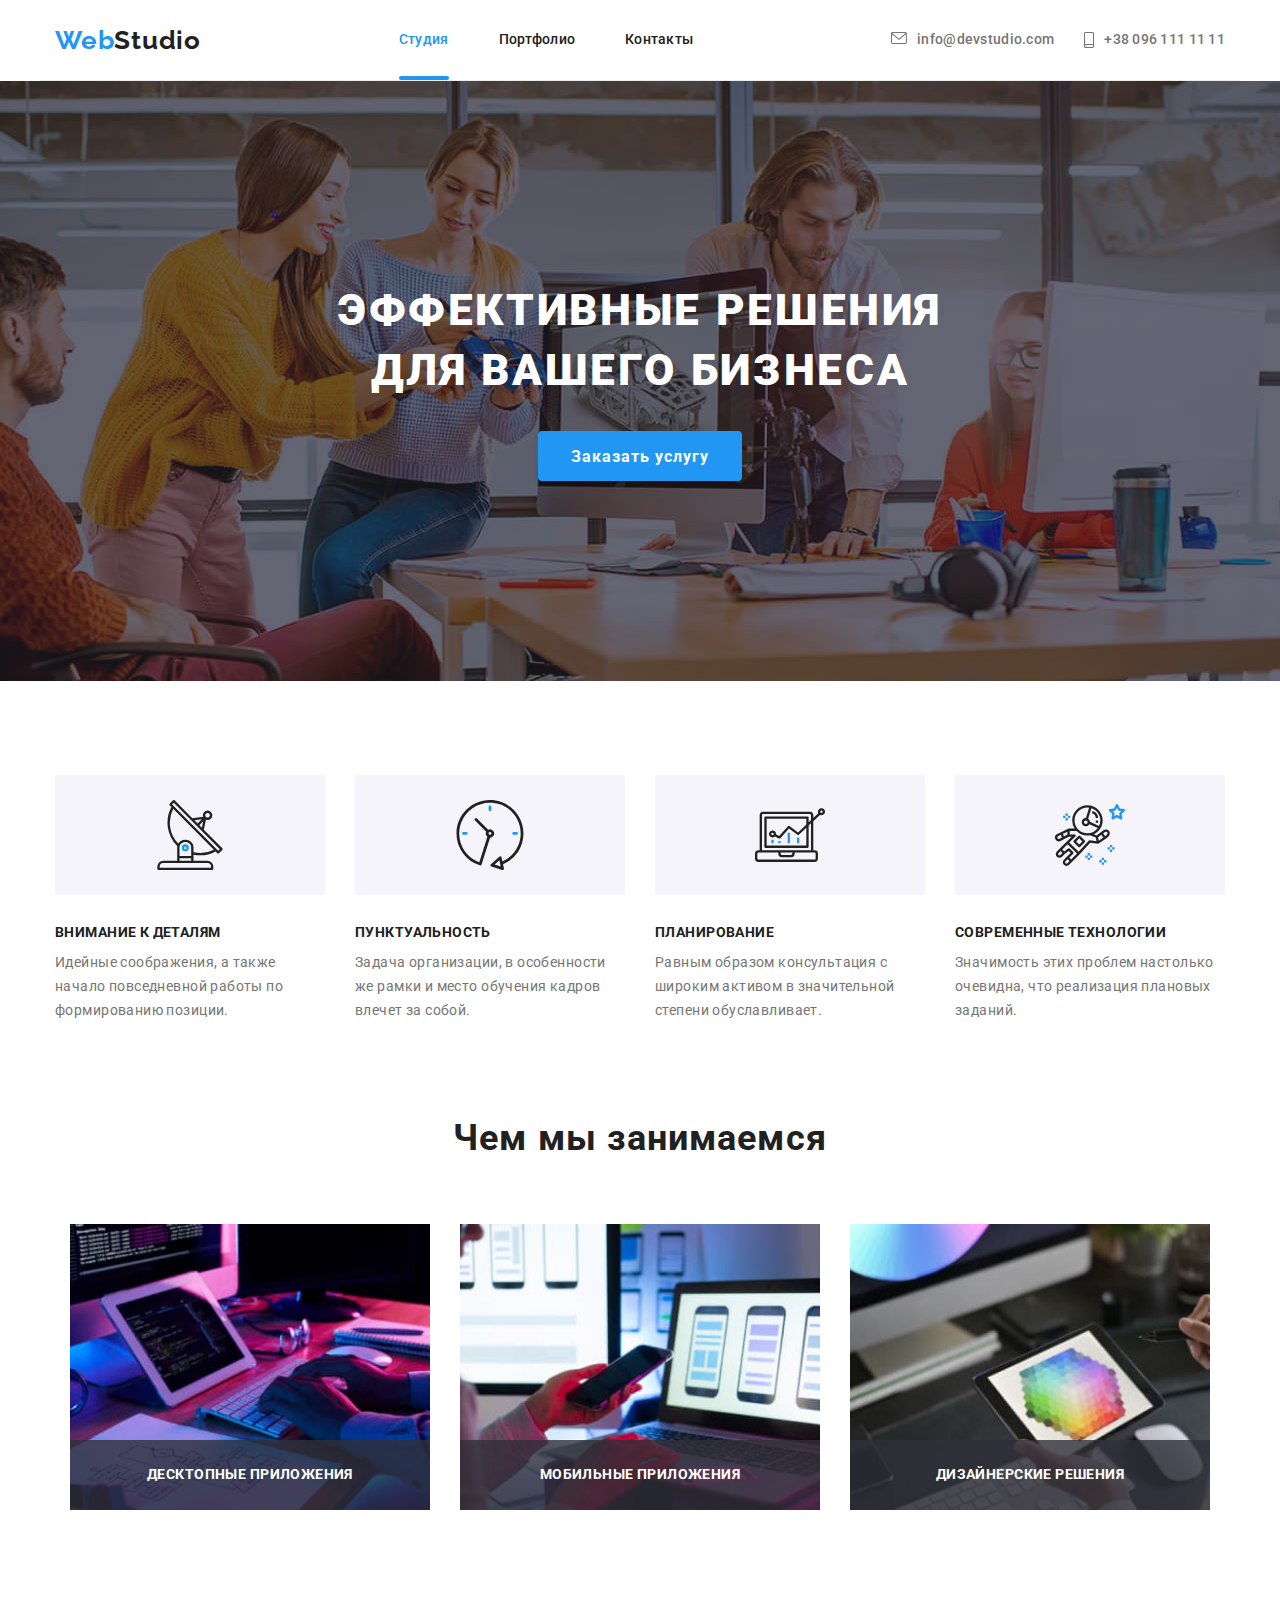
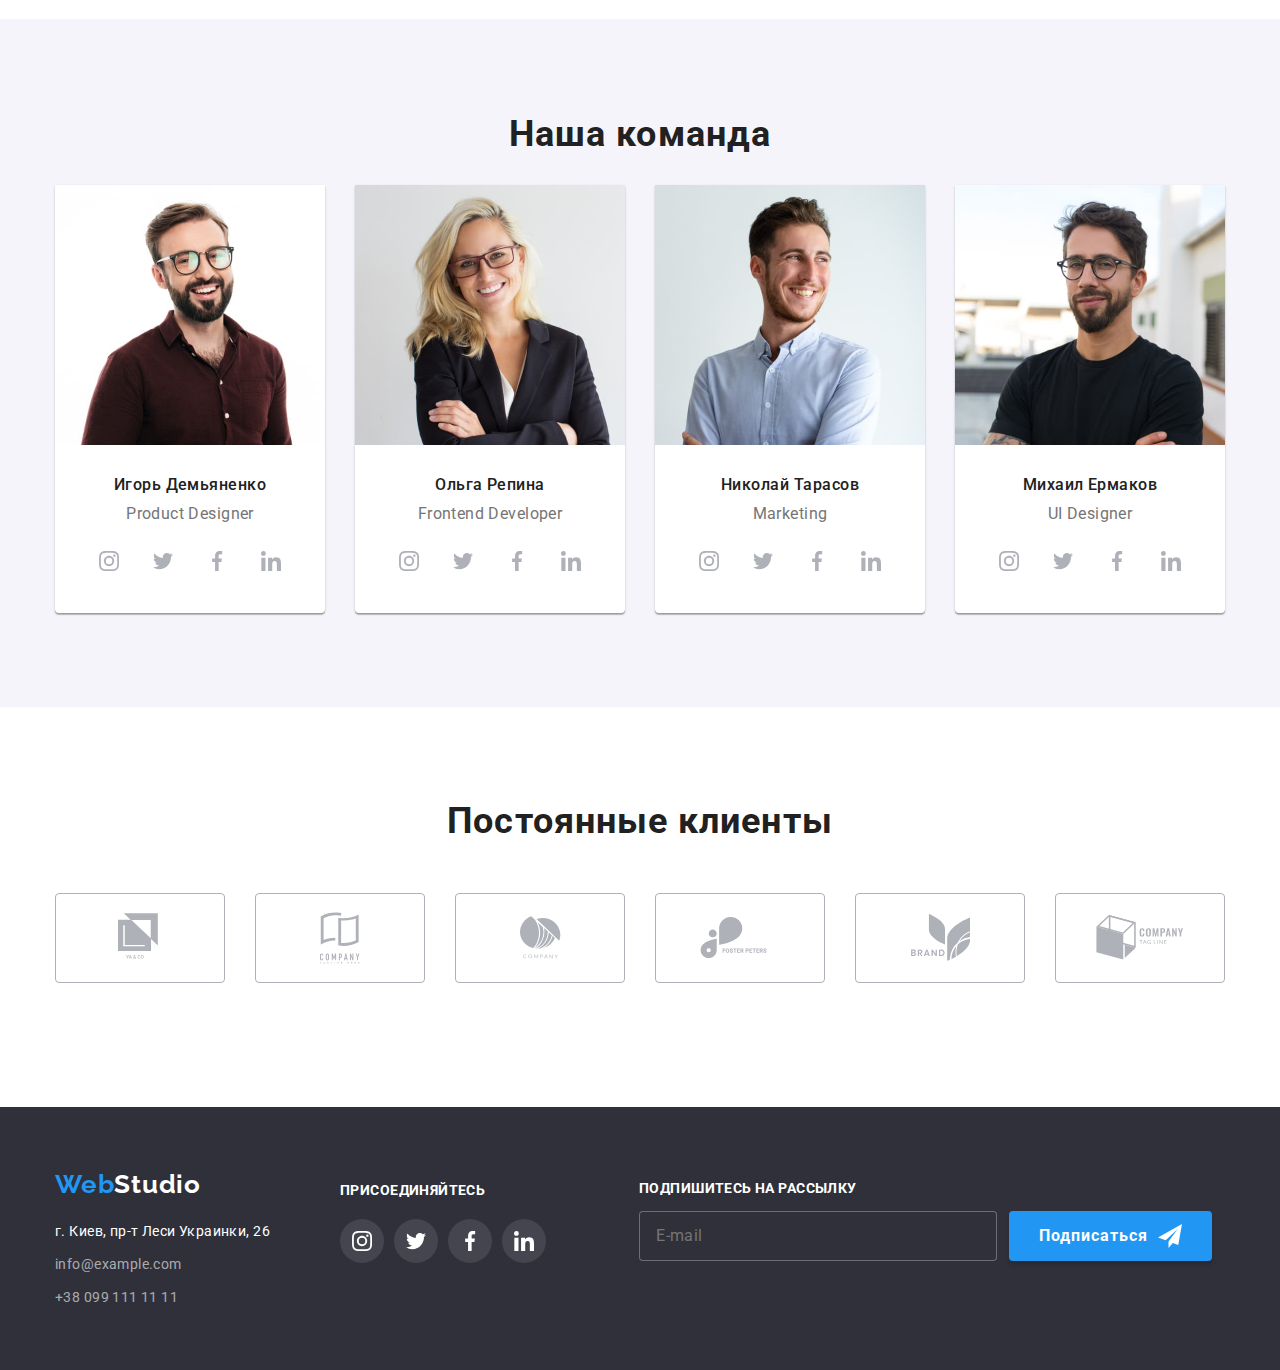
==== commit 1a09a97e: "hw8" ====
--- a/index.html
+++ b/index.html
@@ -213,24 +213,12 @@
                 <div class="container">
                     <h2 class="team__name">Наша команда</h2>
                     <ul class="team__link">
-                        <li class="team__card">
+                        <li class="team__card">                            
                             <picture>
-                                <img 
-                                srcset="                            
-                                ./photo/ourteam/1_1200img.jpg 270w, 
-                                ./photo/ourteam/1_1200img-1.jpg 540w,                                
-                                ./photo/ourteam/1_768.jpg 354w, 
-                                ./photo/ourteam/1_768img@2x.jpg 708w,
-                                ./photo/ourteam/1_480img.jpg 450w, 
-                                ./photo/ourteam/1_480img@2x.jpg 900w"                          
-                                src="./photo/ourteam/1_1200img.jpg" 
-                                alt="Игорь Демьяненко"   
-                                sizes="
-                                (min-width: 1200px) 15vw, 
-                                (min-width: 768px) 25vw, 
-                                (min-width: 480px) 50vw, 
-                                100vw"
-                            />
+                                <source srcset="./photo/ourteam/1_480img.jpg 1x, ./photo/ourteam/1_480img@2x.jpg 2x" media="(max-width: 767px)">
+                                <source srcset="./photo/ourteam/1_768img.jpg 1x, ./photo/ourteam/1_768img@2x.jpg 2x" media="(max-width: 1199px)">
+                                <source srcset="./photo/ourteam/1_1200img.jpg 1x, ./photo/ourteam/1_1200img@2x.jpg 2x" media="(min-width: 1200px)">
+                                <img src="./photo/ourteam/1_1200img.jpg" alt="Игорь Демьяненко">
                             </picture>
                             
                             <div class="team__padding">
@@ -268,24 +256,12 @@
                                 </ul>
                             </div>
                         </li>
-                        <li class="team__card">
+                        <li class="team__card">                            
                             <picture>
-                                <img 
-                                srcset="                            
-                                ./photo/ourteam/2_1200img.jpg 270w, 
-                                ./photo/ourteam/2_1200img-1.jpg 540w,                                
-                                ./photo/ourteam/2_768img.jpg 354w, 
-                                ./photo/ourteam/2_768img@2x.jpg 708w,
-                                ./photo/ourteam/2_480.jpg 450w, 
-                                ./photo/ourteam/2_480img@2x.jpg 900w"                          
-                                src="./photo/ourteam/2_1200img.jpg" 
-                                alt="Ольга Репина"   
-                                sizes="
-                                (min-width: 1200px) 15vw, 
-                                (min-width: 768px) 25vw, 
-                                (min-width: 480px) 50vw, 
-                                100vw"
-                            />
+                                <source srcset="./photo/ourteam/2_480img.jpg 1x, ./photo/ourteam/2_480img@2x.jpg 2x" media="(max-width: 767px)">
+                                <source srcset="./photo/ourteam/2_768img.jpg 1x, ./photo/ourteam/2_768img@2x.jpg 2x" media="(max-width: 1199px)">
+                                <source srcset="./photo/ourteam/2_1200img.jpg 1x, ./photo/ourteam/2_1200img@2x.jpg 2x" media="(min-width: 1200px)">
+                                <img src="./photo/ourteam/2_480img.jpg" alt="Ольга Репина">
                             </picture>
                             
                             <div class="team__padding">
@@ -323,26 +299,13 @@
                                 </ul>
                             </div>
                         </li>
-                        <li class="team__card">
+                        <li class="team__card">                            
                             <picture>
-                                <img 
-                                srcset="                            
-                                ./photo/ourteam/3_1200img.jpg 270w, 
-                                ./photo/ourteam/3_1200img-1.jpg 540w,                                
-                                ./photo/ourteam/3_768img.jpg 354w, 
-                                ./photo/ourteam/3_768img@2x.jpg 708w,
-                                ./photo/ourteam/3_480.jpg 450w, 
-                                ./photo/ourteam/3_480img@2x.jpg 900w"                          
-                                src="./photo/ourteam/3_1200img.jpg" 
-                                alt="Николай Тарасов"   
-                                sizes="
-                                (min-width: 1200px) 15vw, 
-                                (min-width: 768px) 25vw, 
-                                (min-width: 480px) 50vw, 
-                                100vw"
-                            />
-                            </picture>
-                            <!-- <img class="team__foto" src="./image/team_card_3.jpg" alt="img" width="270" height="260"> -->
+                                <source srcset="./photo/ourteam/3_480img.jpg 1x, ./photo/ourteam/3_480img@2x.jpg 2x" media="(max-width: 767px)">
+                                <source srcset="./photo/ourteam/3_768img.jpg 1x, ./photo/ourteam/3_768img@2x.jpg 2x" media="(max-width: 1199px)">
+                                <source srcset="./photo/ourteam/3_1200img.jpg 1x, ./photo/ourteam/3_1200img@2x.jpg 2x" media="(min-width: 1200px)">
+                                <img src="./photo/ourteam/3_480img.jpg" alt="Николай Тарасов">
+                            </picture>                            
                             <div class="team__padding">
                                 <h3 class="team__title">Николай Тарасов</h3>
                                 <p class="team__text">Marketing</p>
@@ -378,24 +341,12 @@
                                 </ul>
                             </div>
                         </li>
-                        <li class="team__card">
+                        <li class="team__card">                            
                             <picture>
-                                <img 
-                                srcset="                            
-                                ./photo/ourteam/4_1200img.jpg 270w, 
-                                ./photo/ourteam/4_1200img-1.jpg 540w,                                
-                                ./photo/ourteam/4_768img.jpg 354w, 
-                                ./photo/ourteam/4_768img@2x.jpg 708w,
-                                ./photo/ourteam/4_480.jpg 450w, 
-                                ./photo/ourteam/4_480img@2x.jpg 900w"                          
-                                src="./photo/ourteam/4_1200img.jpg" 
-                                alt="Михаил Ермаков"   
-                                sizes="
-                                (min-width: 1200px) 15vw, 
-                                (min-width: 768px) 25vw, 
-                                (min-width: 480px) 50vw, 
-                                100vw"
-                            />
+                                <source srcset="./photo/ourteam/4_480img.jpg 1x, ./photo/ourteam/4_480img@2x.jpg 2x" media="(max-width: 767px)">
+                                <source srcset="./photo/ourteam/4_768img.jpg 1x, ./photo/ourteam/4_768img@2x.jpg 2x" media="(max-width: 1199px)">
+                                <source srcset="./photo/ourteam/4_1200img.jpg 1x, ./photo/ourteam/4_1200img@2x.jpg 2x" media="(min-width: 1200px)">
+                                <img src="./photo/ourteam/4_480img.jpg" alt="Михаил Ермаков">
                             </picture>
                             
                             <div class="team__padding">
--- a/css/main.min.css
+++ b/css/main.min.css
@@ -1,2 +1,2 @@
-ul{padding:0;margin:0;list-style:none}a{text-decoration:none}img{display:block;max-width:100%}section{padding-top:60px;font-weight:400;font-size:14px;line-height:1.71;letter-spacing:0.03em}@media screen and (min-width: 768px){section{padding:60px 0}}@media screen and (min-width: 1200px){section{padding:94px 0}}button{cursor:pointer}.page{color:#757575;background-color:#fff;font-family:Roboto,sans-serif}.container{margin-left:auto;margin-right:auto;padding-left:15px;padding-right:15px}@media screen and (min-width: 480px){.container{width:480px}}@media screen and (min-width: 768px){.container{width:768px}}@media screen and (min-width: 1200px){.container{width:1200px}}.logo{display:block;padding:16px 0;color:#2196f3;font-family:Raleway,sans-serif;font-weight:700;font-size:26px;line-height:1.19;letter-spacing:0.03em}@media screen and (min-width: 768px){.logo{padding:26px 0;font-size:24px;line-height:1.16}}@media screen and (min-width: 1200px){.logo{padding:0;font-size:26px;line-height:1.19}}.page-header{position:relative}.main{border-bottom:1px solid #ececec}.com{display:-webkit-box;display:-ms-flexbox;display:flex;-webkit-box-align:center;-ms-flex-align:center;align-items:center;-webkit-box-pack:justify;-ms-flex-pack:justify;justify-content:space-between}@media screen and (max-width: 1199px){.com{min-height:60px}}.header-logo{color:#212121}.menu-button{display:-webkit-inline-box;display:-ms-inline-flexbox;display:inline-flex;margin:0;padding:0;border:none;background-color:transparent}.menu-button:focus,.menu-button:hover{color:#2196f3}@media screen and (min-width: 768px){.menu-button{display:none}}.icon-menu{display:none}.is-open .icon-close{display:none}.is-open .icon-menu{display:block}@media screen and (max-width: 767px){.menu-conteiner{z-index:1;display:none;text-align:center;background-color:#fff;padding-bottom:60px;position:absolute;width:100%;top:100%;left:0;height:393px}}.menu-conteiner.is-open{display:block}@media screen and (min-width: 768px){.menu-conteiner{display:contents}}.navigations,.contacts{height:50px;width:50px}.siteNav{padding:60px 0}@media screen and (min-width: 768px){.siteNav{display:-webkit-box;display:-ms-flexbox;display:flex;padding:0;-webkit-box-align:center;-ms-flex-align:center;align-items:center}}@media screen and (min-width: 768px){.siteNav__item{padding:0}}.siteNav__item:not(:last-child){padding-bottom:40px}@media screen and (min-width: 768px){.siteNav__item:not(:last-child){padding-bottom:0;margin-right:50px}}.siteNav__link{position:relative;font-weight:500;font-size:18px;line-height:1.16;text-align:center;letter-spacing:0.02em;color:#212121;-webkit-transition:color 250ms cubic-bezier(0.4, 0, 0.2, 1);transition:color 250ms cubic-bezier(0.4, 0, 0.2, 1)}.siteNav__link:focus,.siteNav__link:hover{color:#2196f3}@media screen and (min-width: 768px){.siteNav__link{display:block;font-size:14px;line-height:1.14}}.siteNav__link--active{color:#2196f3}.siteNav__link--active::after{content:'';display:-webkit-box;display:-ms-flexbox;display:flex;position:absolute;width:100%;height:4px;top:30px;left:0;border-radius:2px;background-color:#2196f3}@media screen and (min-width: 768px){.siteNav__link--active::after{top:44px}}@media screen and (min-width: 768px){.authNav{display:block}}@media screen and (min-width: 1200px){.authNav{display:-webkit-inline-box;display:-ms-inline-flexbox;display:inline-flex}}.authNav__item:not(:last-child){margin-bottom:16px}@media screen and (min-width: 768px){.authNav__item:not(:last-child){margin-bottom:10px}}@media screen and (min-width: 1200px){.authNav__item:not(:last-child){margin:0;margin-right:30px}}.authNav__dispatch{font-size:18px;line-height:1.16;font-weight:500;font-style:normal;color:#757575;letter-spacing:0.02em;-webkit-transition:color 250ms cubic-bezier(0.4, 0, 0.2, 1);transition:color 250ms cubic-bezier(0.4, 0, 0.2, 1)}.authNav__dispatch:focus,.authNav__dispatch:hover{color:#2196f3}@media screen and (min-width: 768px){.authNav__dispatch{font-size:12px;line-height:1.16}}@media screen and (min-width: 1200px){.authNav__dispatch{display:-webkit-inline-box;display:-ms-inline-flexbox;display:inline-flex;padding:32px 0;font-size:14px;line-height:1.14}}.authNav__icon{margin-right:10px;fill:currentColor}.svg-menu{fill:currentColor}.backdrop.hidden{visibility:hidden;opacity:0;pointer-events:none}.backdrop{position:fixed;width:100%;height:100%;background-color:rgba(0,0,0,0.2);opacity:1;visibility:visible;left:50%;top:50%;-webkit-transform:translate(-50%, -50%);transform:translate(-50%, -50%);-webkit-transition:opacity 250ms cubic-bezier(0.4, 0, 0.2, 1),visibility 250ms cubic-bezier(0.4, 0, 0.2, 1);transition:opacity 250ms cubic-bezier(0.4, 0, 0.2, 1),visibility 250ms cubic-bezier(0.4, 0, 0.2, 1)}.modal{position:absolute;max-width:450px;height:609px;width:100%;left:50%;top:50%;-webkit-transform:translate(-50%, -50%);transform:translate(-50%, -50%);border-radius:4px;-webkit-transition:250ms cubic-bezier(0.4, 0, 0.2, 1);transition:250ms cubic-bezier(0.4, 0, 0.2, 1);-webkit-box-shadow:0px 1px 3px rgba(0,0,0,0.12),0px 1px 1px rgba(0,0,0,0.14),0px 2px 1px rgba(0,0,0,0.2);box-shadow:0px 1px 3px rgba(0,0,0,0.12),0px 1px 1px rgba(0,0,0,0.14),0px 2px 1px rgba(0,0,0,0.2);background:#fff}@media screen and (min-width: 1200px){.modal{max-width:528px;height:581px}}.modal__form{display:-webkit-box;display:-ms-flexbox;display:flex;-webkit-box-orient:vertical;-webkit-box-direction:normal;-ms-flex-flow:column;flex-flow:column;margin:0 40px;margin-bottom:30px}@media screen and (min-width: 1200px){.modal__form{margin-bottom:0}}.modal__details{margin:40px 0 12px;font-weight:700;font-size:20px;line-height:1.5;text-align:center;letter-spacing:0.03em;color:#212121}@media screen and (min-width: 1200px){.modal__details{line-height:1.15}}.modal__button{width:30px;height:30px;margin:8px 8px 0 0;background-color:#fff;border-radius:50%;border:1px solid rgba(0,0,0,0.1);position:absolute;top:8px;right:8px;-webkit-transition:fill 250ms cubic-bezier(0.4, 0, 0.2, 1);transition:fill 250ms cubic-bezier(0.4, 0, 0.2, 1)}.modal__button:hover,.modal__button:focus{fill:#2196f3}.modal__labels{display:block;position:relative;margin-bottom:10px;-webkit-transition:fill 250ms cubic-bezier(0.4, 0, 0.2, 1);transition:fill 250ms cubic-bezier(0.4, 0, 0.2, 1)}.modal__labels:focus-within .modal__icon{fill:#2196f3}.modal__input{width:100%;padding:11px 0 11px 12px;border:1px solid rgba(33,33,33,0.2);-webkit-box-sizing:border-box;box-sizing:border-box;border-radius:4px;-webkit-transition:border 250ms cubic-bezier(0.4, 0, 0.2, 1);transition:border 250ms cubic-bezier(0.4, 0, 0.2, 1);outline:none}.modal__input:focus{border:1px solid #2196f3}.modal__icon{position:absolute;top:50%;left:11px}.modal__span{display:-webkit-box;display:-ms-flexbox;display:flex;font-weight:400;padding-bottom:4px;font-size:12px;line-height:1.17;letter-spacing:0.01em;color:#757575}.modal__comment{outline:none;-webkit-transition:border 250ms cubic-bezier(0.4, 0, 0.2, 1);transition:border 250ms cubic-bezier(0.4, 0, 0.2, 1);resize:none;padding:12px 16px;width:100%;height:120px;left:576px;top:518px;border:1px solid rgba(33,33,33,0.2);-webkit-box-sizing:border-box;box-sizing:border-box;border-radius:4px;font-weight:400;font-size:12px;line-height:14px;letter-spacing:0.01em;color:rgba(117,117,117,0.5)}.modal__comment:focus{border:1px solid #2196f3}@media screen and (min-width: 1200px){.checkbox__label{display:-webkit-inline-box;display:-ms-inline-flexbox;display:inline-flex;-webkit-box-align:center;-ms-flex-align:center;align-items:center}}.checkbox__input{-webkit-appearance:none;position:absolute;width:1px;height:1px;margin:-1px;border:0;padding:0;clip:rect(0 0 0 0);overflow:hidden}.checkbox__svg::before{content:'';display:inline-block;margin-right:7px;height:15px;width:16px;border:2px solid #212121;border-radius:2px;-webkit-transition:-webkit-transform 250ms linear;transition:-webkit-transform 250ms linear;transition:transform 250ms linear;transition:transform 250ms linear, -webkit-transform 250ms linear}.checkbox__input:checked+.checkbox__svg::before{background-color:#2196f3;background-image:url("../image/icon.svg");border-color:#2196f3;background-origin:border-box;background-size:contain;background-position:center;background-repeat:no-repeat;border:1px solid transparent}.checkbox__contract{font-weight:400;font-size:12px;line-height:1.16;letter-spacing:0.03em;-webkit-text-decoration-line:underline;text-decoration-line:underline;color:#2196f3}@media screen and (min-width: 1200px){.checkbox__contract{font-size:14px;line-height:1.71}}.checkbox__consent{font-weight:400;font-size:12px;line-height:1.17;letter-spacing:0.03em;color:#757575}@media screen and (min-width: 1200px){.checkbox__consent{font-size:14px;line-height:1.71}}.button{display:inline-block;border-radius:4px;min-width:200px;height:50px;border:1px solid transparent;color:#fff;background:#2196f3;-webkit-box-shadow:0px 4px 4px rgba(0,0,0,0.15);box-shadow:0px 4px 4px rgba(0,0,0,0.15);font-weight:700;font-size:16px;line-height:1.87;-webkit-box-align:center;-ms-flex-align:center;align-items:center;text-align:center;letter-spacing:0.06em}.button--hero{padding:10px 32px}.button--form{padding:10px 56px}@media screen and (min-width: 1200px){.button--form{margin:30px 163px 40px 165px}}.button--subscription{display:-webkit-inline-box;display:-ms-inline-flexbox;display:inline-flex;padding:10px 29px}@media screen and (min-width: 1200px){.button--subscription{margin-left:12px}}.hero{margin-left:auto;margin-right:auto;padding:118px 60px;text-align:center;background-color:#2f303a;background-repeat:no-repeat;background-position:center;background-image:-webkit-gradient(linear, left top, right top, from(rgba(47,48,58,0.4)), to(rgba(47,48,58,0.4))),url("../photo/bg/bg_img480.jpg");background-image:linear-gradient(to right, rgba(47,48,58,0.4), rgba(47,48,58,0.4)),url("../photo/bg/bg_img480.jpg")}@media (-webkit-min-device-pixel-ratio: 2), (min-resolution: 2dppx){.hero{background-image:-webkit-gradient(linear, left top, right top, from(rgba(47,48,58,0.4)), to(rgba(47,48,58,0.4))),url("../photo/bg/bg_img@2x480.jpg");background-image:linear-gradient(to right, rgba(47,48,58,0.4), rgba(47,48,58,0.4)),url("../photo/bg/bg_img@2x480.jpg")}}@media screen and (min-width: 768px){.hero{padding:118px 204px;background-image:-webkit-gradient(linear, left top, right top, from(rgba(47,48,58,0.4)), to(rgba(47,48,58,0.4))),url("../photo/bg/bg_img768.jpg");background-image:linear-gradient(to right, rgba(47,48,58,0.4), rgba(47,48,58,0.4)),url("../photo/bg/bg_img768.jpg")}}@media screen and (min-width: 768px) and (-webkit-min-device-pixel-ratio: 2), screen and (min-width: 768px) and (min-resolution: 2dppx){.hero{background-image:-webkit-gradient(linear, left top, right top, from(rgba(47,48,58,0.4)), to(rgba(47,48,58,0.4))),url("../photo/bg/bg_img@2x768.jpg");background-image:linear-gradient(to right, rgba(47,48,58,0.4), rgba(47,48,58,0.4)),url("../photo/bg/bg_img@2x768.jpg")}}@media screen and (min-width: 1200px){.hero{padding:200px 0;background-image:-webkit-gradient(linear, left top, right top, from(rgba(47,48,58,0.4)), to(rgba(47,48,58,0.4))),url("../photo/bg/bg_Img1600.jpg");background-image:linear-gradient(to right, rgba(47,48,58,0.4), rgba(47,48,58,0.4)),url("../photo/bg/bg_Img1600.jpg")}}@media screen and (min-width: 1200px) and (-webkit-min-device-pixel-ratio: 2), screen and (min-width: 1200px) and (min-resolution: 2dppx){.hero{background-image:-webkit-gradient(linear, left top, right top, from(rgba(47,48,58,0.4)), to(rgba(47,48,58,0.4))),url("../photo/bg/bg_Img@2x1600.jpg");background-image:linear-gradient(to right, rgba(47,48,58,0.4), rgba(47,48,58,0.4)),url("../photo/bg/bg_Img@2x1600.jpg")}}.hero-title{margin:0 0 30px;color:#fff;font-weight:900;font-size:26px;line-height:1.62;letter-spacing:0.06em;text-transform:uppercase}@media screen and (min-width: 1200px){.hero-title{font-size:44px;line-height:1.36}}@media screen and (min-width: 768px){.features{display:-webkit-box;display:-ms-flexbox;display:flex;-ms-flex-wrap:wrap;flex-wrap:wrap;margin:-15px}}.features__kind{margin-bottom:30px}@media screen and (min-width: 768px){.features__kind{width:calc((100% - 15px * 4) / 2);margin:15px}}@media screen and (min-width: 1200px){.features__kind{margin:15px;width:calc((100% - 15px * 8) / 4)}}.features__icon{text-align:center;padding:25px 190px;margin-bottom:30px;height:120px;background-color:#f5f4fa;background-repeat:no-repeat;background-position:center}@media screen and (min-width: 768px){.features__icon{padding:25px 100px}}@media screen and (min-width: 1200px){.features__icon{padding:25px 100px;width:270px}}.features__title{margin-top:0;margin-bottom:10px;color:#212121;background-color:#fff;font-weight:700;font-size:14px;line-height:1.14;letter-spacing:0.03em;text-transform:uppercase;text-align:center}@media screen and (min-width: 768px){.features__title{text-align:start}}.features__text{margin-top:0;margin-bottom:0}.work{display:none}@media screen and (min-width: 1200px){.work{display:block;padding:0 0 94px}}.work-title{margin-top:0;margin-bottom:50px;color:#212121;font-weight:700;font-size:36px;line-height:1.17;text-align:center;letter-spacing:0.03em}.kinds{display:-webkit-box;display:-ms-flexbox;display:flex}@media screen and (max-width: 1199px){.kinds{-ms-flex-wrap:wrap;flex-wrap:wrap}}.kinds__foto{position:relative;width:calc((100% - 6 * 15px) / 3);margin:15px}.kinds__text{position:absolute;margin:0;width:100%;bottom:0;left:0;padding:27px 15px;font-weight:700;font-size:14px;line-height:1.14;text-align:center;letter-spacing:0.03em;text-transform:uppercase;color:#fff;background-color:rgba(47,48,58,0.8)}.team{padding:60px 0;color:#757575;background:#f5f4fa}@media screen and (min-width: 1200px){.team{padding:94px 0}}.team h2,h3{color:#212121;font-weight:700;font-size:28px;line-height:1.17;letter-spacing:0.03em}@media screen and (min-width: 1200px){.team h2,h3{font-size:36px}}.team__name{margin-top:0;margin-bottom:30px;text-align:center}.team__link{display:-webkit-box;display:-ms-flexbox;display:flex;-ms-flex-wrap:wrap;flex-wrap:wrap}@media screen and (min-width: 768px){.team__link{margin:-15px}}.team__card{margin:auto;text-align:center;-webkit-box-shadow:0px 1px 3px rgba(0,0,0,0.12),0px 1px 1px rgba(0,0,0,0.14),0px 2px 1px rgba(0,0,0,0.2);box-shadow:0px 1px 3px rgba(0,0,0,0.12),0px 1px 1px rgba(0,0,0,0.14),0px 2px 1px rgba(0,0,0,0.2);border-radius:0px 0px 4px 4px;background:#fff}@media screen and (min-width: 768px){.team__card{margin:15px;width:calc((100% - 15px * 4) / 2)}}@media screen and (min-width: 1200px){.team__card{width:calc((100% - 15px * 8) / 4)}}@media screen and (max-width: 480px){.team__card:not(:last-child){margin-bottom:30px}}.team__foto{padding:0;margin:0;margin:auto}.team__padding{padding:30px 122px 24px 122px}@media screen and (min-width: 768px){.team__padding{padding:30px 74px 24px 74px}}@media screen and (min-width: 1200px){.team__padding{padding:30px 32px}}.team__title{margin:0;margin-bottom:10px;font-weight:500;font-size:16px;line-height:1.19;letter-spacing:0.03em}.team__text{margin:0;margin-bottom:16px;font-size:16px;line-height:1.19;text-align:center}.network{display:-webkit-box;display:-ms-flexbox;display:flex;width:206px}.footer{margin:auto}.network__margin:not(:last-child){margin-right:10px}.network__svg{fill:currentColor}.network__icon{display:-webkit-box;display:-ms-flexbox;display:flex;-webkit-box-align:center;-ms-flex-align:center;align-items:center;-webkit-box-pack:center;-ms-flex-pack:center;justify-content:center;border:none;border-radius:50%;color:#afb1b8;width:44px;height:44px;-webkit-transition:color 250ms cubic-bezier(0.4, 0, 0.2, 1),background-color 250ms cubic-bezier(0.4, 0, 0.2, 1);transition:color 250ms cubic-bezier(0.4, 0, 0.2, 1),background-color 250ms cubic-bezier(0.4, 0, 0.2, 1)}.network__icon:hover{background-color:#2196f3;color:#fff}.back{color:#fff;background:rgba(255,255,255,0.1)}.kliyenty__title{margin-top:0;margin-bottom:30px;color:#212121;text-align:center;font-weight:700;font-size:28px;line-height:1.17;letter-spacing:0.03em}@media screen and (min-width: 1200px){.kliyenty__title{margin-bottom:50px;font-size:36px;line-height:1.16}}.kliyenty__picture{display:-webkit-inline-box;display:-ms-inline-flexbox;display:inline-flex;padding:0;width:210px;height:90px;border-radius:4px;border:1px solid #afb1b8;fill:#afb1b8;-webkit-transition:border 250ms cubic-bezier(0.4, 0, 0.2, 1),fill 250ms cubic-bezier(0.4, 0, 0.2, 1);transition:border 250ms cubic-bezier(0.4, 0, 0.2, 1),fill 250ms cubic-bezier(0.4, 0, 0.2, 1)}.kliyenty__picture:hover{border:1px solid #2196f3;fill:#2196f3}@media screen and (min-width: 768px){.kliyenty__picture{width:226px}}@media screen and (min-width: 1200px){.kliyenty__picture{width:170px}}.kliyenty__list{margin-bottom:30px}@media screen and (min-width: 1200px){.kliyenty__list:not(:last-child){margin-right:30px}}.kliyenty__scroll{display:-webkit-box;display:-ms-flexbox;display:flex;-ms-flex-wrap:wrap;flex-wrap:wrap;text-align:center;-webkit-box-pack:justify;-ms-flex-pack:justify;justify-content:space-between}.kliyenty__svg{margin:auto}.navi{padding:60px 0;background:#2f303a}@media screen and (max-width: 1199px){.foot{text-align:center}}@media screen and (min-width: 1200px){.foot{display:-webkit-box;display:-ms-flexbox;display:flex;-webkit-box-align:baseline;-ms-flex-align:baseline;align-items:baseline}}.logo-footer{color:#fff;padding:0}.cell{font-weight:400;font-size:14px;line-height:1.71;letter-spacing:0.03em}@media screen and (min-width: 1200px){.cell{text-align:left}}.cell__group{font-style:normal;color:rgba(255,255,255,0.6)}.cell__address{font-style:normal;color:#fff}.cell__direction{margin:20px 0 9px}.cell__dispatch:not(:last-child){margin-bottom:9px}.social{margin:60px 0;color:#fff;font-weight:700;font-size:14px;line-height:1.14;letter-spacing:0.03em;text-transform:uppercase}@media screen and (min-width: 768px){.social{margin:0}}@media screen and (min-width: 1200px){.social{margin-left:70px}}.social-text{margin-bottom:20px}@media screen and (min-width: 768px){.subscription{margin-top:60px}}@media screen and (min-width: 1200px){.subscription{margin:0;margin-left:93px}}.subscription__text{font-weight:700;font-size:14px;line-height:1.14;letter-spacing:0.03em;text-transform:uppercase;color:#fff}.subscription__form{color:rgba(255,255,255,0.6);background:#2f303a;border-radius:4px}@media screen and (min-width: 1200px){.subscription__form{display:-webkit-inline-box;display:-ms-inline-flexbox;display:inline-flex}}.subscription__mail{resize:none;margin-bottom:20px;padding:15px 0 15px 16px;width:100%;height:50px;font-weight:400;font-size:16px;line-height:1.87;letter-spacing:0.03em;-webkit-box-align:center;-ms-flex-align:center;align-items:center;color:rgba(255,255,255,0.6);background:#2f303a;border:1px solid rgba(255,255,255,0.3);border-radius:4px}@media screen and (min-width: 768px){.subscription__mail{display:-webkit-box;display:-ms-flexbox;display:flex;margin:auto;margin-bottom:20px;width:450px}}@media screen and (min-width: 1200px){.subscription__mail{width:358px}}.subscription__svg{margin-left:10px;fill:#fff}@media screen and (min-width: 480px){.pad{text-align:center;padding:0}}@media screen and (min-width: 1200px){.pad{text-align:left}}@media screen and (min-width: 768px) and (max-width: 1199px){.footer-logo{display:-webkit-box;display:-ms-flexbox;display:flex;-ms-flex-pack:distribute;justify-content:space-around}}@media screen and (min-width: 1200px){.footer-logo{display:-webkit-box;display:-ms-flexbox;display:flex}}
+ul{padding:0;margin:0;list-style:none}a{text-decoration:none}img{display:block;max-width:100%}section{padding-top:60px;font-weight:400;font-size:14px;line-height:1.71;letter-spacing:0.03em}@media screen and (min-width: 768px){section{padding:60px 0}}@media screen and (min-width: 1200px){section{padding:94px 0}}button{cursor:pointer}.page{color:#757575;background-color:#fff;font-family:Roboto,sans-serif}.container{margin-left:auto;margin-right:auto;padding-left:15px;padding-right:15px}@media screen and (min-width: 480px){.container{width:480px}}@media screen and (min-width: 768px){.container{width:768px}}@media screen and (min-width: 1200px){.container{width:1200px}}.logo{display:block;padding:16px 0;color:#2196f3;font-family:Raleway,sans-serif;font-weight:700;font-size:26px;line-height:1.19;letter-spacing:0.03em}@media screen and (min-width: 768px){.logo{padding:26px 0;font-size:24px;line-height:1.16}}@media screen and (min-width: 1200px){.logo{padding:0;font-size:26px;line-height:1.19}}.page-header{position:relative}.main{border-bottom:1px solid #ececec}.com{display:-webkit-box;display:-ms-flexbox;display:flex;-webkit-box-align:center;-ms-flex-align:center;align-items:center;-webkit-box-pack:justify;-ms-flex-pack:justify;justify-content:space-between}@media screen and (max-width: 1199px){.com{min-height:60px}}.header-logo{color:#212121}.menu-button{display:-webkit-inline-box;display:-ms-inline-flexbox;display:inline-flex;margin:0;padding:0;border:none;background-color:transparent}.menu-button:focus,.menu-button:hover{color:#2196f3}@media screen and (min-width: 768px){.menu-button{display:none}}.icon-menu{display:none}.is-open .icon-close{display:none}.is-open .icon-menu{display:block}@media screen and (max-width: 767px){.menu-conteiner{z-index:1;display:none;text-align:center;background-color:#fff;padding-bottom:60px;position:absolute;width:100%;top:100%;left:0;height:393px}}.menu-conteiner.is-open{display:block}@media screen and (min-width: 768px){.menu-conteiner{display:contents}}.navigations,.contacts{height:50px;width:50px}.siteNav{padding:60px 0}@media screen and (min-width: 768px){.siteNav{display:-webkit-box;display:-ms-flexbox;display:flex;padding:0;-webkit-box-align:center;-ms-flex-align:center;align-items:center}}@media screen and (min-width: 768px){.siteNav__item{padding:0}}.siteNav__item:not(:last-child){padding-bottom:40px}@media screen and (min-width: 768px){.siteNav__item:not(:last-child){padding-bottom:0;margin-right:50px}}.siteNav__link{position:relative;font-weight:500;font-size:18px;line-height:1.16;text-align:center;letter-spacing:0.02em;color:#212121;-webkit-transition:color 250ms cubic-bezier(0.4, 0, 0.2, 1);transition:color 250ms cubic-bezier(0.4, 0, 0.2, 1)}.siteNav__link:focus,.siteNav__link:hover{color:#2196f3}@media screen and (min-width: 768px){.siteNav__link{display:block;font-size:14px;line-height:1.14}}.siteNav__link--active{color:#2196f3}.siteNav__link--active::after{content:'';display:-webkit-box;display:-ms-flexbox;display:flex;position:absolute;width:100%;height:4px;top:30px;left:0;border-radius:2px;background-color:#2196f3}@media screen and (min-width: 768px){.siteNav__link--active::after{top:44px}}@media screen and (min-width: 768px){.authNav{display:block}}@media screen and (min-width: 1200px){.authNav{display:-webkit-inline-box;display:-ms-inline-flexbox;display:inline-flex}}.authNav__item:not(:last-child){margin-bottom:16px}@media screen and (min-width: 768px){.authNav__item:not(:last-child){margin-bottom:10px}}@media screen and (min-width: 1200px){.authNav__item:not(:last-child){margin:0;margin-right:30px}}.authNav__dispatch{font-size:18px;line-height:1.16;font-weight:500;font-style:normal;color:#757575;letter-spacing:0.02em;-webkit-transition:color 250ms cubic-bezier(0.4, 0, 0.2, 1);transition:color 250ms cubic-bezier(0.4, 0, 0.2, 1)}.authNav__dispatch:focus,.authNav__dispatch:hover{color:#2196f3}@media screen and (min-width: 768px){.authNav__dispatch{font-size:12px;line-height:1.16}}@media screen and (min-width: 1200px){.authNav__dispatch{display:-webkit-inline-box;display:-ms-inline-flexbox;display:inline-flex;padding:32px 0;font-size:14px;line-height:1.14}}.authNav__icon{margin-right:10px;fill:currentColor}.svg-menu{fill:currentColor}.backdrop.hidden{visibility:hidden;opacity:0;pointer-events:none}.backdrop{position:fixed;width:100%;height:100%;background-color:rgba(0,0,0,0.2);opacity:1;visibility:visible;left:50%;top:50%;-webkit-transform:translate(-50%, -50%);transform:translate(-50%, -50%);-webkit-transition:opacity 250ms cubic-bezier(0.4, 0, 0.2, 1),visibility 250ms cubic-bezier(0.4, 0, 0.2, 1);transition:opacity 250ms cubic-bezier(0.4, 0, 0.2, 1),visibility 250ms cubic-bezier(0.4, 0, 0.2, 1)}.modal{position:absolute;max-width:450px;height:609px;width:100%;left:50%;top:50%;-webkit-transform:translate(-50%, -50%);transform:translate(-50%, -50%);border-radius:4px;-webkit-transition:250ms cubic-bezier(0.4, 0, 0.2, 1);transition:250ms cubic-bezier(0.4, 0, 0.2, 1);-webkit-box-shadow:0px 1px 3px rgba(0,0,0,0.12),0px 1px 1px rgba(0,0,0,0.14),0px 2px 1px rgba(0,0,0,0.2);box-shadow:0px 1px 3px rgba(0,0,0,0.12),0px 1px 1px rgba(0,0,0,0.14),0px 2px 1px rgba(0,0,0,0.2);background:#fff}@media screen and (min-width: 1200px){.modal{max-width:528px;height:581px}}.modal__form{display:-webkit-box;display:-ms-flexbox;display:flex;-webkit-box-orient:vertical;-webkit-box-direction:normal;-ms-flex-flow:column;flex-flow:column;margin:0 40px;margin-bottom:30px}@media screen and (min-width: 1200px){.modal__form{margin-bottom:0}}.modal__details{margin:40px 0 12px;font-weight:700;font-size:20px;line-height:1.5;text-align:center;letter-spacing:0.03em;color:#212121}@media screen and (min-width: 1200px){.modal__details{line-height:1.15}}.modal__button{width:30px;height:30px;margin:8px 8px 0 0;background-color:#fff;border-radius:50%;border:1px solid rgba(0,0,0,0.1);position:absolute;top:8px;right:8px;-webkit-transition:fill 250ms cubic-bezier(0.4, 0, 0.2, 1);transition:fill 250ms cubic-bezier(0.4, 0, 0.2, 1)}.modal__button:hover,.modal__button:focus{fill:#2196f3}.modal__labels{display:block;position:relative;margin-bottom:10px;-webkit-transition:fill 250ms cubic-bezier(0.4, 0, 0.2, 1);transition:fill 250ms cubic-bezier(0.4, 0, 0.2, 1)}.modal__labels:focus-within .modal__icon{fill:#2196f3}.modal__input{width:100%;padding:11px 0 11px 12px;border:1px solid rgba(33,33,33,0.2);-webkit-box-sizing:border-box;box-sizing:border-box;border-radius:4px;-webkit-transition:border 250ms cubic-bezier(0.4, 0, 0.2, 1);transition:border 250ms cubic-bezier(0.4, 0, 0.2, 1);outline:none}.modal__input:focus{border:1px solid #2196f3}.modal__icon{position:absolute;top:50%;left:11px}.modal__span{display:-webkit-box;display:-ms-flexbox;display:flex;font-weight:400;padding-bottom:4px;font-size:12px;line-height:1.17;letter-spacing:0.01em;color:#757575}.modal__comment{outline:none;-webkit-transition:border 250ms cubic-bezier(0.4, 0, 0.2, 1);transition:border 250ms cubic-bezier(0.4, 0, 0.2, 1);resize:none;padding:12px 16px;width:100%;height:120px;left:576px;top:518px;border:1px solid rgba(33,33,33,0.2);-webkit-box-sizing:border-box;box-sizing:border-box;border-radius:4px;font-weight:400;font-size:12px;line-height:14px;letter-spacing:0.01em;color:rgba(117,117,117,0.5)}.modal__comment:focus{border:1px solid #2196f3}@media screen and (min-width: 1200px){.checkbox__label{display:-webkit-inline-box;display:-ms-inline-flexbox;display:inline-flex;-webkit-box-align:center;-ms-flex-align:center;align-items:center}}.checkbox__input{-webkit-appearance:none;position:absolute;width:1px;height:1px;margin:-1px;border:0;padding:0;clip:rect(0 0 0 0);overflow:hidden}.checkbox__svg::before{content:'';display:inline-block;margin-right:7px;height:15px;width:16px;border:2px solid #212121;border-radius:2px;-webkit-transition:-webkit-transform 250ms linear;transition:-webkit-transform 250ms linear;transition:transform 250ms linear;transition:transform 250ms linear, -webkit-transform 250ms linear}.checkbox__input:checked+.checkbox__svg::before{background-color:#2196f3;background-image:url("../image/icon.svg");border-color:#2196f3;background-origin:border-box;background-size:contain;background-position:center;background-repeat:no-repeat;border:1px solid transparent}.checkbox__contract{font-weight:400;font-size:12px;line-height:1.16;letter-spacing:0.03em;-webkit-text-decoration-line:underline;text-decoration-line:underline;color:#2196f3}@media screen and (min-width: 1200px){.checkbox__contract{font-size:14px;line-height:1.71}}.checkbox__consent{font-weight:400;font-size:12px;line-height:1.17;letter-spacing:0.03em;color:#757575}@media screen and (min-width: 1200px){.checkbox__consent{font-size:14px;line-height:1.71}}.button{display:inline-block;border-radius:4px;min-width:200px;height:50px;border:1px solid transparent;color:#fff;background:#2196f3;-webkit-box-shadow:0px 4px 4px rgba(0,0,0,0.15);box-shadow:0px 4px 4px rgba(0,0,0,0.15);font-weight:700;font-size:16px;line-height:1.87;-webkit-box-align:center;-ms-flex-align:center;align-items:center;text-align:center;letter-spacing:0.06em}.button--hero{padding:10px 32px}.button--form{padding:10px 56px}@media screen and (min-width: 1200px){.button--form{margin:30px 163px 40px 165px}}.button--subscription{display:-webkit-inline-box;display:-ms-inline-flexbox;display:inline-flex;padding:10px 29px}@media screen and (min-width: 1200px){.button--subscription{margin-left:12px}}.hero{margin-left:auto;margin-right:auto;padding:118px 60px;text-align:center;background-color:#2f303a;background-repeat:no-repeat;background-position:center;background-size:cover}@media screen and (min-device-pixel-ratio: 1), screen and (-webkit-min-device-pixel-ratio: 1), screen and (min-resolution: 96dpi), screen and (min-resolution: 1dppx){.hero{background-image:-webkit-gradient(linear, left top, right top, from(rgba(47,48,58,0.4)), to(rgba(47,48,58,0.4))),url("../photo/bg/bg_img480.jpg");background-image:linear-gradient(to right, rgba(47,48,58,0.4), rgba(47,48,58,0.4)),url("../photo/bg/bg_img480.jpg")}}@media screen and (min-device-pixel-ratio: 2), screen and (-webkit-min-device-pixel-ratio: 2), screen and (min-resolution: 192dpi), screen and (min-resolution: 2dppx){.hero{background-image:-webkit-gradient(linear, left top, right top, from(rgba(47,48,58,0.4)), to(rgba(47,48,58,0.4))),url("../photo/bg/bg_img@2x480.jpg");background-image:linear-gradient(to right, rgba(47,48,58,0.4), rgba(47,48,58,0.4)),url("../photo/bg/bg_img@2x480.jpg")}}@media screen and (min-width: 768px) and (min-device-pixel-ratio: 1), screen and (min-width: 768px) and (-webkit-min-device-pixel-ratio: 1), screen and (min-width: 768px) and (min-resolution: 96dpi), screen and (min-width: 768px) and (min-resolution: 1dppx){.hero{background-image:-webkit-gradient(linear, left top, right top, from(rgba(47,48,58,0.4)), to(rgba(47,48,58,0.4))),url("../photo/bg/bg_img768.jpg");background-image:linear-gradient(to right, rgba(47,48,58,0.4), rgba(47,48,58,0.4)),url("../photo/bg/bg_img768.jpg")}}@media screen and (min-width: 768px) and (min-device-pixel-ratio: 2), screen and (min-width: 768px) and (-webkit-min-device-pixel-ratio: 2), screen and (min-width: 768px) and (min-resolution: 192dpi), screen and (min-width: 768px) and (min-resolution: 2dppx){.hero{background-image:-webkit-gradient(linear, left top, right top, from(rgba(47,48,58,0.4)), to(rgba(47,48,58,0.4))),url("../photo/bg/bg_img@2x768.jpg");background-image:linear-gradient(to right, rgba(47,48,58,0.4), rgba(47,48,58,0.4)),url("../photo/bg/bg_img@2x768.jpg")}}@media screen and (min-width: 1200px){.hero{height:600px;padding:200px 0}}@media screen and (min-width: 1200px) and (min-device-pixel-ratio: 1), screen and (min-width: 1200px) and (-webkit-min-device-pixel-ratio: 1), screen and (min-width: 1200px) and (min-resolution: 96dpi), screen and (min-width: 1200px) and (min-resolution: 1dppx){.hero{background-image:-webkit-gradient(linear, left top, right top, from(rgba(47,48,58,0.4)), to(rgba(47,48,58,0.4))),url("../photo/bg/bg_Img1600.jpg");background-image:linear-gradient(to right, rgba(47,48,58,0.4), rgba(47,48,58,0.4)),url("../photo/bg/bg_Img1600.jpg")}}@media screen and (min-width: 1200px) and (min-device-pixel-ratio: 2), screen and (min-width: 1200px) and (-webkit-min-device-pixel-ratio: 2), screen and (min-width: 1200px) and (min-resolution: 192dpi), screen and (min-width: 1200px) and (min-resolution: 2dppx){.hero{background-image:-webkit-gradient(linear, left top, right top, from(rgba(47,48,58,0.4)), to(rgba(47,48,58,0.4))),url("../photo/bg/bg_Img@2x1600.jpg");background-image:linear-gradient(to right, rgba(47,48,58,0.4), rgba(47,48,58,0.4)),url("../photo/bg/bg_Img@2x1600.jpg")}}.hero-title{margin:0 0 30px;color:#fff;font-weight:900;font-size:26px;line-height:1.62;letter-spacing:0.06em;text-transform:uppercase}@media screen and (min-width: 1200px){.hero-title{font-size:44px;line-height:1.36}}@media screen and (min-width: 768px){.features{display:-webkit-box;display:-ms-flexbox;display:flex;-ms-flex-wrap:wrap;flex-wrap:wrap;margin:-15px}}.features__kind{margin-bottom:30px}@media screen and (min-width: 768px){.features__kind{width:calc((100% - 15px * 4) / 2);margin:15px}}@media screen and (min-width: 1200px){.features__kind{margin:15px;width:calc((100% - 15px * 8) / 4)}}.features__icon{text-align:center;padding:25px 0px;margin-bottom:30px;height:120px;background-color:#f5f4fa;background-repeat:no-repeat;background-position:center}@media screen and (min-width: 768px){.features__icon{padding:25px 100px}}@media screen and (min-width: 1200px){.features__icon{padding:25px 100px;width:270px}}.features__title{margin-top:0;margin-bottom:10px;color:#212121;background-color:#fff;font-weight:700;font-size:14px;line-height:1.14;letter-spacing:0.03em;text-transform:uppercase;text-align:center}@media screen and (min-width: 768px){.features__title{text-align:start}}.features__text{margin-top:0;margin-bottom:0}.work{display:none}@media screen and (min-width: 1200px){.work{display:block;padding:0 0 94px}}.work-title{margin-top:0;margin-bottom:50px;color:#212121;font-weight:700;font-size:36px;line-height:1.17;text-align:center;letter-spacing:0.03em}.kinds{display:-webkit-box;display:-ms-flexbox;display:flex}@media screen and (max-width: 1199px){.kinds{-ms-flex-wrap:wrap;flex-wrap:wrap}}.kinds__foto{position:relative;width:calc((100% - 6 * 15px) / 3);margin:15px}.kinds__text{position:absolute;margin:0;width:100%;bottom:0;left:0;padding:27px 15px;font-weight:700;font-size:14px;line-height:1.14;text-align:center;letter-spacing:0.03em;text-transform:uppercase;color:#fff;background-color:rgba(47,48,58,0.8)}.team{padding:60px 0;color:#757575;background:#f5f4fa}@media screen and (min-width: 1200px){.team{padding:94px 0}}.team h2,h3{color:#212121;font-weight:700;font-size:28px;line-height:1.17;letter-spacing:0.03em}@media screen and (min-width: 1200px){.team h2,h3{font-size:36px}}.team__name{margin-top:0;margin-bottom:30px;text-align:center}.team__link{display:-webkit-box;display:-ms-flexbox;display:flex;-ms-flex-wrap:wrap;flex-wrap:wrap}@media screen and (min-width: 768px){.team__link{margin:-15px}}.team__card{width:100%;margin:auto;text-align:center;-webkit-box-shadow:0px 1px 3px rgba(0,0,0,0.12),0px 1px 1px rgba(0,0,0,0.14),0px 2px 1px rgba(0,0,0,0.2);box-shadow:0px 1px 3px rgba(0,0,0,0.12),0px 1px 1px rgba(0,0,0,0.14),0px 2px 1px rgba(0,0,0,0.2);border-radius:0px 0px 4px 4px;background:#fff}@media screen and (min-width: 768px){.team__card{margin:15px;width:calc((100% - 15px * 4) / 2)}}@media screen and (min-width: 1200px){.team__card{width:calc((100% - 15px * 8) / 4)}}@media screen and (max-width: 767px){.team__card:not(:last-child){margin-bottom:30px}}.team__foto{padding:0;margin:0;margin:auto}.team__padding{padding-bottom:30px;padding-top:30px}@media screen and (min-width: 768px){.team__padding{padding:30px 74px 24px 74px}}@media screen and (min-width: 1200px){.team__padding{padding:30px 32px}}.team__title{margin:0;margin-bottom:10px;font-weight:500;font-size:16px;line-height:1.19;letter-spacing:0.03em}.team__text{margin:0;margin-bottom:16px;font-size:16px;line-height:1.19;text-align:center}.network{display:-webkit-box;display:-ms-flexbox;display:flex;-webkit-box-pack:center;-ms-flex-pack:center;justify-content:center}.footer{margin:auto}.network__margin:not(:last-child){margin-right:10px}.network__svg{fill:currentColor}.network__icon{display:-webkit-box;display:-ms-flexbox;display:flex;-webkit-box-align:center;-ms-flex-align:center;align-items:center;-webkit-box-pack:center;-ms-flex-pack:center;justify-content:center;border:none;border-radius:50%;color:#afb1b8;width:44px;height:44px;-webkit-transition:color 250ms cubic-bezier(0.4, 0, 0.2, 1),background-color 250ms cubic-bezier(0.4, 0, 0.2, 1);transition:color 250ms cubic-bezier(0.4, 0, 0.2, 1),background-color 250ms cubic-bezier(0.4, 0, 0.2, 1)}.network__icon:hover{background-color:#2196f3;color:#fff}.back{color:#fff;background:rgba(255,255,255,0.1)}.kliyenty__title{margin-top:0;margin-bottom:30px;color:#212121;text-align:center;font-weight:700;font-size:28px;line-height:1.17;letter-spacing:0.03em}@media screen and (min-width: 1200px){.kliyenty__title{margin-bottom:50px;font-size:36px;line-height:1.16}}.kliyenty__picture{display:-webkit-inline-box;display:-ms-inline-flexbox;display:inline-flex;padding:0;width:210px;height:90px;border-radius:4px;border:1px solid #afb1b8;fill:#afb1b8;-webkit-transition:border 250ms cubic-bezier(0.4, 0, 0.2, 1),fill 250ms cubic-bezier(0.4, 0, 0.2, 1);transition:border 250ms cubic-bezier(0.4, 0, 0.2, 1),fill 250ms cubic-bezier(0.4, 0, 0.2, 1)}.kliyenty__picture:hover{border:1px solid #2196f3;fill:#2196f3}@media screen and (min-width: 768px){.kliyenty__picture{width:226px}}@media screen and (min-width: 1200px){.kliyenty__picture{width:170px}}.kliyenty__list{margin-bottom:30px}@media screen and (min-width: 1200px){.kliyenty__list:not(:last-child){margin-right:30px}}.kliyenty__scroll{display:-webkit-box;display:-ms-flexbox;display:flex;-ms-flex-wrap:wrap;flex-wrap:wrap;text-align:center;-webkit-box-pack:justify;-ms-flex-pack:justify;justify-content:space-between}.kliyenty__svg{margin:auto}.navi{padding:60px 0;background:#2f303a}@media screen and (max-width: 1199px){.foot{text-align:center}}@media screen and (min-width: 1200px){.foot{display:-webkit-box;display:-ms-flexbox;display:flex;-webkit-box-align:baseline;-ms-flex-align:baseline;align-items:baseline}}.logo-footer{color:#fff;padding:0}.cell{font-weight:400;font-size:14px;line-height:1.71;letter-spacing:0.03em}@media screen and (min-width: 1200px){.cell{text-align:left}}.cell__group{font-style:normal;color:rgba(255,255,255,0.6)}.cell__address{font-style:normal;color:#fff}.cell__direction{margin:20px 0 9px}.cell__dispatch:not(:last-child){margin-bottom:9px}.social{margin:60px 0;color:#fff;font-weight:700;font-size:14px;line-height:1.14;letter-spacing:0.03em;text-transform:uppercase}@media screen and (min-width: 768px){.social{margin:0}}@media screen and (min-width: 1200px){.social{margin-left:70px}}.social-text{margin-bottom:20px}@media screen and (min-width: 768px){.subscription{margin-top:60px}}@media screen and (min-width: 1200px){.subscription{margin:0;margin-left:93px}}.subscription__text{font-weight:700;font-size:14px;line-height:1.14;letter-spacing:0.03em;text-transform:uppercase;color:#fff}.subscription__form{color:rgba(255,255,255,0.6);background:#2f303a;border-radius:4px}@media screen and (min-width: 1200px){.subscription__form{display:-webkit-inline-box;display:-ms-inline-flexbox;display:inline-flex}}.subscription__mail{resize:none;margin-bottom:20px;padding:15px 0 15px 16px;width:100%;height:50px;font-weight:400;font-size:16px;line-height:1.87;letter-spacing:0.03em;-webkit-box-align:center;-ms-flex-align:center;align-items:center;color:rgba(255,255,255,0.6);background:#2f303a;border:1px solid rgba(255,255,255,0.3);border-radius:4px}@media screen and (min-width: 768px){.subscription__mail{display:-webkit-box;display:-ms-flexbox;display:flex;margin:auto;margin-bottom:20px;width:450px}}@media screen and (min-width: 1200px){.subscription__mail{width:358px}}.subscription__svg{margin-left:10px;fill:#fff}@media screen and (min-width: 480px){.pad{text-align:center;padding:0}}@media screen and (min-width: 1200px){.pad{text-align:left}}@media screen and (min-width: 768px) and (max-width: 1199px){.footer-logo{display:-webkit-box;display:-ms-flexbox;display:flex;-ms-flex-pack:distribute;justify-content:space-around}}@media screen and (min-width: 1200px){.footer-logo{display:-webkit-box;display:-ms-flexbox;display:flex}}
 /*# sourceMappingURL=main.min.css.map */